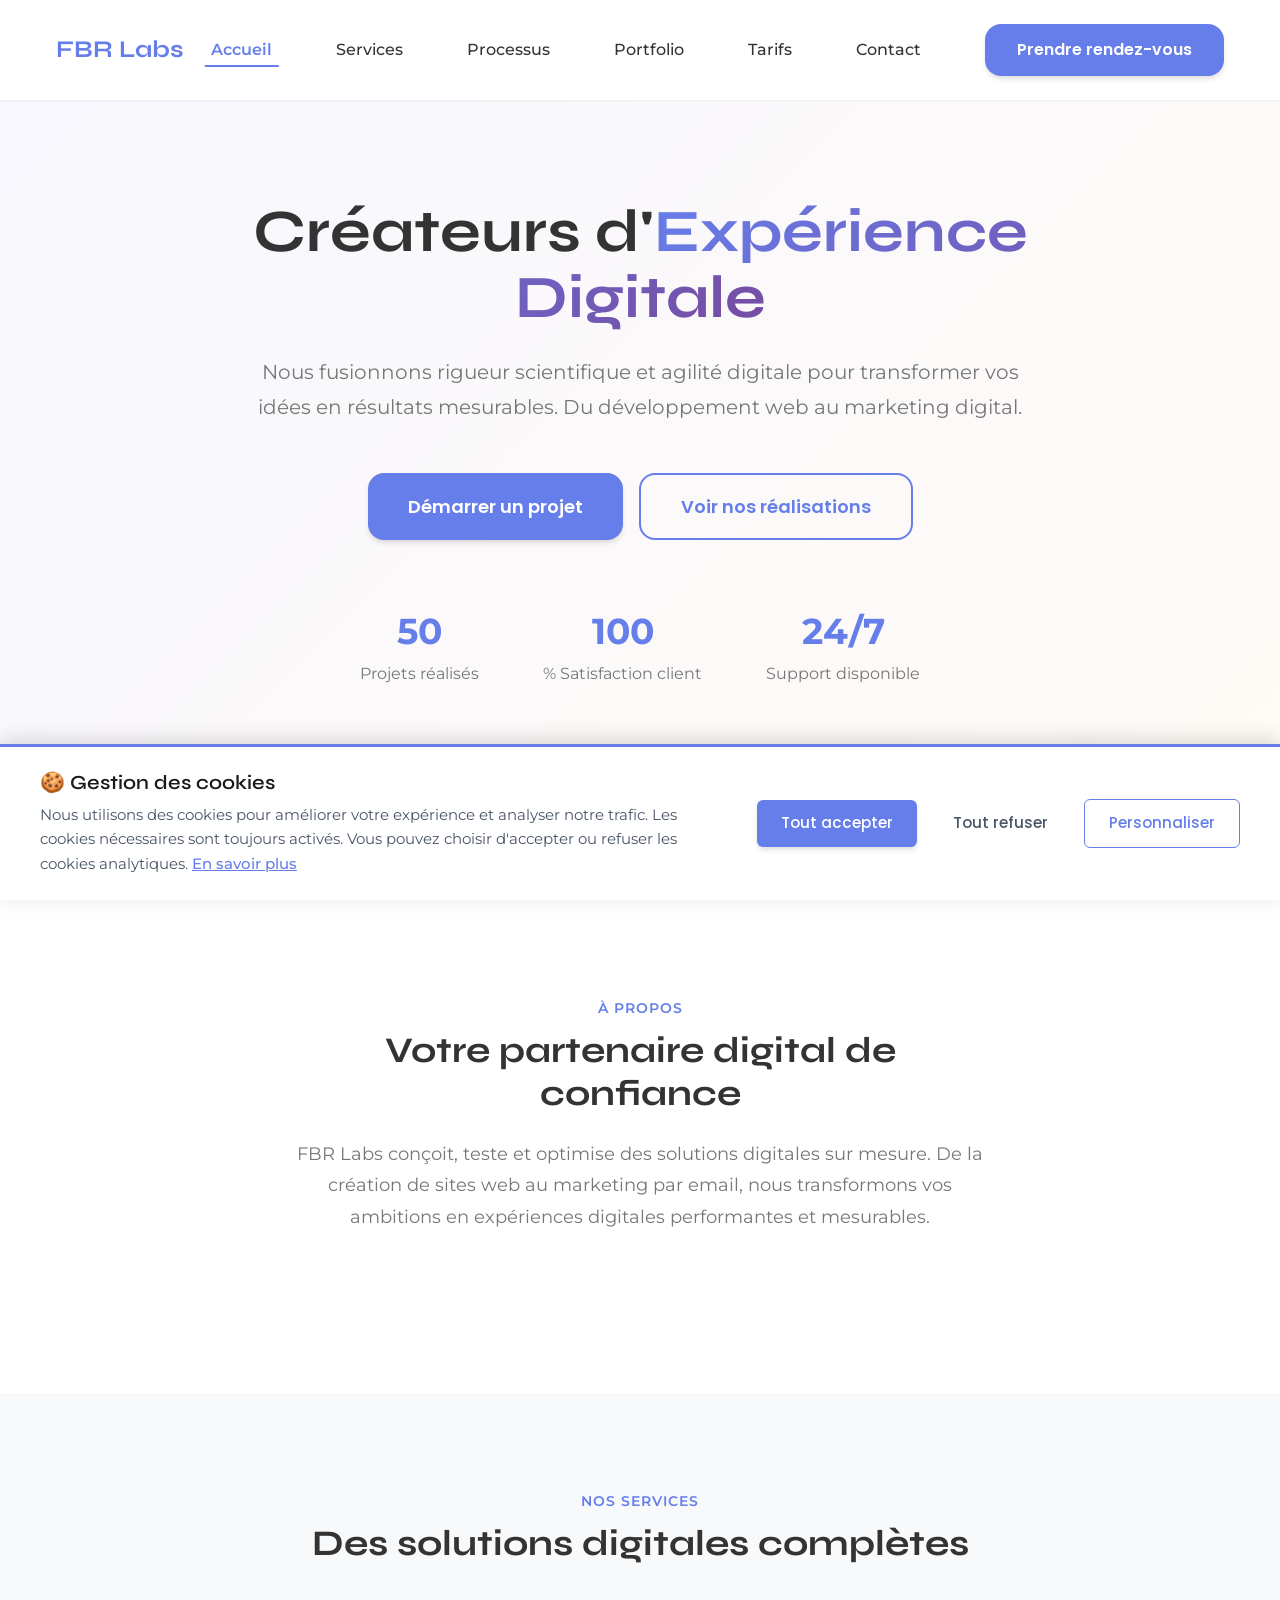
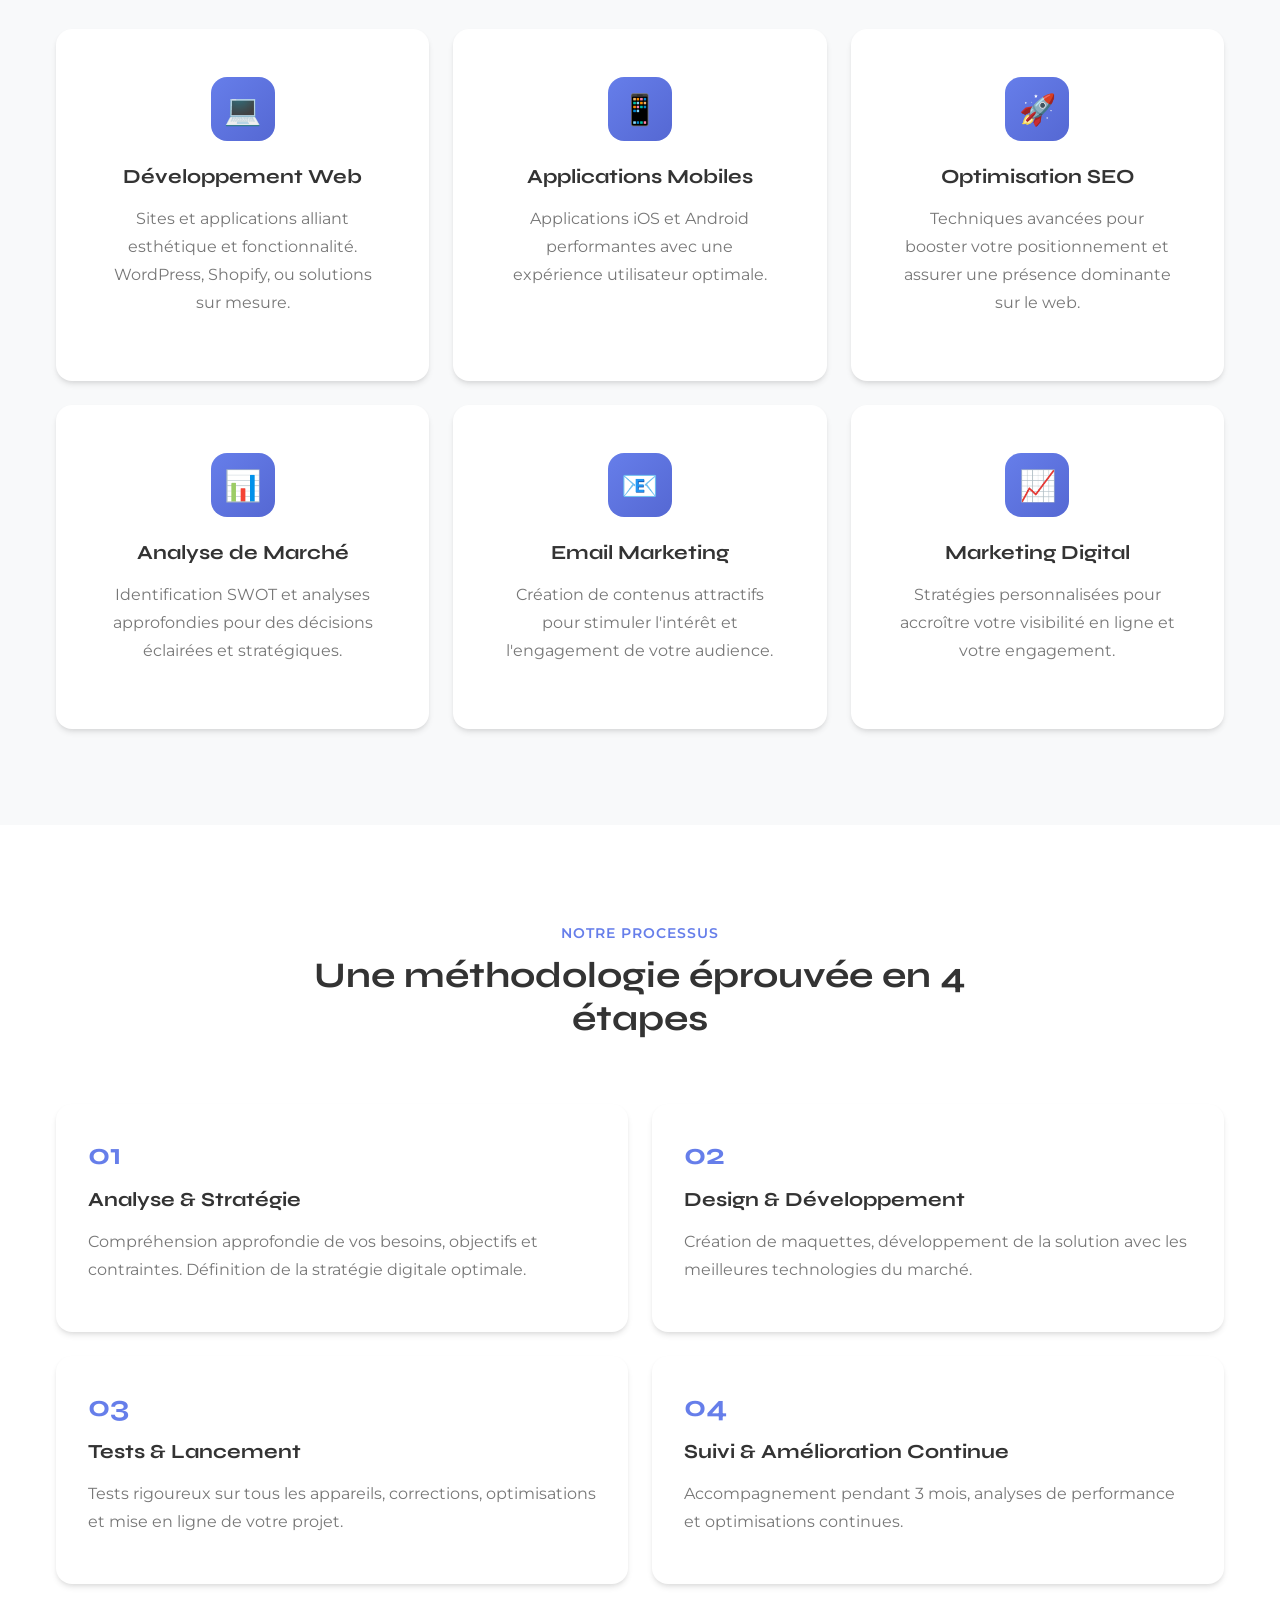
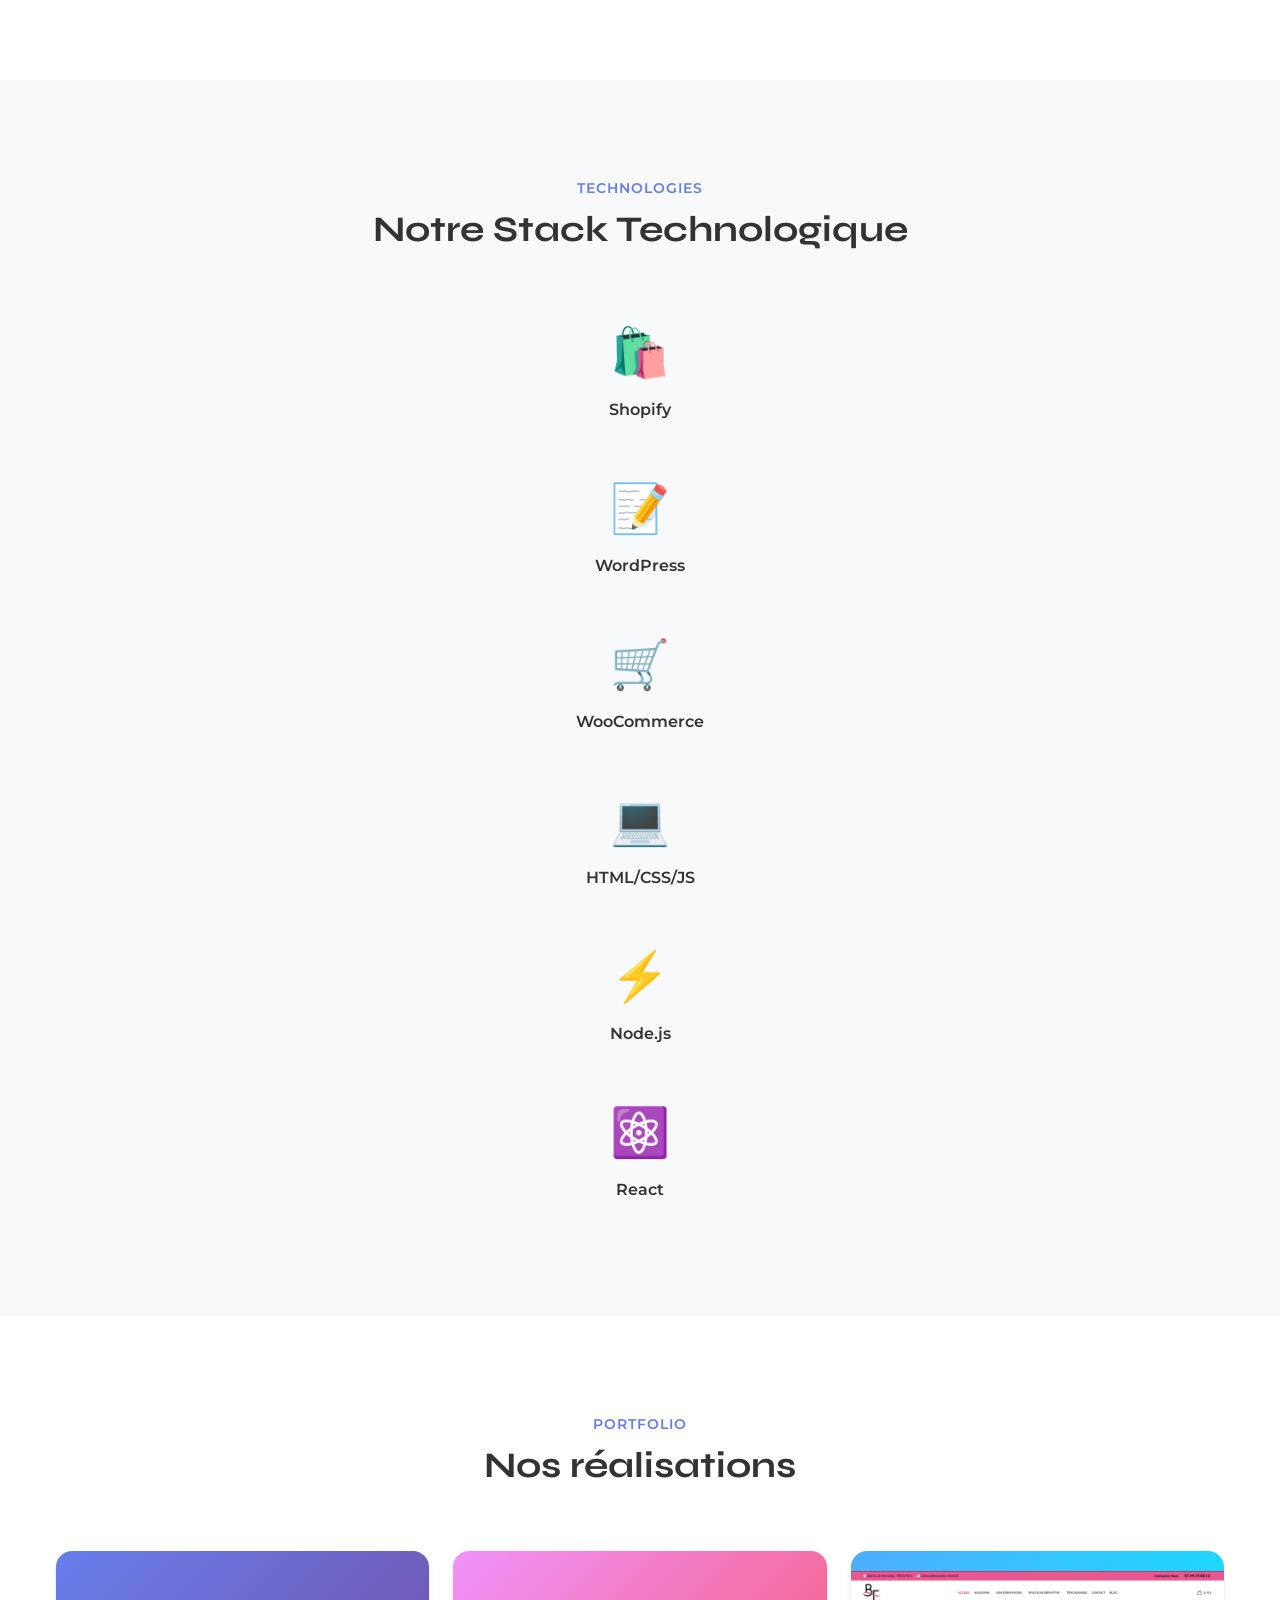
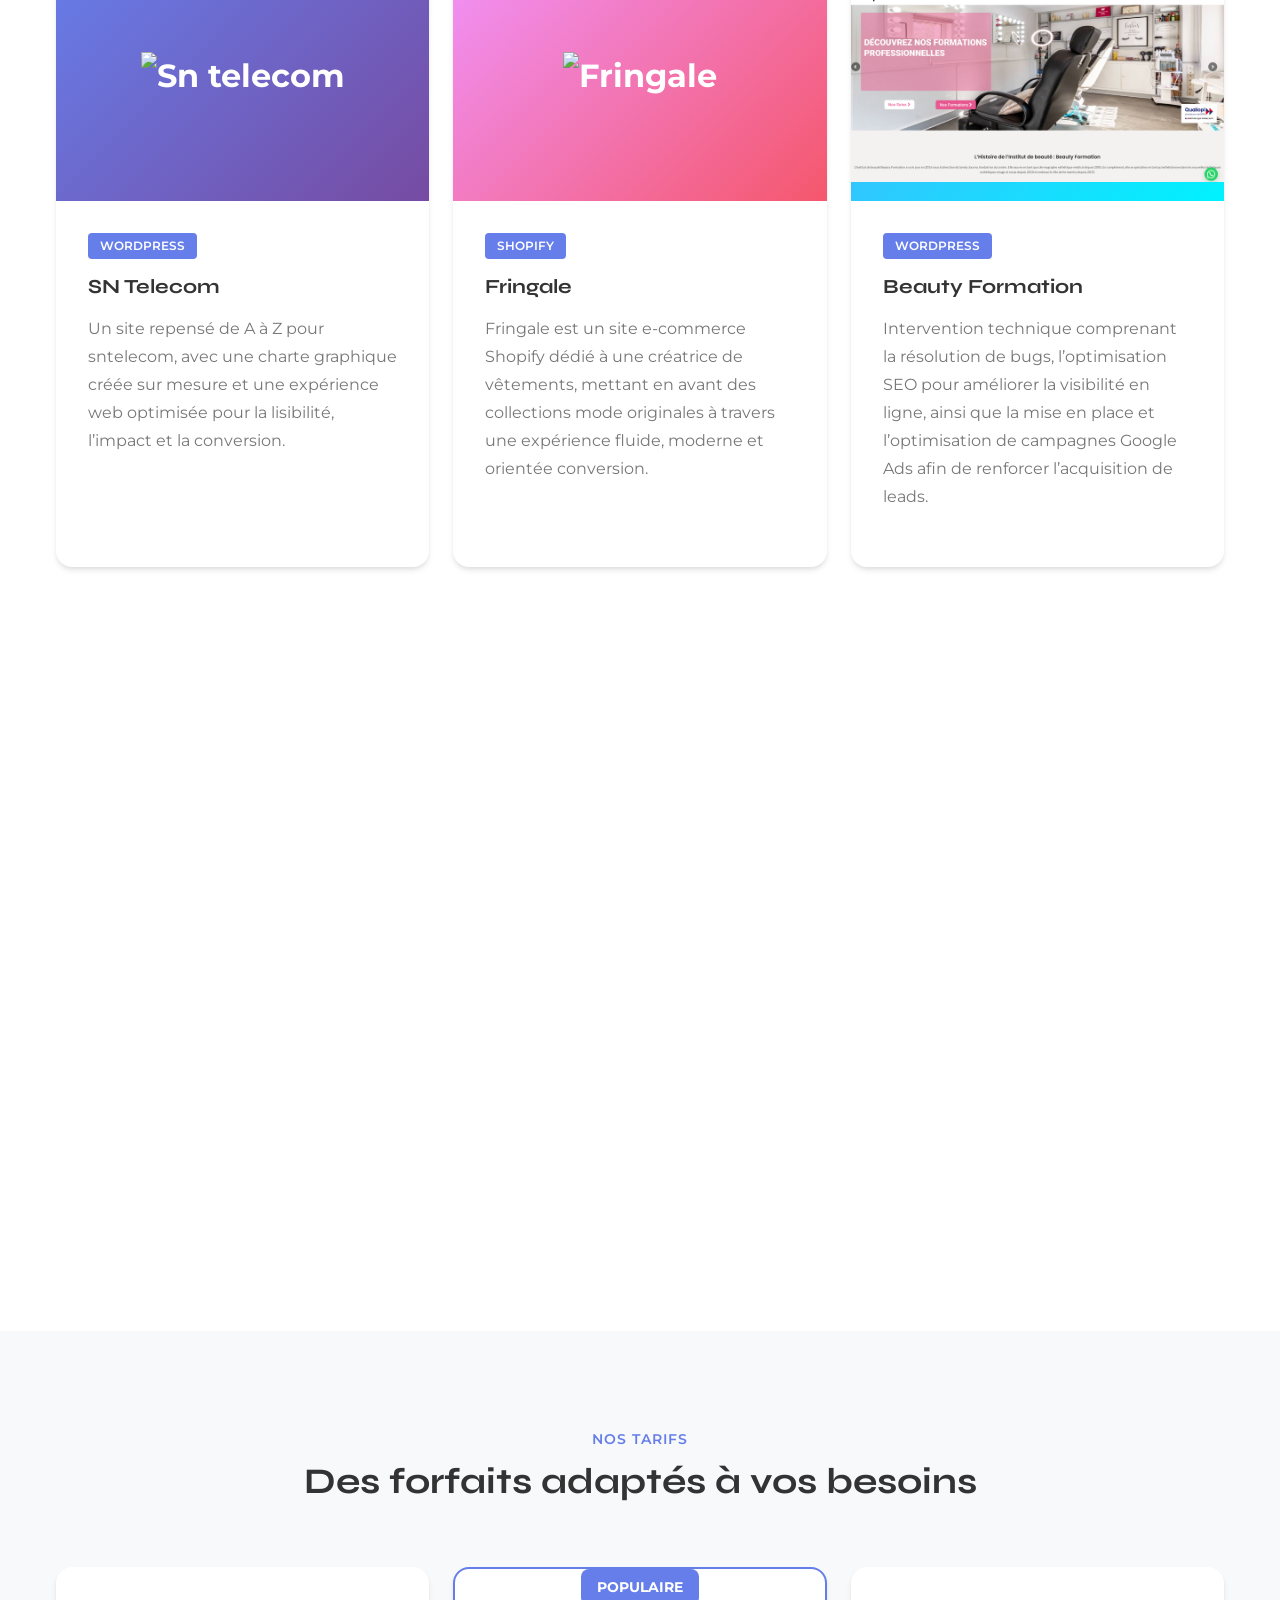
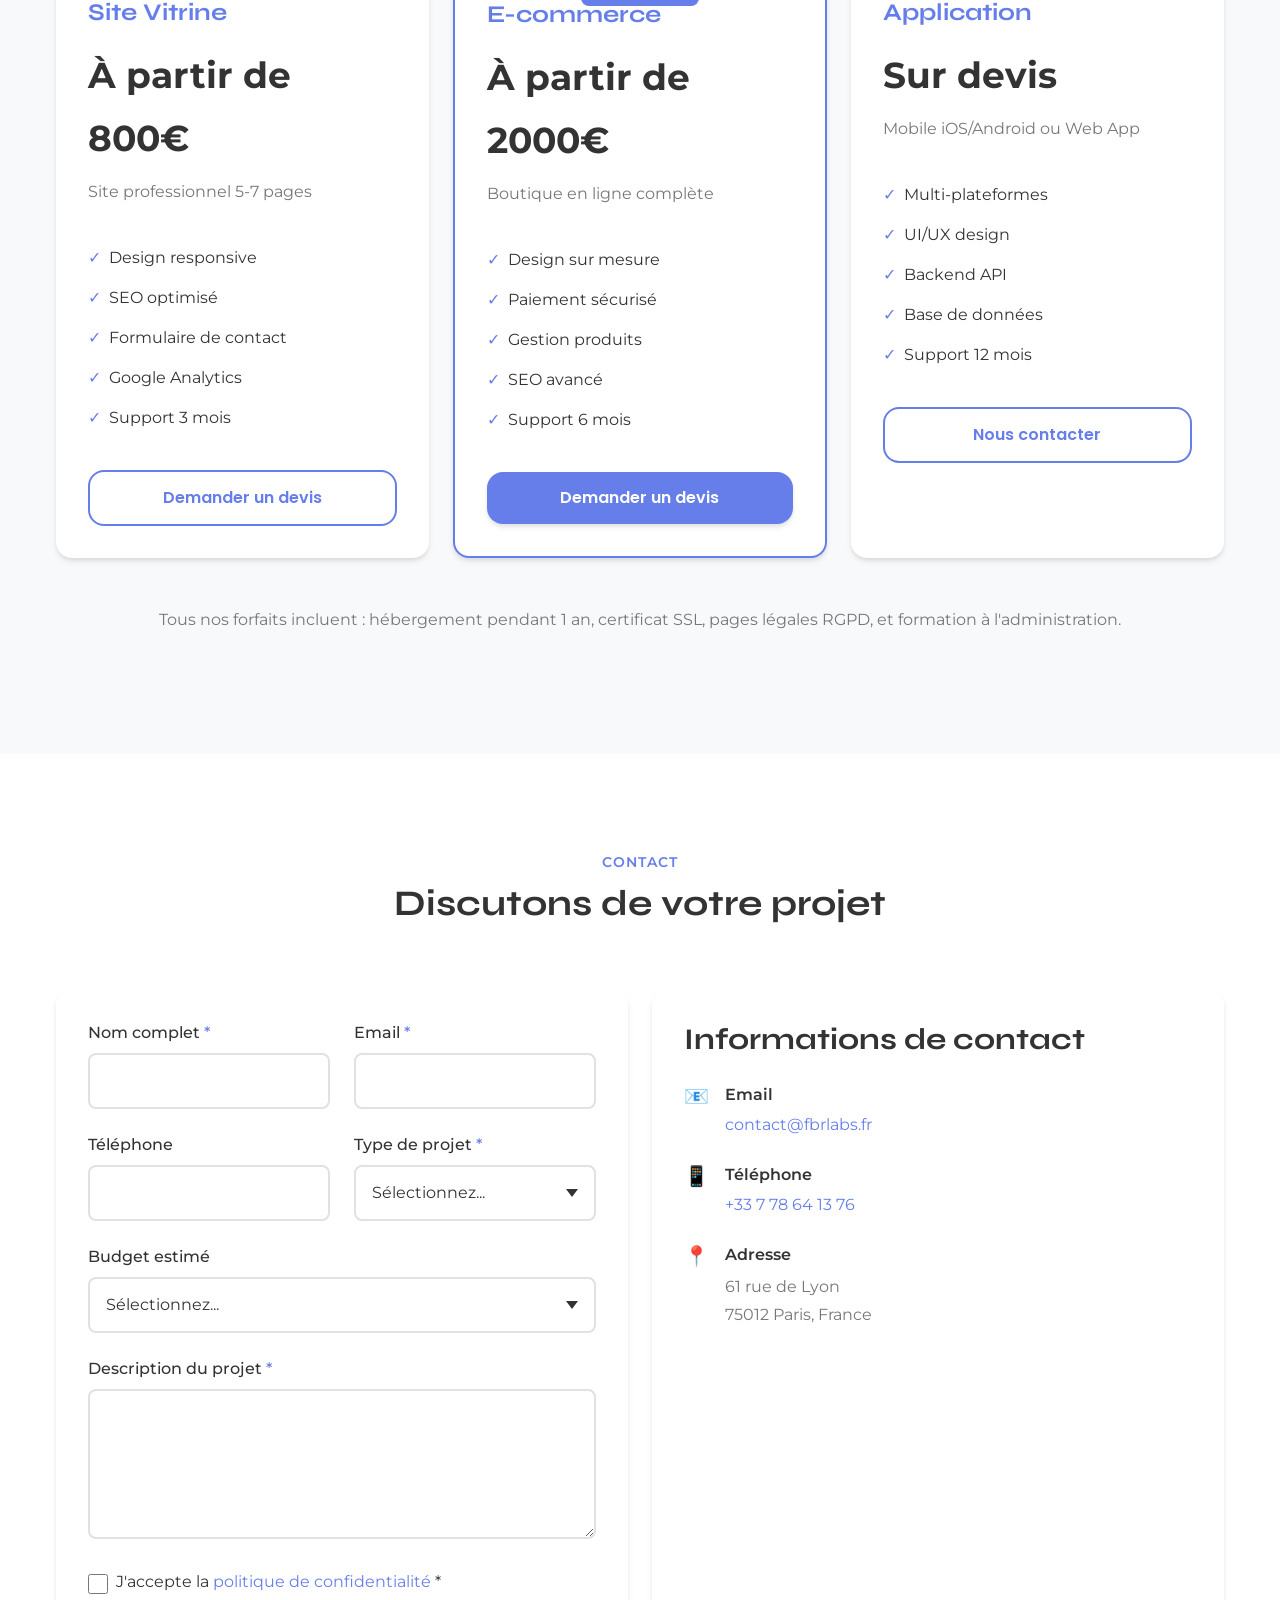
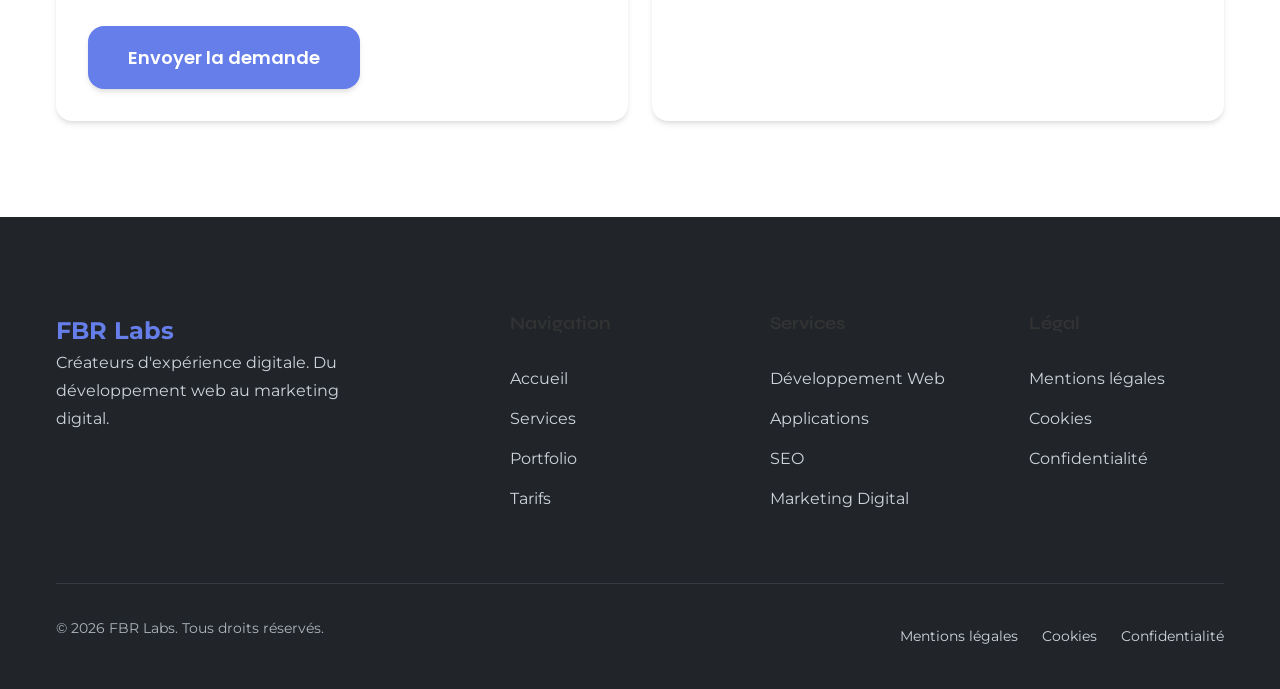
==== FBRLabs/index.html @ b5c2a030 "fbrlabs + fbrshot" ====
<!DOCTYPE html>
<html lang="fr">
<head>
  <meta charset="UTF-8">
  <meta name="viewport" content="width=device-width, initial-scale=1.0">
  <meta http-equiv="X-UA-Compatible" content="ie=edge">

  <!-- SEO Meta Tags -->
  <title>FBR Labs - Créateurs d'Expérience Digitale | Développement Web & Apps</title>
  <meta name="description" content="FBR Labs - Développement web, applications mobiles, SEO, marketing digital. Transformez vos idées en solutions digitales performantes. Devis gratuit.">
  <meta name="keywords" content="développement web, création site internet, application mobile, SEO, référencement, marketing digital, agence web">
  <meta name="author" content="FBR Labs">
  <link rel="canonical" href="https://www.fbrlabs.fr/">

  <!-- Open Graph / Facebook -->
  <meta property="og:type" content="website">
  <meta property="og:url" content="https://www.fbrlabs.fr/">
  <meta property="og:title" content="FBR Labs - Créateurs d'Expérience Digitale">
  <meta property="og:description" content="Développement web, applications, SEO et marketing digital. Transformez vos idées en solutions digitales performantes.">
  <meta property="og:image" content="https://www.fbrlabs.fr/assets/images/og-image.jpg">

  <!-- Twitter Card -->
  <meta name="twitter:card" content="summary_large_image">
  <meta name="twitter:url" content="https://www.fbrlabs.fr/">
  <meta name="twitter:title" content="FBR Labs - Créateurs d'Expérience Digitale">
  <meta name="twitter:description" content="Développement web, applications, SEO et marketing digital.">
  <meta name="twitter:image" content="https://www.fbrlabs.fr/assets/images/og-image.jpg">

  <!-- Favicon -->
  <link rel="icon" type="image/png" sizes="32x32" href="/favicon-32x32.png">
  <link rel="icon" type="image/png" sizes="16x16" href="/favicon-16x16.png">

  <!-- Stylesheet -->
  <link rel="stylesheet" href="assets/css/main.css">
  <link rel="stylesheet" href="assets/css/cookies.css">
  <link rel="stylesheet" href="assets/css/theme-fbrlabs.css">

  <!-- Structured Data - Organization -->
  <script type="application/ld+json">
  {
    "@context": "https://schema.org",
    "@type": "Organization",
    "name": "FBR Labs",
    "description": "Créateurs d'expérience digitale - Développement web et applications",
    "url": "https://www.fbrlabs.fr",
    "telephone": "+33-7-78-64-13-76",
    "email": "contact@fbrlabs.fr",
    "address": {
      "@type": "PostalAddress",
      "streetAddress": "61 rue de Lyon",
      "addressLocality": "Paris",
      "postalCode": "75012",
      "addressCountry": "FR"
    },
    "sameAs": [
      "https://www.linkedin.com/company/fbrlabs"
    ]
  }
  </script>
</head>
<body>

  <!-- Header Navigation -->
  <header class="header" id="header">
    <div class="header-container">
      <a href="#" class="header-logo" aria-label="FBR Labs - Accueil">
        <span style="font-size: 1.5rem; font-weight: 700; color: var(--color-primary);">FBR Labs</span>
      </a>

      <nav class="nav" id="nav">
        <ul class="nav-list">
          <li><a href="#accueil" class="nav-link is-active">Accueil</a></li>
          <li><a href="#services" class="nav-link">Services</a></li>
          <li><a href="#processus" class="nav-link">Processus</a></li>
          <li><a href="#portfolio" class="nav-link">Portfolio</a></li>
          <li><a href="#tarifs" class="nav-link">Tarifs</a></li>
          <li><a href="#contact" class="nav-link">Contact</a></li>
        </ul>
        <a href="#contact" class="btn btn-primary nav-cta">Prendre rendez-vous</a>
      </nav>

      <button class="nav-toggle" id="navToggle" aria-label="Toggle navigation" aria-expanded="false">
        <span class="nav-toggle-bar"></span>
        <span class="nav-toggle-bar"></span>
        <span class="nav-toggle-bar"></span>
      </button>
    </div>
    <div class="nav-overlay" id="navOverlay"></div>
  </header>

  <main>
    <!-- Hero Section -->
    <section class="hero" id="accueil">
      <div class="container">
        <div class="hero-content scroll-reveal">
          <h1 class="hero-title">
            Créateurs d'<span class="hero-title-highlight">Expérience Digitale</span>
          </h1>
          <p class="hero-subtitle">
            Nous fusionnons rigueur scientifique et agilité digitale pour transformer vos idées
            en résultats mesurables. Du développement web au marketing digital.
          </p>
          <div class="hero-cta">
            <a href="#contact" class="btn btn-primary btn-lg">Démarrer un projet</a>
            <a href="#portfolio" class="btn btn-outline btn-lg">Voir nos réalisations</a>
          </div>
          <div class="hero-stats">
            <div class="hero-stat scroll-reveal">
              <span class="hero-stat-number" data-count="50">0</span>
              <span class="hero-stat-label">Projets réalisés</span>
            </div>
            <div class="hero-stat scroll-reveal">
              <span class="hero-stat-number" data-count="100">0</span>
              <span class="hero-stat-label">% Satisfaction client</span>
            </div>
            <div class="hero-stat scroll-reveal">
              <span class="hero-stat-number">24/7</span>
              <span class="hero-stat-label">Support disponible</span>
            </div>
          </div>
        </div>
      </div>
    </section>

    <!-- About Section -->
    <section class="section" id="a-propos">
      <div class="container">
        <div class="section-header scroll-reveal">
          <p class="section-subtitle">À propos</p>
          <h2 class="section-title">Votre partenaire digital de confiance</h2>
          <p class="section-description">
            FBR Labs conçoit, teste et optimise des solutions digitales sur mesure.
            De la création de sites web au marketing par email, nous transformons vos ambitions
            en expériences digitales performantes et mesurables.
          </p>
        </div>
      </div>
    </section>

    <!-- Services Section -->
    <section class="section" id="services" style="background-color: var(--color-gray-100);">
      <div class="container">
        <div class="section-header scroll-reveal">
          <p class="section-subtitle">Nos Services</p>
          <h2 class="section-title">Des solutions digitales complètes</h2>
        </div>

        <div class="grid grid-3">
          <div class="card service-card scroll-reveal">
            <div class="service-card-icon">💻</div>
            <h3 class="service-card-title">Développement Web</h3>
            <p class="service-card-description">
              Sites et applications alliant esthétique et fonctionnalité. WordPress, Shopify, ou solutions sur mesure.
            </p>
          </div>

          <div class="card service-card scroll-reveal">
            <div class="service-card-icon">📱</div>
            <h3 class="service-card-title">Applications Mobiles</h3>
            <p class="service-card-description">
              Applications iOS et Android performantes avec une expérience utilisateur optimale.
            </p>
          </div>

          <div class="card service-card scroll-reveal">
            <div class="service-card-icon">🚀</div>
            <h3 class="service-card-title">Optimisation SEO</h3>
            <p class="service-card-description">
              Techniques avancées pour booster votre positionnement et assurer une présence dominante sur le web.
            </p>
          </div>

          <div class="card service-card scroll-reveal">
            <div class="service-card-icon">📊</div>
            <h3 class="service-card-title">Analyse de Marché</h3>
            <p class="service-card-description">
              Identification SWOT et analyses approfondies pour des décisions éclairées et stratégiques.
            </p>
          </div>

          <div class="card service-card scroll-reveal">
            <div class="service-card-icon">📧</div>
            <h3 class="service-card-title">Email Marketing</h3>
            <p class="service-card-description">
              Création de contenus attractifs pour stimuler l'intérêt et l'engagement de votre audience.
            </p>
          </div>

          <div class="card service-card scroll-reveal">
            <div class="service-card-icon">📈</div>
            <h3 class="service-card-title">Marketing Digital</h3>
            <p class="service-card-description">
              Stratégies personnalisées pour accroître votre visibilité en ligne et votre engagement.
            </p>
          </div>
        </div>
      </div>
    </section>

    <!-- Process Section -->
    <section class="section" id="processus">
      <div class="container">
        <div class="section-header scroll-reveal">
          <p class="section-subtitle">Notre Processus</p>
          <h2 class="section-title">Une méthodologie éprouvée en 4 étapes</h2>
        </div>

        <div class="grid grid-2">
          <div class="card scroll-reveal">
            <div class="card-body">
              <h3 style="color: var(--color-primary); font-size: var(--font-size-3xl); margin-bottom: var(--spacing-md);">01</h3>
              <h4 style="font-size: var(--font-size-xl); margin-bottom: var(--spacing-md);">Analyse & Stratégie</h4>
              <p style="color: var(--color-text-secondary);">Compréhension approfondie de vos besoins, objectifs et contraintes. Définition de la stratégie digitale optimale.</p>
            </div>
          </div>

          <div class="card scroll-reveal">
            <div class="card-body">
              <h3 style="color: var(--color-primary); font-size: var(--font-size-3xl); margin-bottom: var(--spacing-md);">02</h3>
              <h4 style="font-size: var(--font-size-xl); margin-bottom: var(--spacing-md);">Design & Développement</h4>
              <p style="color: var(--color-text-secondary);">Création de maquettes, développement de la solution avec les meilleures technologies du marché.</p>
            </div>
          </div>

          <div class="card scroll-reveal">
            <div class="card-body">
              <h3 style="color: var(--color-primary); font-size: var(--font-size-3xl); margin-bottom: var(--spacing-md);">03</h3>
              <h4 style="font-size: var(--font-size-xl); margin-bottom: var(--spacing-md);">Tests & Lancement</h4>
              <p style="color: var(--color-text-secondary);">Tests rigoureux sur tous les appareils, corrections, optimisations et mise en ligne de votre projet.</p>
            </div>
          </div>

          <div class="card scroll-reveal">
            <div class="card-body">
              <h3 style="color: var(--color-primary); font-size: var(--font-size-3xl); margin-bottom: var(--spacing-md);">04</h3>
              <h4 style="font-size: var(--font-size-xl); margin-bottom: var(--spacing-md);">Suivi & Amélioration Continue</h4>
              <p style="color: var(--color-text-secondary);">Accompagnement pendant 3 mois, analyses de performance et optimisations continues.</p>
            </div>
          </div>
        </div>
      </div>
    </section>

    <!-- Technologies Section -->
    <section class="section" style="background-color: var(--color-gray-100);">
      <div class="container">
        <div class="section-header scroll-reveal">
          <p class="section-subtitle">Technologies</p>
          <h2 class="section-title">Notre Stack Technologique</h2>
        </div>

        <div class="grid grid-6" style="gap: var(--spacing-xl);">
          <div class="scroll-reveal" style="text-align: center;">
            <div style="font-size: 3rem; margin-bottom: var(--spacing-sm);">🛍️</div>
            <p style="font-weight: var(--font-weight-semibold);">Shopify</p>
          </div>
          <div class="scroll-reveal" style="text-align: center;">
            <div style="font-size: 3rem; margin-bottom: var(--spacing-sm);">📝</div>
            <p style="font-weight: var(--font-weight-semibold);">WordPress</p>
          </div>
          <div class="scroll-reveal" style="text-align: center;">
            <div style="font-size: 3rem; margin-bottom: var(--spacing-sm);">🛒</div>
            <p style="font-weight: var(--font-weight-semibold);">WooCommerce</p>
          </div>
          <div class="scroll-reveal" style="text-align: center;">
            <div style="font-size: 3rem; margin-bottom: var(--spacing-sm);">💻</div>
            <p style="font-weight: var(--font-weight-semibold);">HTML/CSS/JS</p>
          </div>
          <div class="scroll-reveal" style="text-align: center;">
            <div style="font-size: 3rem; margin-bottom: var(--spacing-sm);">⚡</div>
            <p style="font-weight: var(--font-weight-semibold);">Node.js</p>
          </div>
          <div class="scroll-reveal" style="text-align: center;">
            <div style="font-size: 3rem; margin-bottom: var(--spacing-sm);">⚛️</div>
            <p style="font-weight: var(--font-weight-semibold);">React</p>
          </div>
        </div>
      </div>
    </section>

    <!-- Portfolio Section -->
    <section class="section" id="portfolio">
      <div class="container">
        <div class="section-header scroll-reveal">
          <p class="section-subtitle">Portfolio</p>
          <h2 class="section-title">Nos réalisations</h2>
        </div>

        <div class="grid grid-3">
          <div class="card blog-card scroll-reveal">
            <div class="card-image-wrapper" style="background: linear-gradient(135deg, #667eea 0%, #764ba2 100%); min-height: 250px; display: flex; align-items: center; justify-content: center; color: white; font-size: 2rem; font-weight: bold;">
              <img src="./assets/images/snscreen.png" alt="Sn telecom">
            </div>
            <div class="card-body">
              <span class="blog-card-category">Wordpress</span>
              <h3 class="blog-card-title">SN Telecom</h3>
              <p class="blog-card-excerpt">Un site repensé de A à Z pour sntelecom, avec une charte graphique créée sur mesure et une expérience web optimisée pour la lisibilité, l’impact et la conversion.</p>
            </div>
          </div>

          <div class="card blog-card scroll-reveal">
            <div class="card-image-wrapper" style="background: linear-gradient(135deg, #f093fb 0%, #f5576c 100%); min-height: 250px; display: flex; align-items: center; justify-content: center; color: white; font-size: 2rem; font-weight: bold;">
              <img src="./assets/images/fringalescreen.png" alt="Fringale">
            </div>
            <div class="card-body">
              <span class="blog-card-category">Shopify</span>
              <h3 class="blog-card-title">Fringale</h3>
              <p class="blog-card-excerpt">Fringale est un site e-commerce Shopify dédié à une créatrice de vêtements, mettant en avant des collections mode originales à travers une expérience fluide, moderne et orientée conversion.</p>
            </div>
          </div>

          <div class="card blog-card scroll-reveal">
            <div class="card-image-wrapper" style="background: linear-gradient(135deg, #4facfe 0%, #00f2fe 100%); min-height: 250px; display: flex; align-items: center; justify-content: center; color: white; font-size: 2rem; font-weight: bold;">
              <img src="./assets/images/beautyscreen.png" alt="Beauty Formation">
            </div>
            <div class="card-body">
              <span class="blog-card-category">Wordpress</span>
              <h3 class="blog-card-title">Beauty Formation</h3>
              <p class="blog-card-excerpt">Intervention technique comprenant la résolution de bugs, l’optimisation SEO pour améliorer la visibilité en ligne, ainsi que la mise en place et l’optimisation de campagnes Google Ads afin de renforcer l’acquisition de leads.</p>
            </div>
          </div>

          <div class="card blog-card scroll-reveal">
            <div class="card-image-wrapper" style="background: linear-gradient(135deg, #fa709a 0%, #fee140 100%); min-height: 250px; display: flex; align-items: center; justify-content: center; color: white; font-size: 2rem; font-weight: bold;">
              <img src="./assets/images/heygoscreen.png" alt="Heygo">
            </div>
            <div class="card-body">
              <span class="blog-card-category">Wordpress + Webapp Nodejs Reactjs</span>
              <h3 class="blog-card-title">Heygo</h3>
              <p class="blog-card-excerpt">Heygo est une plateforme complète de réservation de taxi, comprenant un site de réservation grand public ainsi qu’une web application dédiée aux taxis conventionnés, intégrant un système intelligent d’attribution des courses pour optimiser la gestion, la répartition et le suivi des trajets.</p>
            </div>
          </div>

          <div class="card blog-card scroll-reveal">
            <div class="card-image-wrapper" style="background: linear-gradient(135deg, #FF6B35 0%, #F7931E 100%); min-height: 250px; display: flex; align-items: center; justify-content: center; color: white; font-size: 2rem; font-weight: bold;">
              <img src="./assets/images/fbrshotscreen.png" alt="FBR Shot">
            </div>
            <div class="card-body">
              <span class="blog-card-category">Site vitrine</span>
              <h3 class="blog-card-title">FBR Shot</h3>
              <p class="blog-card-excerpt">FBR Shot est une solution de photobooth clé en main, alliant design moderne, technologie sur mesure et expérience utilisateur fluide, pensée pour animer événements privés et professionnels avec des photos de qualité et une interface intuitive.</p>
            </div>
          </div>

          <div class="card blog-card scroll-reveal" style="background: linear-gradient(135deg, #667eea 0%, #764ba2 100%); color: white; display: flex; align-items: center; justify-content: center; cursor: pointer;" onclick="window.location.href='#contact'">
            <div style="text-align: center; padding: var(--spacing-xl);">
              <p style="font-size: var(--font-size-3xl); margin-bottom: var(--spacing-md);">+</p>
              <p style="font-weight: var(--font-weight-bold); font-size: var(--font-size-lg);">Votre projet</p>
              <p style="font-size: var(--font-size-sm); opacity: 0.9; margin-top: var(--spacing-sm);">Discutons-en ensemble</p>
            </div>
          </div>
        </div>
      </div>
    </section>

    <!-- Pricing Section -->
    <section class="section" id="tarifs" style="background-color: var(--color-gray-100);">
      <div class="container">
        <div class="section-header scroll-reveal">
          <p class="section-subtitle">Nos Tarifs</p>
          <h2 class="section-title">Des forfaits adaptés à vos besoins</h2>
        </div>

        <div class="grid grid-3">
          <div class="card scroll-reveal">
            <div class="card-body">
              <h3 style="font-size: var(--font-size-2xl); margin-bottom: var(--spacing-md); color: var(--color-primary);">Site Vitrine</h3>
              <p style="font-size: var(--font-size-4xl); font-weight: var(--font-weight-bold); margin-bottom: var(--spacing-sm);">À partir de 800€</p>
              <p style="color: var(--color-text-secondary); margin-bottom: var(--spacing-xl);">Site professionnel 5-7 pages</p>
              <ul style="list-style: none; padding: 0; margin-bottom: var(--spacing-xl);">
                <li style="padding: var(--spacing-sm) 0; display: flex; align-items: center; gap: var(--spacing-sm);">
                  <span style="color: var(--color-primary);">✓</span> Design responsive
                </li>
                <li style="padding: var(--spacing-sm) 0; display: flex; align-items: center; gap: var(--spacing-sm);">
                  <span style="color: var(--color-primary);">✓</span> SEO optimisé
                </li>
                <li style="padding: var(--spacing-sm) 0; display: flex; align-items: center; gap: var(--spacing-sm);">
                  <span style="color: var(--color-primary);">✓</span> Formulaire de contact
                </li>
                <li style="padding: var(--spacing-sm) 0; display: flex; align-items: center; gap: var(--spacing-sm);">
                  <span style="color: var(--color-primary);">✓</span> Google Analytics
                </li>
                <li style="padding: var(--spacing-sm) 0; display: flex; align-items: center; gap: var(--spacing-sm);">
                  <span style="color: var(--color-primary);">✓</span> Support 3 mois
                </li>
              </ul>
              <a href="#contact" class="btn btn-outline" style="width: 100%;">Demander un devis</a>
            </div>
          </div>

          <div class="card scroll-reveal" style="border: 2px solid var(--color-primary); position: relative;">
            <div style="position: absolute;  left: 50%; transform: translateX(-50%); background: var(--color-primary); color: white; padding: 0.5rem 1rem; border-radius: var(--radius-md); font-size: var(--font-size-sm); font-weight: var(--font-weight-bold);">POPULAIRE</div>
            <div class="card-body">
              <h3 style="font-size: var(--font-size-2xl); margin-bottom: var(--spacing-md); color: var(--color-primary);">E-commerce</h3>
              <p style="font-size: var(--font-size-4xl); font-weight: var(--font-weight-bold); margin-bottom: var(--spacing-sm);">À partir de 2000€</p>
              <p style="color: var(--color-text-secondary); margin-bottom: var(--spacing-xl);">Boutique en ligne complète</p>
              <ul style="list-style: none; padding: 0; margin-bottom: var(--spacing-xl);">
                <li style="padding: var(--spacing-sm) 0; display: flex; align-items: center; gap: var(--spacing-sm);">
                  <span style="color: var(--color-primary);">✓</span> Design sur mesure
                </li>
                <li style="padding: var(--spacing-sm) 0; display: flex; align-items: center; gap: var(--spacing-sm);">
                  <span style="color: var(--color-primary);">✓</span> Paiement sécurisé
                </li>
                <li style="padding: var(--spacing-sm) 0; display: flex; align-items: center; gap: var(--spacing-sm);">
                  <span style="color: var(--color-primary);">✓</span> Gestion produits
                </li>
                <li style="padding: var(--spacing-sm) 0; display: flex; align-items: center; gap: var(--spacing-sm);">
                  <span style="color: var(--color-primary);">✓</span> SEO avancé
                </li>
                <li style="padding: var(--spacing-sm) 0; display: flex; align-items: center; gap: var(--spacing-sm);">
                  <span style="color: var(--color-primary);">✓</span> Support 6 mois
                </li>
              </ul>
              <a href="#contact" class="btn btn-primary" style="width: 100%;">Demander un devis</a>
            </div>
          </div>

          <div class="card scroll-reveal">
            <div class="card-body">
              <h3 style="font-size: var(--font-size-2xl); margin-bottom: var(--spacing-md); color: var(--color-primary);">Application</h3>
              <p style="font-size: var(--font-size-4xl); font-weight: var(--font-weight-bold); margin-bottom: var(--spacing-sm);">Sur devis</p>
              <p style="color: var(--color-text-secondary); margin-bottom: var(--spacing-xl);">Mobile iOS/Android ou Web App</p>
              <ul style="list-style: none; padding: 0; margin-bottom: var(--spacing-xl);">
                <li style="padding: var(--spacing-sm) 0; display: flex; align-items: center; gap: var(--spacing-sm);">
                  <span style="color: var(--color-primary);">✓</span> Multi-plateformes
                </li>
                <li style="padding: var(--spacing-sm) 0; display: flex; align-items: center; gap: var(--spacing-sm);">
                  <span style="color: var(--color-primary);">✓</span> UI/UX design
                </li>
                <li style="padding: var(--spacing-sm) 0; display: flex; align-items: center; gap: var(--spacing-sm);">
                  <span style="color: var(--color-primary);">✓</span> Backend API
                </li>
                <li style="padding: var(--spacing-sm) 0; display: flex; align-items: center; gap: var(--spacing-sm);">
                  <span style="color: var(--color-primary);">✓</span> Base de données
                </li>
                <li style="padding: var(--spacing-sm) 0; display: flex; align-items: center; gap: var(--spacing-sm);">
                  <span style="color: var(--color-primary);">✓</span> Support 12 mois
                </li>
              </ul>
              <a href="#contact" class="btn btn-outline" style="width: 100%;">Nous contacter</a>
            </div>
          </div>
        </div>

        <div class="text-center mt-2xl scroll-reveal">
          <p style="color: var(--color-text-secondary); margin-bottom: var(--spacing-lg);">
            Tous nos forfaits incluent : hébergement pendant 1 an, certificat SSL, pages légales RGPD, et formation à l'administration.
          </p>
        </div>
      </div>
    </section>

    <!-- Contact Section -->
    <section class="section" id="contact">
      <div class="container">
        <div class="section-header scroll-reveal">
          <p class="section-subtitle">Contact</p>
          <h2 class="section-title">Discutons de votre projet</h2>
        </div>

        <div class="grid grid-2">
          <div class="scroll-reveal">
            <div class="card">
              <div class="card-body">
                <form id="contactForm" action="https://formsubmit.co/contact@fbrlabs.fr" method="POST">

                  <!-- Configuration FormSubmit -->
                  <input type="hidden" name="_subject" value="Nouvelle demande de projet - FBR Labs">
                  <input type="hidden" name="_captcha" value="false">
                  <input type="hidden" name="_template" value="box">
                  <input type="hidden" name="_next" value="https://www.fbrlabs.fr/merci.html">

                  <!-- Honeypot anti-spam -->
                  <input type="text" name="_honey" style="display:none">

                  <div class="form-row">
                    <div class="form-group">
                      <label for="name" class="form-label form-label-required">Nom complet</label>
                      <input type="text" id="name" name="name" class="form-input" required>
                    </div>

                    <div class="form-group">
                      <label for="email" class="form-label form-label-required">Email</label>
                      <input type="email" id="email" name="email" class="form-input" required>
                    </div>
                  </div>

                  <div class="form-row">
                    <div class="form-group">
                      <label for="phone" class="form-label">Téléphone</label>
                      <input type="tel" id="phone" name="phone" class="form-input">
                    </div>

                    <div class="form-group">
                      <label for="projectType" class="form-label form-label-required">Type de projet</label>
                      <select id="projectType" name="projectType" class="form-select" required>
                        <option value="">Sélectionnez...</option>
                        <option value="Site vitrine">Site vitrine</option>
                        <option value="E-commerce">E-commerce</option>
                        <option value="Application mobile">Application mobile</option>
                        <option value="SEO/Marketing">SEO/Marketing</option>
                        <option value="Autre">Autre</option>
                      </select>
                    </div>
                  </div>

                  <div class="form-group">
                    <label for="budget" class="form-label">Budget estimé</label>
                    <select id="budget" name="budget" class="form-select">
                      <option value="">Sélectionnez...</option>
                      <option value="< 1000€">< 1000€</option>
                      <option value="1000€ - 3000€">1000€ - 3000€</option>
                      <option value="3000€ - 5000€">3000€ - 5000€</option>
                      <option value="> 5000€">> 5000€</option>
                    </select>
                  </div>

                  <div class="form-group">
                    <label for="message" class="form-label form-label-required">Description du projet</label>
                    <textarea id="message" name="message" class="form-textarea" required></textarea>
                  </div>

                  <div class="form-group">
                    <div class="form-checkbox">
                      <input type="checkbox" id="rgpd" name="rgpd" value="accepté" required>
                      <label for="rgpd" class="form-checkbox-label">
                        J'accepte la <a href="politique-confidentialite.html" style="color: var(--color-primary);" target="_blank">politique de confidentialité</a> *
                      </label>
                    </div>
                  </div>

                  <div class="form-actions">
                    <button type="submit" class="btn btn-primary btn-lg">Envoyer la demande</button>
                  </div>

                  <div id="formFeedback" style="display: none; margin-top: var(--spacing-lg);"></div>
                </form>
              </div>
            </div>
          </div>

          <div class="scroll-reveal">
            <div class="card mb-lg">
              <div class="card-body">
                <h3 style="margin-bottom: var(--spacing-lg);">Informations de contact</h3>
                <div style="display: flex; flex-direction: column; gap: var(--spacing-lg);">
                  <div style="display: flex; gap: var(--spacing-md); align-items: flex-start;">
                    <span style="font-size: var(--font-size-xl);">📧</span>
                    <div>
                      <p style="font-weight: var(--font-weight-semibold); margin-bottom: var(--spacing-xs);">Email</p>
                      <a href="mailto:contact@fbrlabs.fr" style="color: var(--color-primary);">contact@fbrlabs.fr</a>
                    </div>
                  </div>

                  <div style="display: flex; gap: var(--spacing-md); align-items: flex-start;">
                    <span style="font-size: var(--font-size-xl);">📱</span>
                    <div>
                      <p style="font-weight: var(--font-weight-semibold); margin-bottom: var(--spacing-xs);">Téléphone</p>
                      <a href="tel:+33778641376" style="color: var(--color-primary);">+33 7 78 64 13 76</a>
                    </div>
                  </div>

                  <div style="display: flex; gap: var(--spacing-md); align-items: flex-start;">
                    <span style="font-size: var(--font-size-xl);">📍</span>
                    <div>
                      <p style="font-weight: var(--font-weight-semibold); margin-bottom: var(--spacing-xs);">Adresse</p>
                      <p style="color: var(--color-text-secondary);">61 rue de Lyon<br>75012 Paris, France</p>
                    </div>
                  </div>
                </div>
              </div>
            </div>
            <!--
            <div class="card">
              <div class="card-body">
                <h3 style="margin-bottom: var(--spacing-lg);">Suivez-nous</h3>
                <div style="display: flex; gap: var(--spacing-md);">
                  <a href="#" class="footer-social-link" aria-label="LinkedIn">L</a>
                  <a href="#" class="footer-social-link" aria-label="GitHub">G</a>
                  <a href="#" class="footer-social-link" aria-label="Twitter">T</a>
                </div>
              </div>
            </div>
            -->
          </div>
        </div>
      </div>
    </section>
  </main>

  <!-- Footer -->
  <footer class="footer">
    <div class="container">
      <div class="footer-content">
        <div class="footer-brand">
          <span style="font-size: 1.5rem; font-weight: 700; color: var(--color-primary);">FBR Labs</span>
          <p class="footer-description">
            Créateurs d'expérience digitale. Du développement web au marketing digital.
          </p>
        </div>

        <div>
          <h4 class="footer-title">Navigation</h4>
          <ul class="footer-links">
            <li><a href="#accueil" class="footer-link">Accueil</a></li>
            <li><a href="#services" class="footer-link">Services</a></li>
            <li><a href="#portfolio" class="footer-link">Portfolio</a></li>
            <li><a href="#tarifs" class="footer-link">Tarifs</a></li>
          </ul>
        </div>

        <div>
          <h4 class="footer-title">Services</h4>
          <ul class="footer-links">
            <li><a href="#services" class="footer-link">Développement Web</a></li>
            <li><a href="#services" class="footer-link">Applications</a></li>
            <li><a href="#services" class="footer-link">SEO</a></li>
            <li><a href="#services" class="footer-link">Marketing Digital</a></li>
          </ul>
        </div>

        <div>
          <h4 class="footer-title">Légal</h4>
          <ul class="footer-links">
            <li><a href="mentions-legales.html" class="footer-link">Mentions légales</a></li>
            <li><a href="politique-cookies.html" class="footer-link">Cookies</a></li>
            <li><a href="politique-confidentialite.html" class="footer-link">Confidentialité</a></li>
          </ul>
        </div>
      </div>

      <div class="footer-bottom">
        <p>&copy; 2026 FBR Labs. Tous droits réservés.</p>
        <div class="footer-bottom-links">
          <a href="mentions-legales.html" class="footer-link">Mentions légales</a>
          <a href="politique-cookies.html" class="footer-link">Cookies</a>
          <a href="politique-confidentialite.html" class="footer-link">Confidentialité</a>
        </div>
      </div>
    </div>
  </footer>

  <!-- Back to Top Button -->
  <button class="back-to-top" id="backToTop" aria-label="Retour en haut">↑</button>

  <!-- JavaScript -->
  <script src="assets/js/cookies.js" type="module"></script>
  <script src="assets/js/main.js" type="module"></script>
</body>
</html>
---- FBRLabs/assets/css/main.css ----
/* ========================================
   Main Stylesheet - FBR Shot
   Site Vitrine Photobooth
   ======================================== */

/* Google Fonts */
@import url('https://fonts.googleapis.com/css2?family=Syne:wght@400;600;700;800&family=Montserrat:wght@300;400;500;600;700&family=Poppins:wght@400;500;600;700&display=swap');

/* Core Styles */
@import 'variables.css';
@import 'base.css';
@import 'layout.css';

/* Components */
@import 'components/buttons.css';
@import 'components/cards.css';
@import 'components/forms.css';
@import 'components/header.css';

/* Animations */
@import 'animations.css';

/* ========================================
   Custom Sections
   ======================================== */

/* Hero Section */
.hero {
  min-height: 100vh;
  display: flex;
  align-items: center;
  justify-content: center;
  background: linear-gradient(135deg, rgba(96, 91, 229, 0.05) 0%, rgba(255, 171, 65, 0.05) 100%);
  padding-top: 80px;
  position: relative;
  overflow: hidden;
}

.hero::before {
  content: '';
  position: absolute;
  top: 0;
  right: 0;
  width: 100%;
  height: 100%;
  background: url('../images/hero/photobooth-hero.jpg') center/cover no-repeat;
  opacity: 0.15;
  z-index: 0;
}

.hero-content {
  position: relative;
  z-index: 1;
  text-align: center;
  max-width: 800px;
  margin: 0 auto;
}

.hero-title {
  font-size: var(--font-size-6xl);
  margin-bottom: var(--spacing-lg);
  line-height: 1.1;
}

.hero-title-highlight {
  background: linear-gradient(135deg, var(--color-primary) 0%, var(--color-secondary) 100%);
  -webkit-background-clip: text;
  -webkit-text-fill-color: transparent;
  background-clip: text;
}

.hero-subtitle {
  font-size: var(--font-size-xl);
  color: var(--color-text-secondary);
  margin-bottom: var(--spacing-2xl);
  line-height: var(--line-height-relaxed);
}

.hero-cta {
  display: flex;
  gap: var(--spacing-md);
  justify-content: center;
  flex-wrap: wrap;
  margin-bottom: var(--spacing-3xl);
}

.hero-stats {
  display: flex;
  justify-content: center;
  gap: var(--spacing-3xl);
  flex-wrap: wrap;
  margin-top: var(--spacing-3xl);
}

.hero-stat {
  text-align: center;
}

.hero-stat-number {
  font-size: var(--font-size-4xl);
  font-weight: var(--font-weight-bold);
  color: var(--color-primary);
  display: block;
  margin-bottom: var(--spacing-xs);
}

.hero-stat-label {
  font-size: var(--font-size-base);
  color: var(--color-text-secondary);
}

/* Section Headers */
.section-header {
  text-align: center;
  max-width: 700px;
  margin: 0 auto var(--spacing-3xl);
}

.section-subtitle {
  color: var(--color-primary);
  font-weight: var(--font-weight-semibold);
  text-transform: uppercase;
  font-size: var(--font-size-sm);
  letter-spacing: 1px;
  margin-bottom: var(--spacing-sm);
}

.section-title {
  font-size: var(--font-size-4xl);
  margin-bottom: var(--spacing-lg);
}

.section-description {
  font-size: var(--font-size-lg);
  color: var(--color-text-secondary);
  line-height: var(--line-height-relaxed);
}

/* Footer */
.footer {
  background: var(--color-gray-900);
  color: var(--color-white);
  padding: var(--spacing-4xl) 0 var(--spacing-xl);
}

.footer-content {
  display: grid;
  grid-template-columns: 2fr 1fr 1fr 1fr;
  gap: var(--spacing-3xl);
  margin-bottom: var(--spacing-3xl);
}

.footer-brand {
  max-width: 300px;
}

.footer-logo {
  font-family: var(--font-heading);
  font-size: var(--font-size-2xl);
  font-weight: var(--font-weight-bold);
  color: var(--color-primary);
  margin-bottom: var(--spacing-md);
  display: block;
}

.footer-description {
  color: var(--color-gray-400);
  line-height: var(--line-height-relaxed);
  margin-bottom: var(--spacing-lg);
}

.footer-title {
  font-size: var(--font-size-lg);
  font-weight: var(--font-weight-semibold);
  margin-bottom: var(--spacing-lg);
}

.footer-links {
  list-style: none;
}

.footer-link {
  color: var(--color-gray-400);
  text-decoration: none;
  display: block;
  padding: var(--spacing-sm) 0;
  transition: color var(--transition-fast);
}

.footer-link:hover {
  color: var(--color-primary);
}

.footer-social {
  display: flex;
  gap: var(--spacing-md);
  margin-top: var(--spacing-lg);
}

.footer-social-link {
  width: 2.5rem;
  height: 2.5rem;
  border-radius: var(--radius-full);
  background: var(--color-gray-800);
  display: flex;
  align-items: center;
  justify-content: center;
  color: var(--color-white);
  transition: all var(--transition-fast);
}

.footer-social-link:hover {
  background: var(--color-primary);
  transform: translateY(-3px);
}

.footer-bottom {
  padding-top: var(--spacing-xl);
  border-top: 1px solid var(--color-gray-800);
  display: flex;
  justify-content: space-between;
  align-items: center;
  color: var(--color-gray-500);
  font-size: var(--font-size-sm);
}

.footer-bottom-links {
  display: flex;
  gap: var(--spacing-lg);
}

/* Back to Top Button */
.back-to-top {
  position: fixed;
  bottom: 2rem;
  right: 2rem;
  width: 3rem;
  height: 3rem;
  border-radius: var(--radius-full);
  background: var(--color-primary);
  color: var(--color-white);
  display: flex;
  align-items: center;
  justify-content: center;
  font-size: var(--font-size-xl);
  box-shadow: var(--shadow-lg);
  opacity: 0;
  visibility: hidden;
  transition: all var(--transition-normal);
  z-index: var(--z-fixed);
  cursor: pointer;
}

.back-to-top.is-visible {
  opacity: 1;
  visibility: visible;
}

.back-to-top:hover {
  transform: translateY(-3px);
  box-shadow: var(--shadow-xl);
}

/* Responsive */
@media (max-width: 1024px) {
  .footer-content {
    grid-template-columns: repeat(2, 1fr);
  }
}

@media (max-width: 768px) {
  .hero {
    min-height: 80vh;
    padding-top: 100px;
  }

  .hero-title {
    font-size: var(--font-size-4xl);
  }

  .hero-cta {
    flex-direction: column;
    align-items: center;
  }

  .hero-cta .btn {
    width: 100%;
    max-width: 300px;
  }

  .hero-stats {
    gap: var(--spacing-xl);
  }

  .footer-content {
    grid-template-columns: 1fr;
  }

  .footer-bottom {
    flex-direction: column;
    gap: var(--spacing-md);
    text-align: center;
  }
}
---- FBRLabs/assets/css/cookies.css ----
/**
 * Cookie Consent Banner Styles
 * RGPD/GDPR Compliant
 */

.cookie-banner {
  position: fixed;
  bottom: 0;
  left: 0;
  right: 0;
  background: #ffffff;
  box-shadow: 0 -4px 20px rgba(0, 0, 0, 0.15);
  z-index: 10000;
  transform: translateY(100%);
  transition: transform 0.3s ease-in-out;
  padding: 1.5rem;
  border-top: 3px solid var(--color-primary, #FF6B35);
}

.cookie-banner-visible {
  transform: translateY(0);
}

.cookie-banner-content {
  max-width: 1200px;
  margin: 0 auto;
  display: flex;
  align-items: center;
  justify-content: space-between;
  gap: 2rem;
  flex-wrap: wrap;
}

.cookie-banner-text {
  flex: 1;
  min-width: 300px;
}

.cookie-banner-title {
  font-size: 1.25rem;
  font-weight: 600;
  margin: 0 0 0.5rem 0;
  color: #1a1a1a;
}

.cookie-banner-description {
  font-size: 0.95rem;
  color: #4a5568;
  margin: 0;
  line-height: 1.6;
}

.cookie-banner-link {
  color: var(--color-primary, #FF6B35);
  text-decoration: underline;
  font-weight: 500;
}

.cookie-banner-link:hover {
  color: var(--color-primary-dark, #e55a2a);
}

.cookie-banner-actions {
  display: flex;
  gap: 0.75rem;
  flex-wrap: wrap;
  align-items: center;
}

.cookie-banner-actions .btn {
  white-space: nowrap;
  padding: 0.75rem 1.5rem;
  font-size: 0.95rem;
  border-radius: 6px;
  cursor: pointer;
  font-weight: 500;
  transition: all 0.2s ease;
  border: none;
}

.cookie-banner-actions .btn-primary {
  background: var(--color-primary, #FF6B35);
  color: white;
}

.cookie-banner-actions .btn-primary:hover {
  background: var(--color-primary-dark, #e55a2a);
  transform: translateY(-1px);
}

.cookie-banner-actions .btn-ghost {
  background: transparent;
  color: #4a5568;
}

.cookie-banner-actions .btn-ghost:hover {
  background: #f7fafc;
  color: #2d3748;
}

.cookie-banner-actions .btn-outline {
  background: transparent;
  color: var(--color-primary, #FF6B35);
  border: 1px solid var(--color-primary, #FF6B35);
}

.cookie-banner-actions .btn-outline:hover {
  background: var(--color-primary, #FF6B35);
  color: white;
}

/* Customization Panel */
.cookie-custom-panel {
  margin-top: 1.5rem;
  padding-top: 1.5rem;
  border-top: 1px solid #e2e8f0;
}

.cookie-custom-content {
  max-width: 1200px;
  margin: 0 auto;
}

.cookie-custom-title {
  font-size: 1.125rem;
  font-weight: 600;
  margin: 0 0 1.5rem 0;
  color: #1a1a1a;
}

.cookie-category {
  margin-bottom: 1.5rem;
  padding: 1rem;
  background: #f7fafc;
  border-radius: 8px;
  border: 1px solid #e2e8f0;
}

.cookie-category-header {
  display: flex;
  align-items: flex-start;
  gap: 1rem;
}

.cookie-category-name {
  font-size: 1rem;
  font-weight: 600;
  margin: 0 0 0.25rem 0;
  color: #1a1a1a;
}

.cookie-category-desc {
  font-size: 0.875rem;
  color: #4a5568;
  margin: 0;
  line-height: 1.5;
}

/* Toggle Switch */
.cookie-switch {
  position: relative;
  display: inline-block;
  width: 50px;
  height: 28px;
  flex-shrink: 0;
}

.cookie-switch input {
  opacity: 0;
  width: 0;
  height: 0;
}

.cookie-slider {
  position: absolute;
  cursor: pointer;
  top: 0;
  left: 0;
  right: 0;
  bottom: 0;
  background-color: #cbd5e0;
  transition: 0.3s;
  border-radius: 28px;
}

.cookie-slider:before {
  position: absolute;
  content: "";
  height: 20px;
  width: 20px;
  left: 4px;
  bottom: 4px;
  background-color: white;
  transition: 0.3s;
  border-radius: 50%;
}

.cookie-switch input:checked + .cookie-slider {
  background-color: var(--color-primary, #FF6B35);
}

.cookie-switch input:checked + .cookie-slider:before {
  transform: translateX(22px);
}

.cookie-switch input:disabled + .cookie-slider {
  opacity: 0.6;
  cursor: not-allowed;
}

.cookie-custom-actions {
  display: flex;
  gap: 0.75rem;
  margin-top: 1.5rem;
  flex-wrap: wrap;
}

.cookie-custom-actions .btn {
  white-space: nowrap;
  padding: 0.75rem 1.5rem;
  font-size: 0.95rem;
  border-radius: 6px;
  cursor: pointer;
  font-weight: 500;
  transition: all 0.2s ease;
  border: none;
}

/* Responsive */
@media (max-width: 768px) {
  .cookie-banner {
    padding: 1rem;
  }

  .cookie-banner-content {
    flex-direction: column;
    align-items: stretch;
    gap: 1rem;
  }

  .cookie-banner-text {
    min-width: 0;
  }

  .cookie-banner-title {
    font-size: 1.125rem;
  }

  .cookie-banner-description {
    font-size: 0.875rem;
  }

  .cookie-banner-actions {
    flex-direction: column;
    width: 100%;
  }

  .cookie-banner-actions .btn {
    width: 100%;
    text-align: center;
  }

  .cookie-category-header {
    flex-direction: column;
  }

  .cookie-custom-actions {
    flex-direction: column;
  }

  .cookie-custom-actions .btn {
    width: 100%;
  }
}

/* Print */
@media print {
  .cookie-banner {
    display: none !important;
  }
}
---- FBRLabs/assets/css/theme-fbrlabs.css ----
/**
 * Theme FBR Labs - Bleu
 * Surcharge les variables de couleur pour utiliser un thème bleu
 */

:root {
  /* Couleurs principales - BLEU au lieu d'orange */
  --color-primary: #667eea;
  --color-primary-dark: #5568d3;
  --color-primary-light: #7c8ff0;

  /* Dégradés avec bleu */
  --gradient-primary: linear-gradient(135deg, #667eea 0%, #764ba2 100%);
  --gradient-hero: linear-gradient(135deg, rgba(102, 126, 234, 0.1) 0%, rgba(118, 75, 162, 0.1) 100%);

  /* Couleurs d'accent */
  --color-accent: #764ba2;
  --color-accent-light: #8b5cb8;
}

/* Hero title highlight - gradient bleu */
.hero-title-highlight {
  background: linear-gradient(135deg, #667eea 0%, #764ba2 100%);
  -webkit-background-clip: text;
  -webkit-text-fill-color: transparent;
  background-clip: text;
}

/* Boutons primaires - bleu */
.btn-primary {
  background: var(--color-primary);
}

.btn-primary:hover {
  background: var(--color-primary-dark);
}

/* Liens - bleu */
a:hover {
  color: var(--color-primary);
}

/* Badges et tags */
.blog-card-category {
  background: var(--color-primary);
}

/* Stats hero */
.hero-stat-number {
  color: var(--color-primary);
}

/* Service cards icons */
.service-card:hover {
  border-color: var(--color-primary);
}

/* Pricing cards */
.card[style*="border: 2px solid"] {
  border-color: var(--color-primary) !important;
}

/* Footer social links */
.footer-social-link:hover {
  background: var(--color-primary);
}

/* Form focus states */
.form-input:focus,
.form-select:focus,
.form-textarea:focus {
  border-color: var(--color-primary);
}

/* Checkbox active */
.form-checkbox input:checked + .form-checkbox-label:before {
  background: var(--color-primary);
  border-color: var(--color-primary);
}

/* Cookie slider */
.cookie-switch input:checked + .cookie-slider {
  background-color: var(--color-primary);
}

/* Back to top button */
.back-to-top {
  background: var(--color-primary);
}

.back-to-top:hover {
  background: var(--color-primary-dark);
}

/* Section subtitles avec accent bleu */
.section-subtitle {
  color: var(--color-primary);
}

/* Cards avec bordure au hover */
.card:hover {
  border-color: rgba(102, 126, 234, 0.2);
}

/* Gradient overlays pour les images portfolio */
.card-image-wrapper {
  position: relative;
}

.card-image-wrapper:after {
  content: '';
  position: absolute;
  top: 0;
  left: 0;
  right: 0;
  bottom: 0;
  background: linear-gradient(135deg, rgba(102, 126, 234, 0.1) 0%, rgba(118, 75, 162, 0.1) 100%);
  opacity: 0;
  transition: opacity 0.3s ease;
}

.card:hover .card-image-wrapper:after {
  opacity: 1;
}

/* Navigation active */
.nav-link.is-active {
  color: var(--color-primary);
}

.nav-link:hover {
  color: var(--color-primary);
}

/* Scrollbar personnalisée (navigateurs webkit) */
::-webkit-scrollbar-thumb {
  background: var(--color-primary);
}

::-webkit-scrollbar-thumb:hover {
  background: var(--color-primary-dark);
}

/* Selection de texte */
::selection {
  background: var(--color-primary);
  color: white;
}

::-moz-selection {
  background: var(--color-primary);
  color: white;
}

/* Logo FBR Labs avec couleur bleu */
.header-logo span,
.footer-brand span {
  color: var(--color-primary) !important;
}

/* Animations et transitions */
@keyframes pulse-blue {
  0%, 100% {
    box-shadow: 0 0 0 0 rgba(102, 126, 234, 0.7);
  }
  50% {
    box-shadow: 0 0 0 10px rgba(102, 126, 234, 0);
  }
}

.btn-primary:focus {
  animation: pulse-blue 1.5s infinite;
}

/* Gradient pour les cartes spéciales */
.card.featured {
  background: linear-gradient(135deg, #667eea 0%, #764ba2 100%);
  color: white;
}

/* Pricing - badge populaire */
[style*="background: var(--color-primary)"] {
  background: var(--color-primary) !important;
}

/* Thank you page (merci.html) - gradient bleu */
.thank-you-section {
  background: linear-gradient(135deg, #667eea 0%, #764ba2 100%) !important;
}

.thank-you-title {
  color: #667eea;
}

.thank-you-info-list li:before {
  color: #667eea;
}

/* Cookie banner */
.cookie-banner {
  border-top-color: var(--color-primary);
}

.cookie-banner-link {
  color: var(--color-primary);
}

.cookie-banner-link:hover {
  color: var(--color-primary-dark);
}

/* Boutons de la bannière cookie */
.cookie-banner-actions .btn-primary {
  background: var(--color-primary);
}

.cookie-banner-actions .btn-primary:hover {
  background: var(--color-primary-dark);
}

.cookie-banner-actions .btn-outline {
  color: var(--color-primary);
  border-color: var(--color-primary);
}

.cookie-banner-actions .btn-outline:hover {
  background: var(--color-primary);
}

/* Mobile menu toggle */
@media (max-width: 768px) {
  .nav-toggle-bar {
    background: var(--color-primary);
  }
}

/* Responsive - couleurs conservées */
@media (max-width: 1024px) {
  .hero-title-highlight {
    background: linear-gradient(135deg, #667eea 0%, #764ba2 100%);
    -webkit-background-clip: text;
    -webkit-text-fill-color: transparent;
    background-clip: text;
  }
}
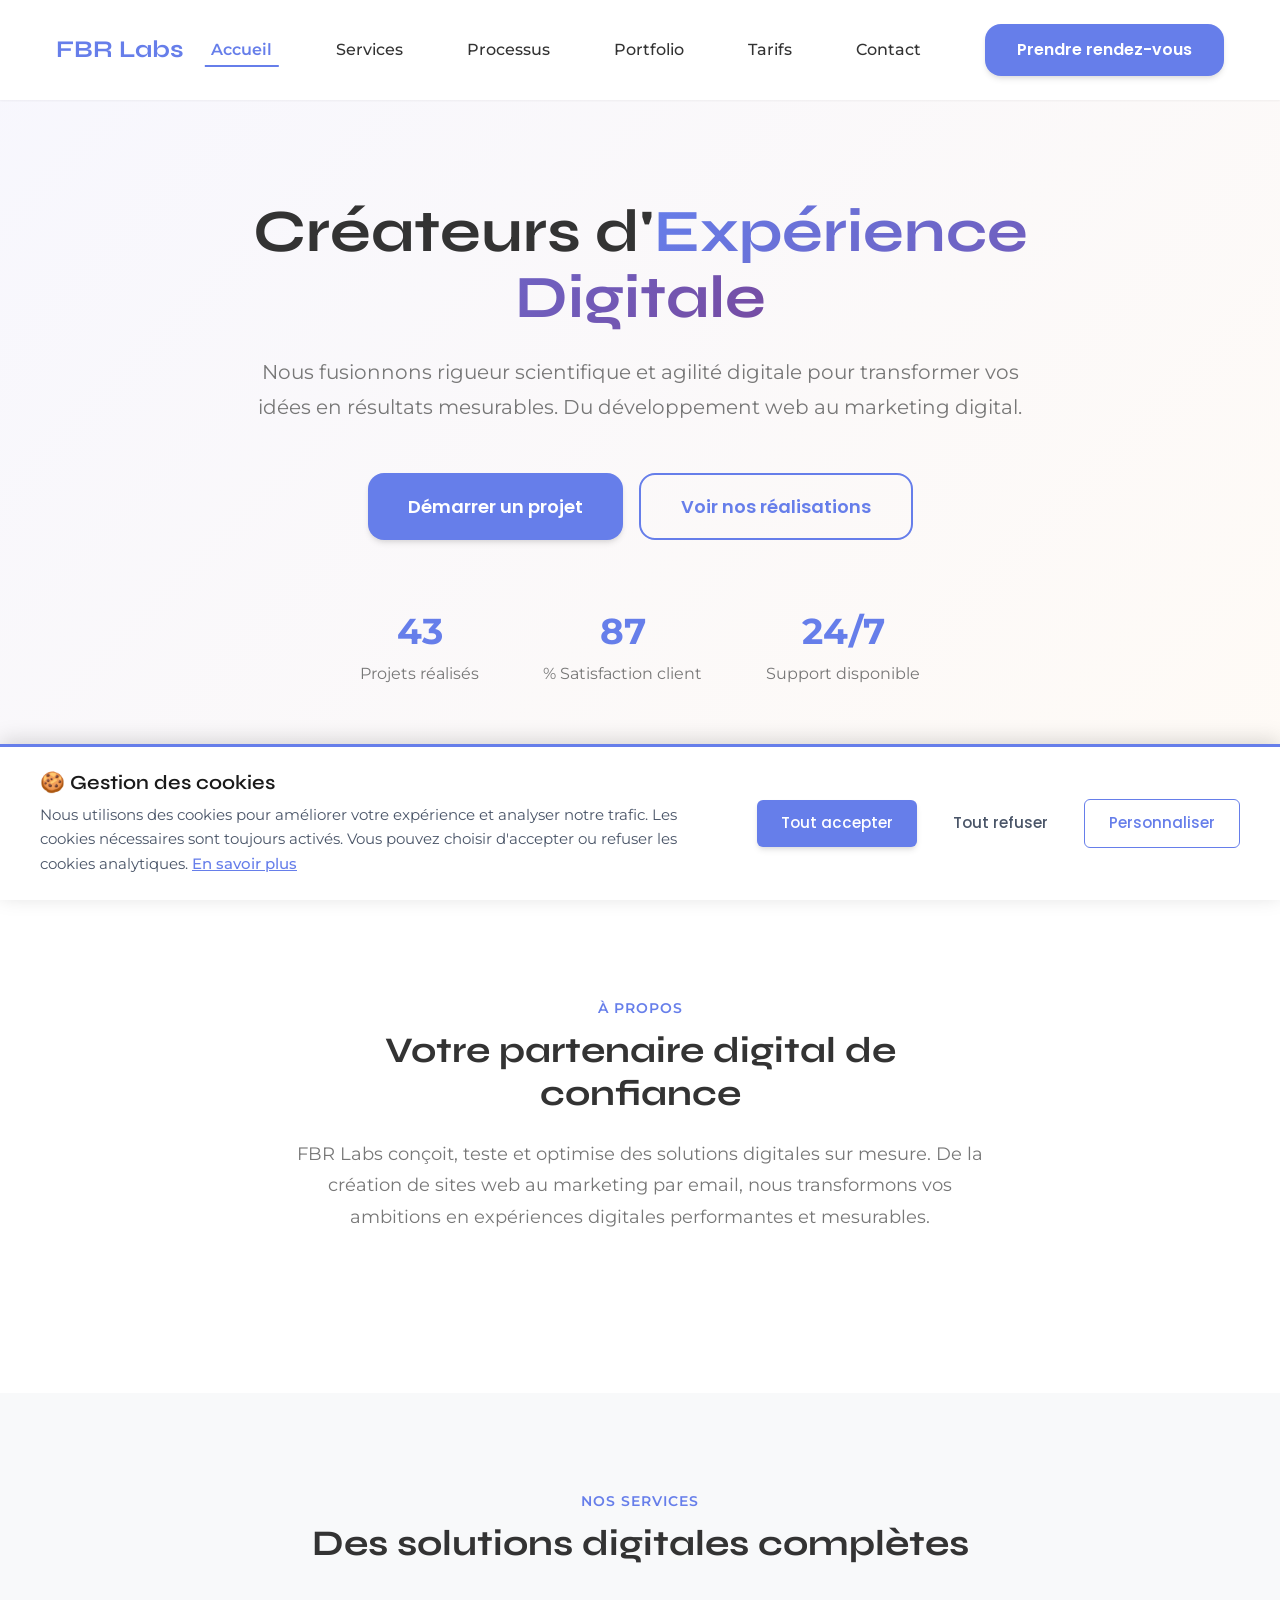
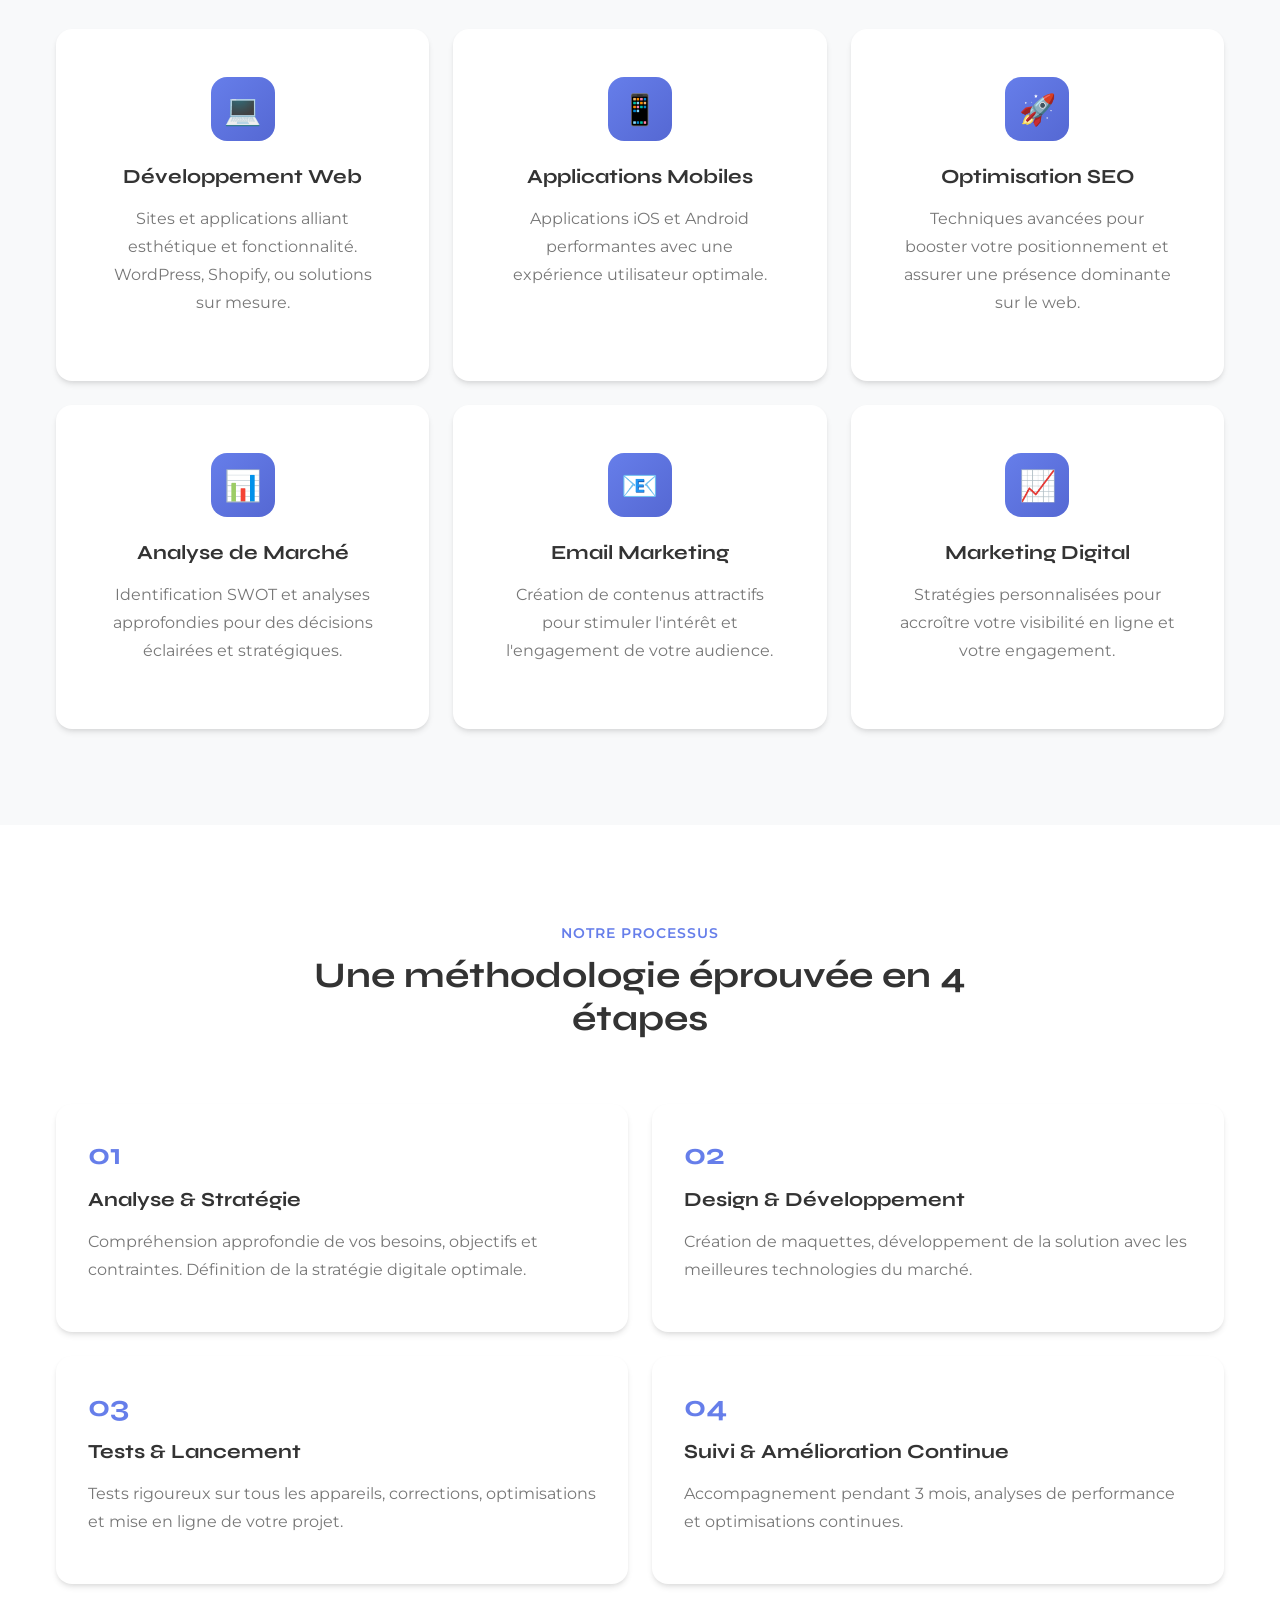
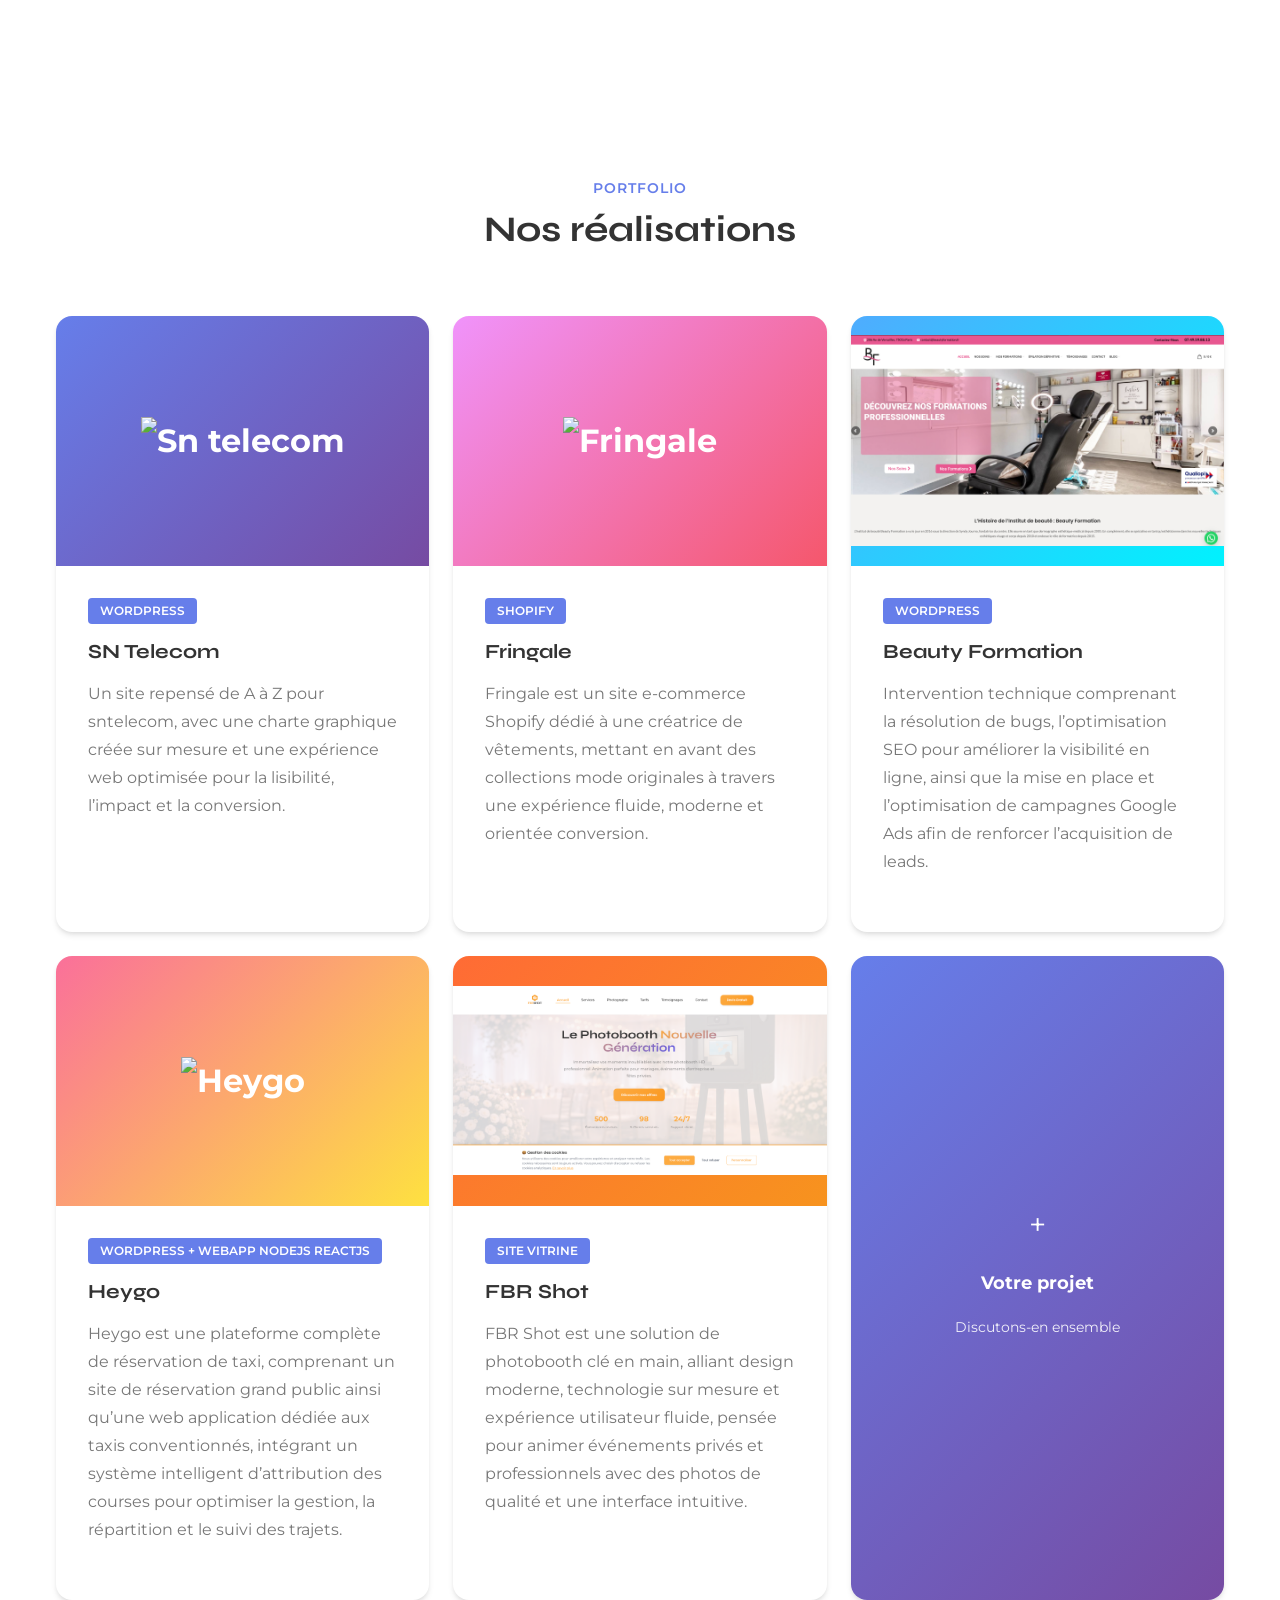
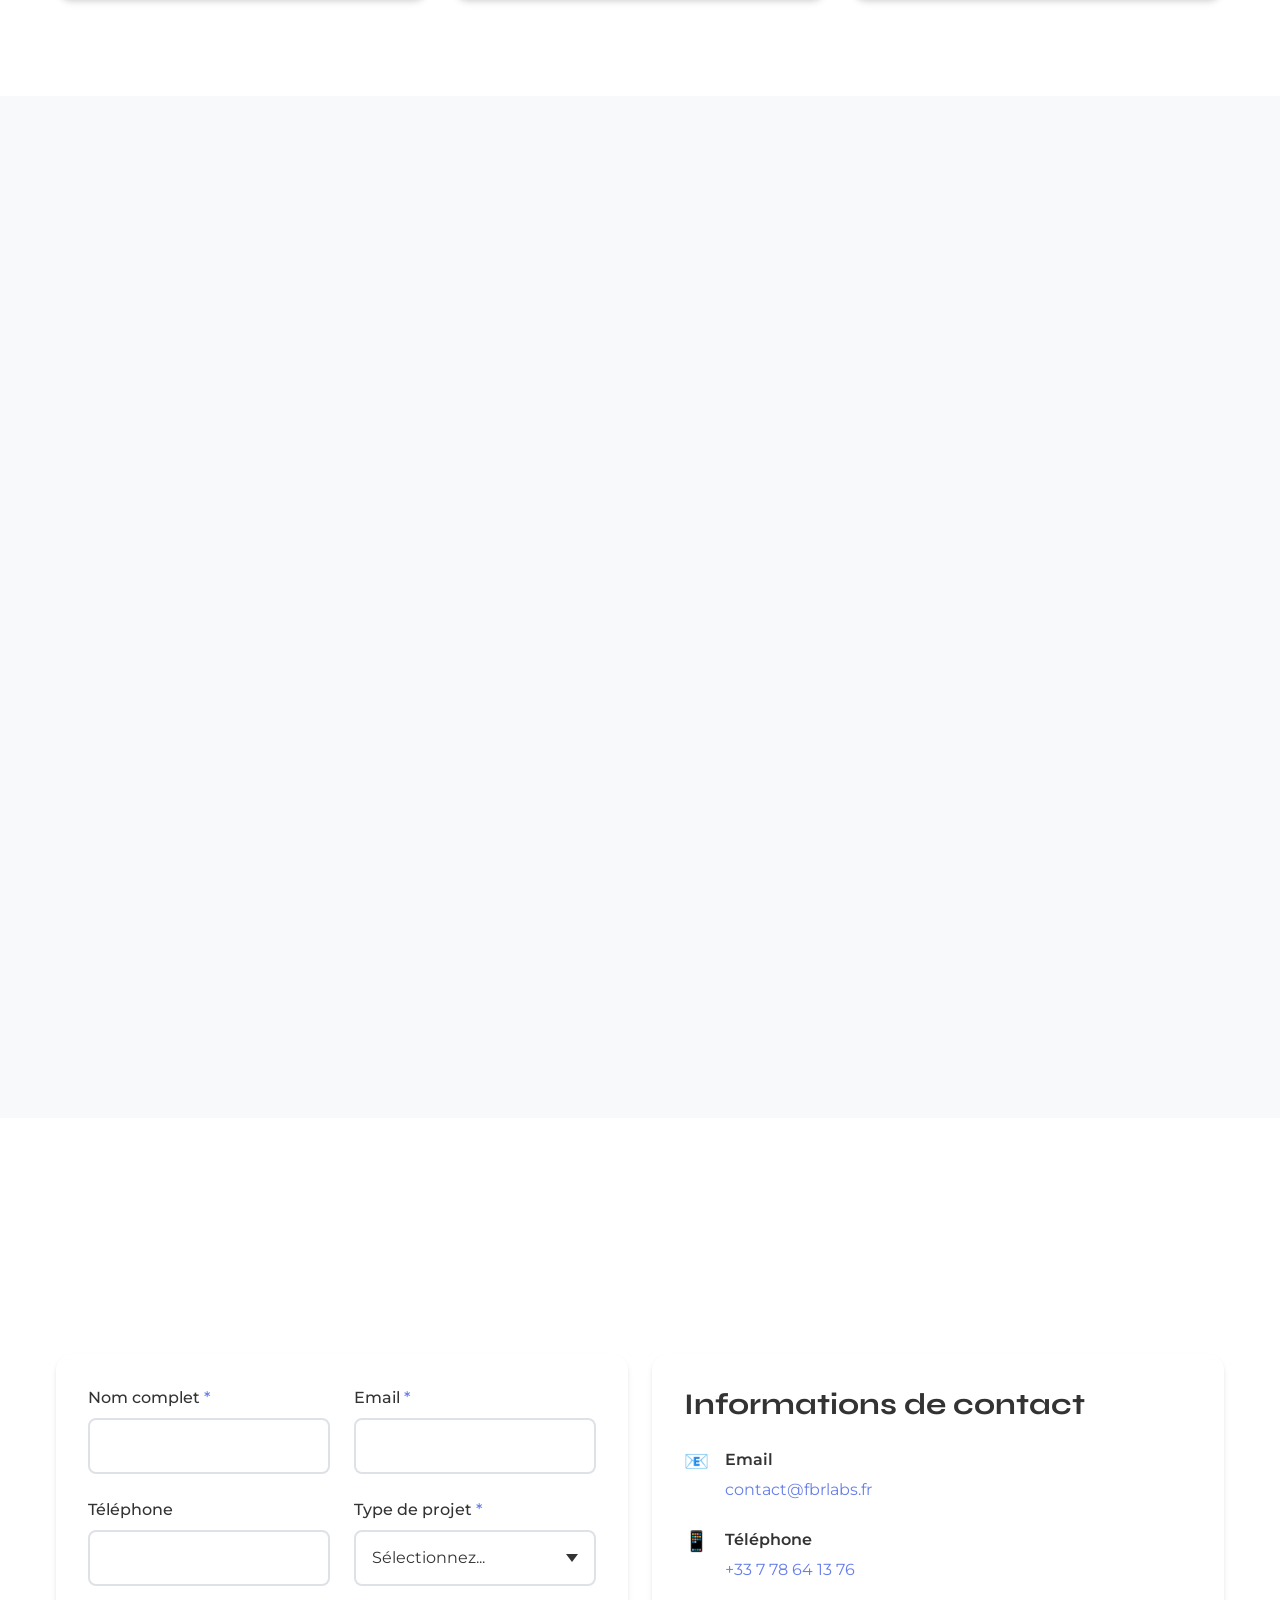
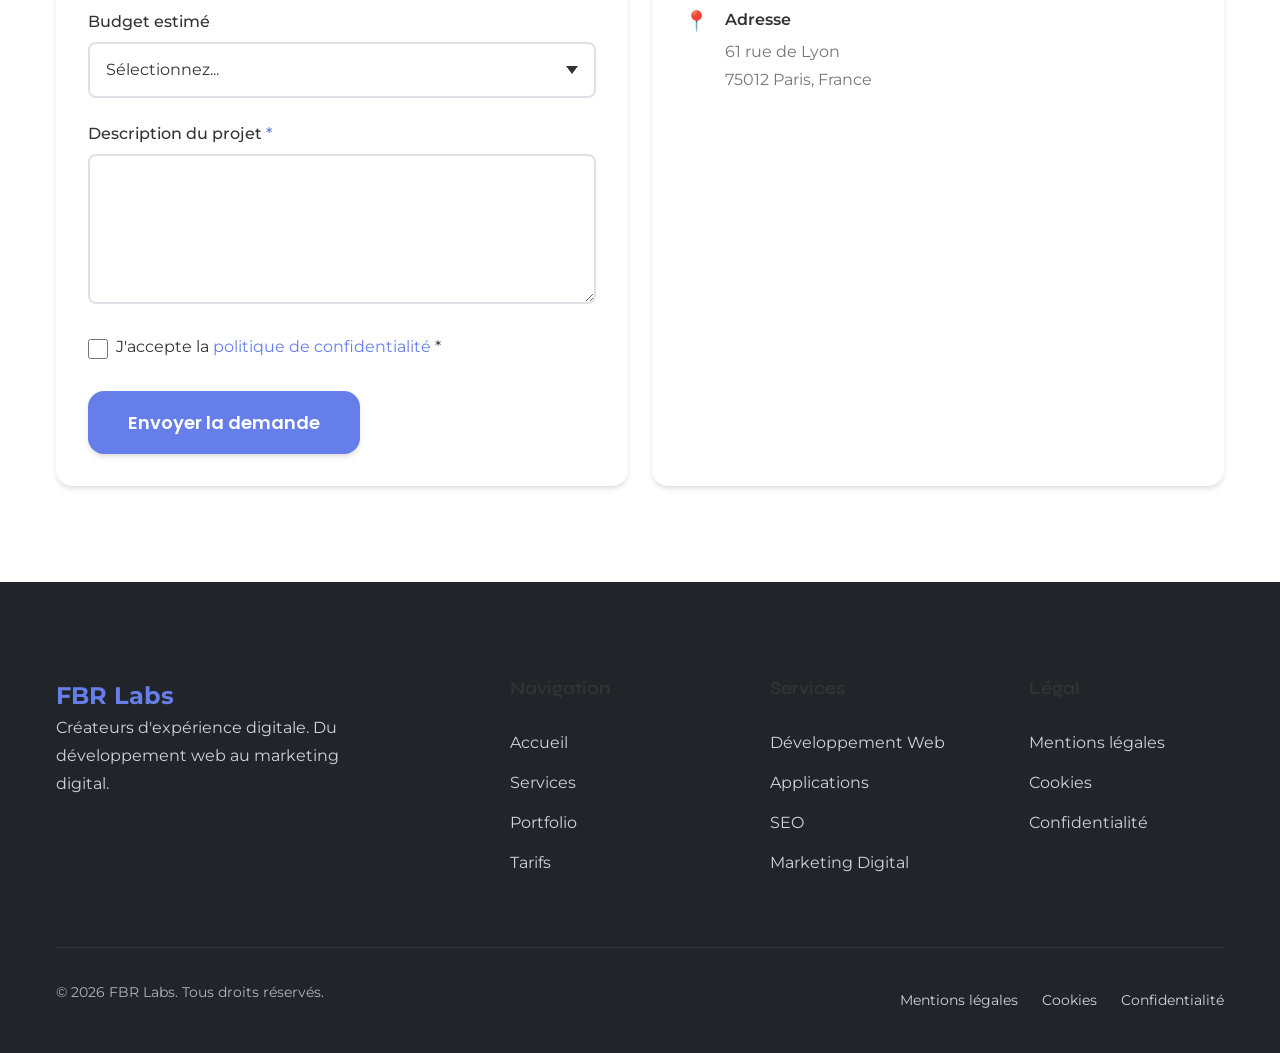
==== commit 36fdf189: "no stack technologique" ====
--- a/FBRLabs/index.html
+++ b/FBRLabs/index.html
@@ -242,6 +242,7 @@
     </section>
 
     <!-- Technologies Section -->
+     <!--
     <section class="section" style="background-color: var(--color-gray-100);">
       <div class="container">
         <div class="section-header scroll-reveal">
@@ -277,7 +278,7 @@
         </div>
       </div>
     </section>
-
+    -->
     <!-- Portfolio Section -->
     <section class="section" id="portfolio">
       <div class="container">
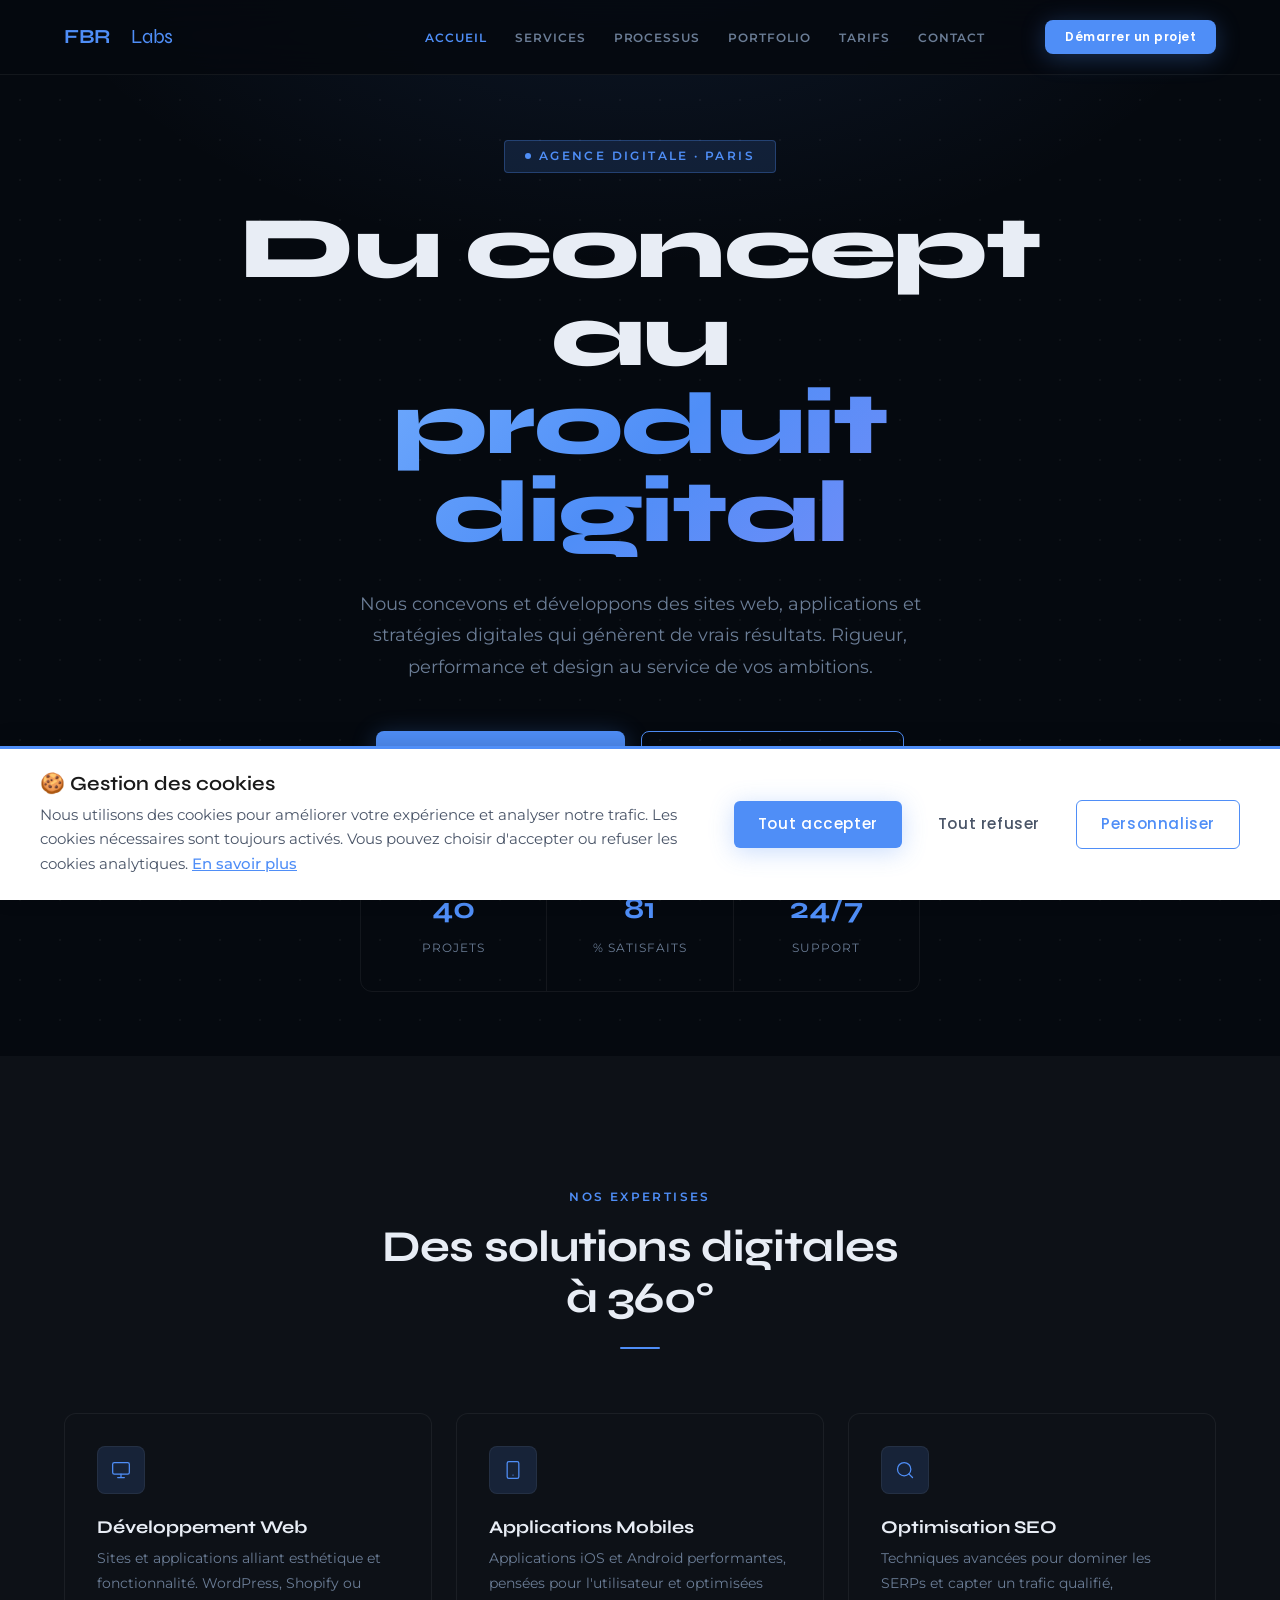
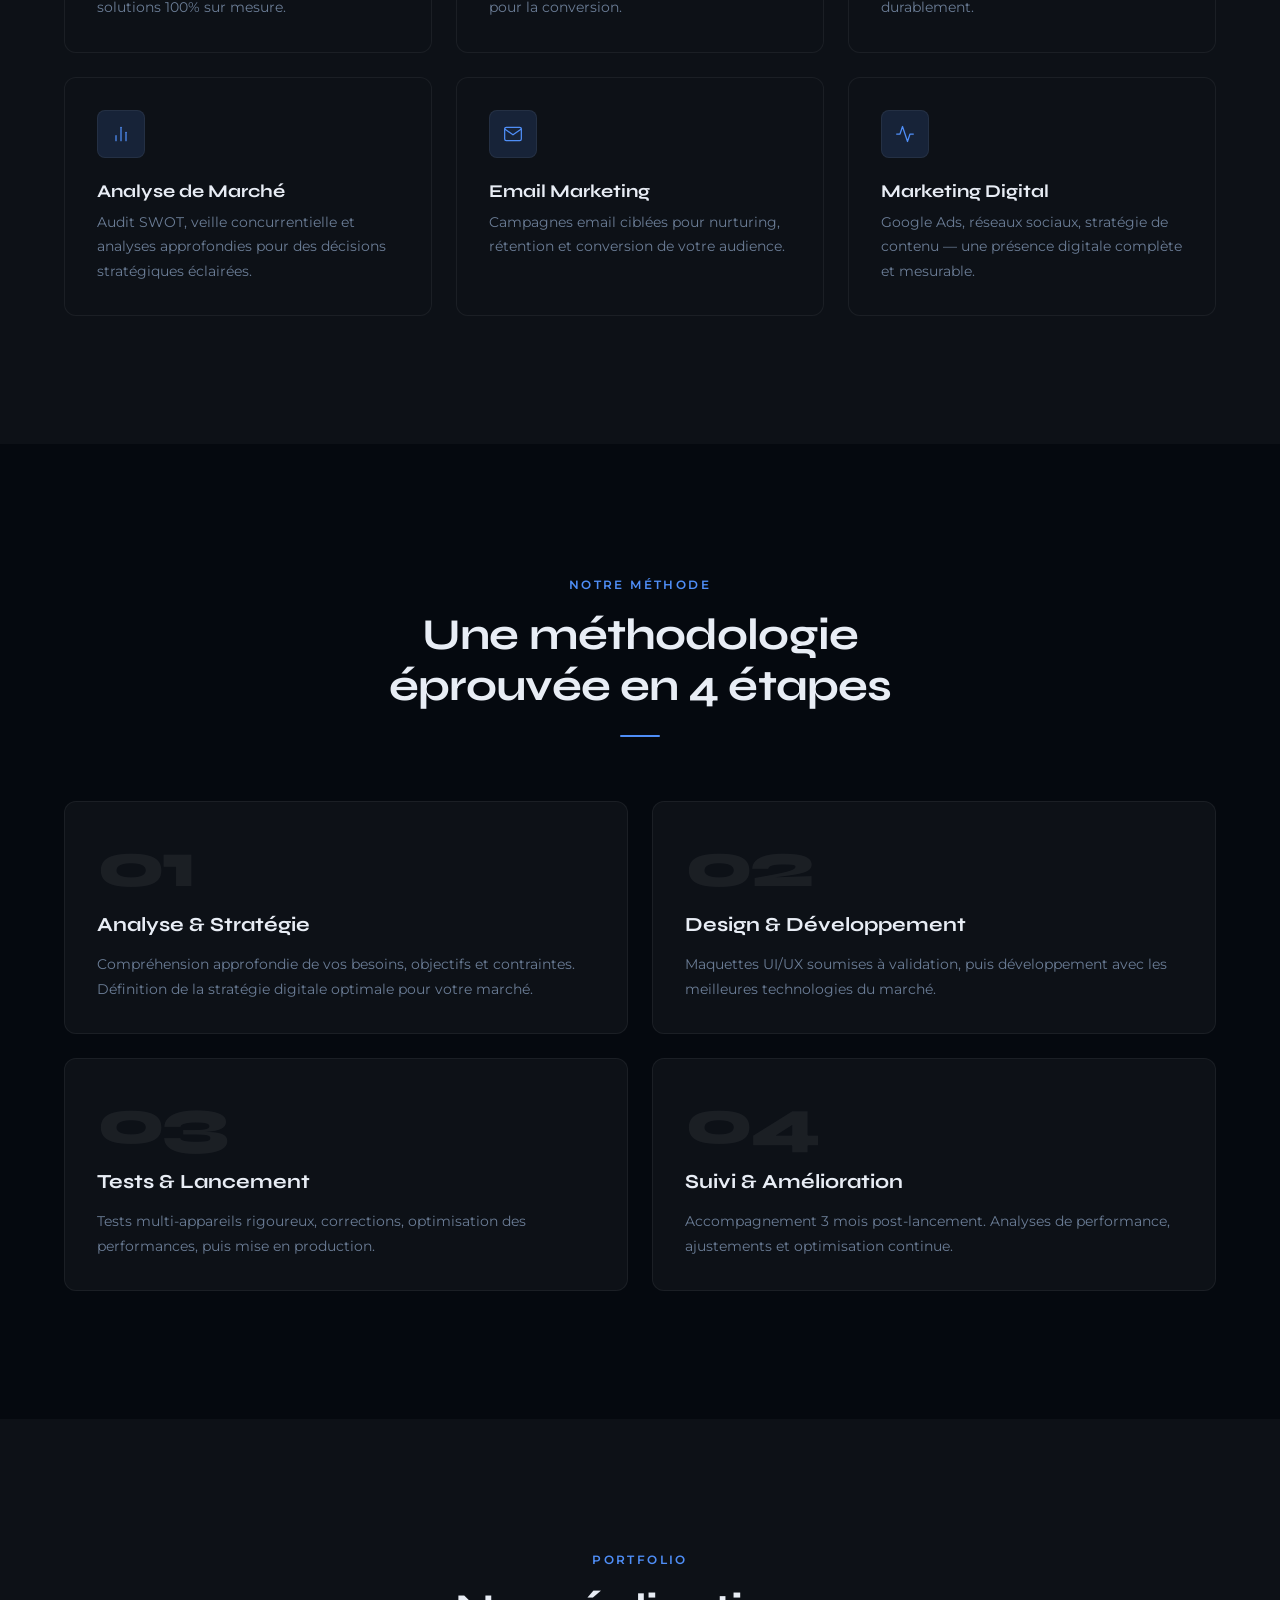
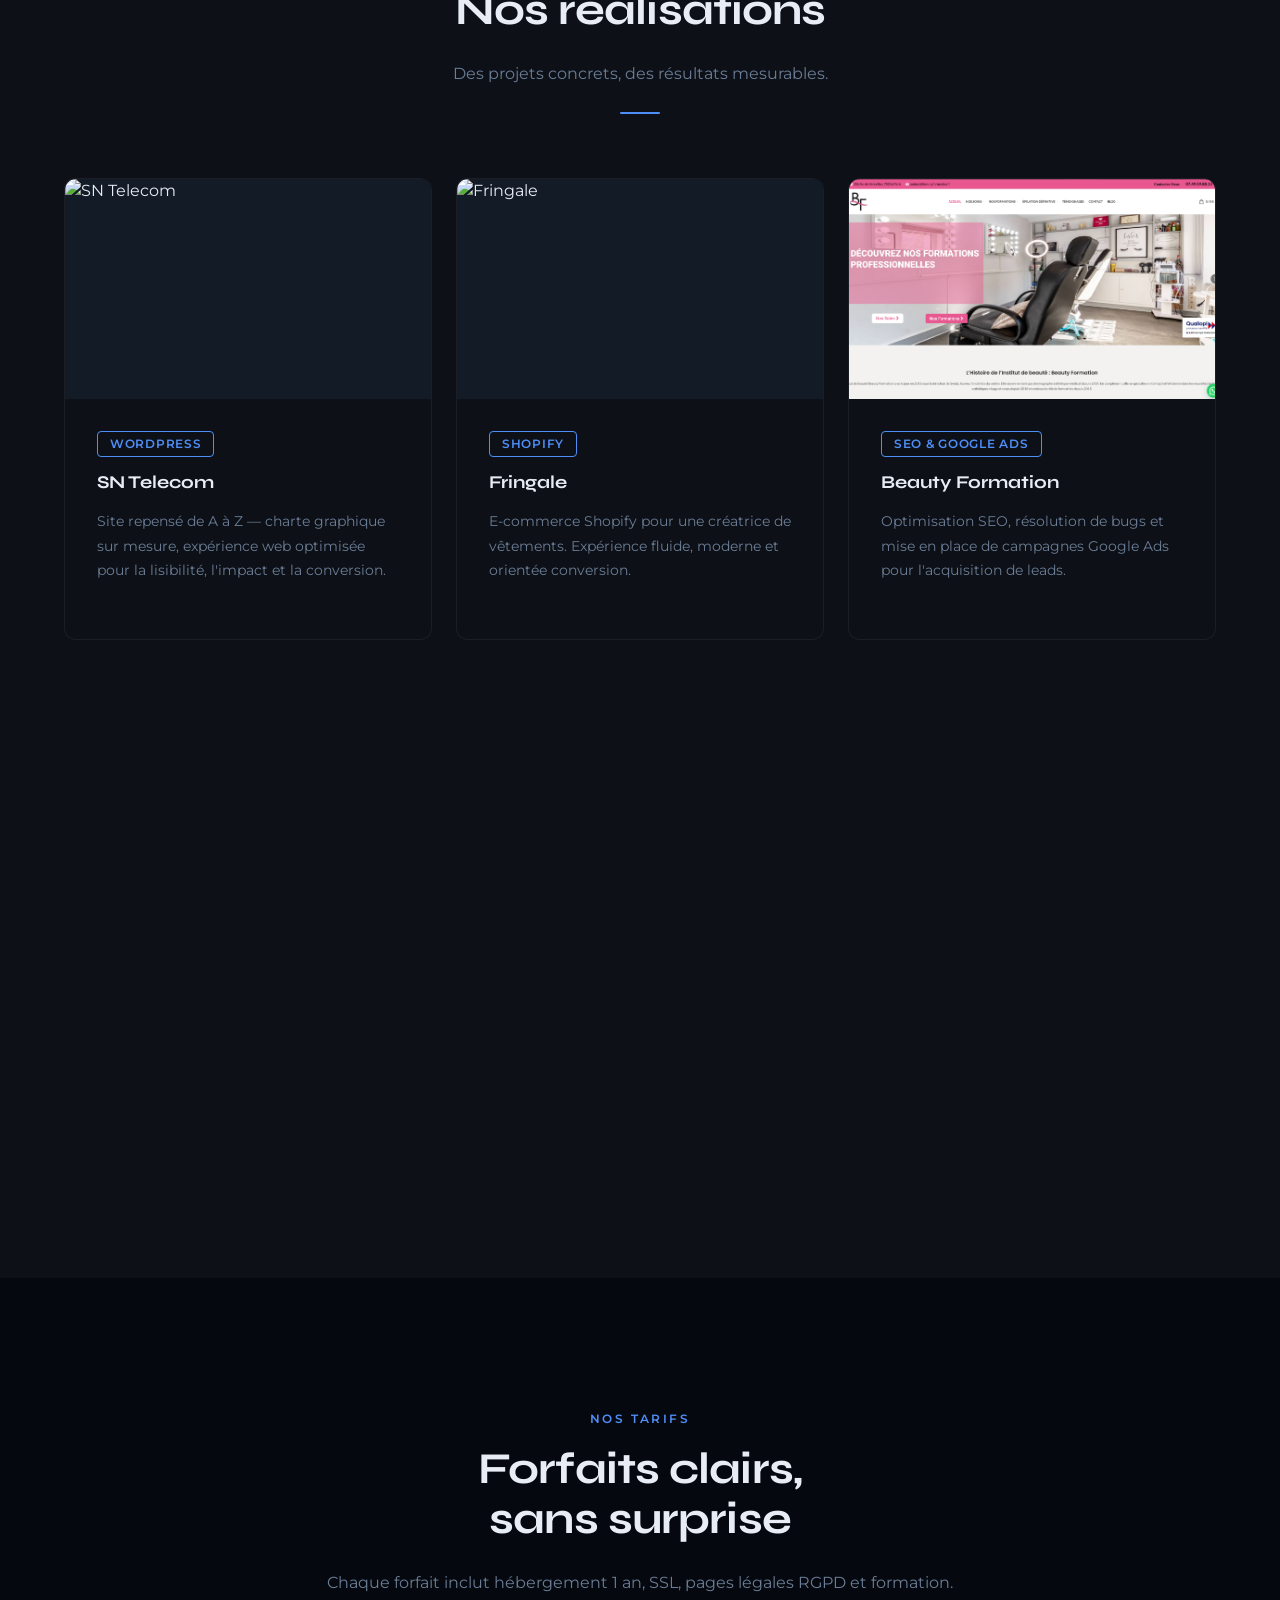
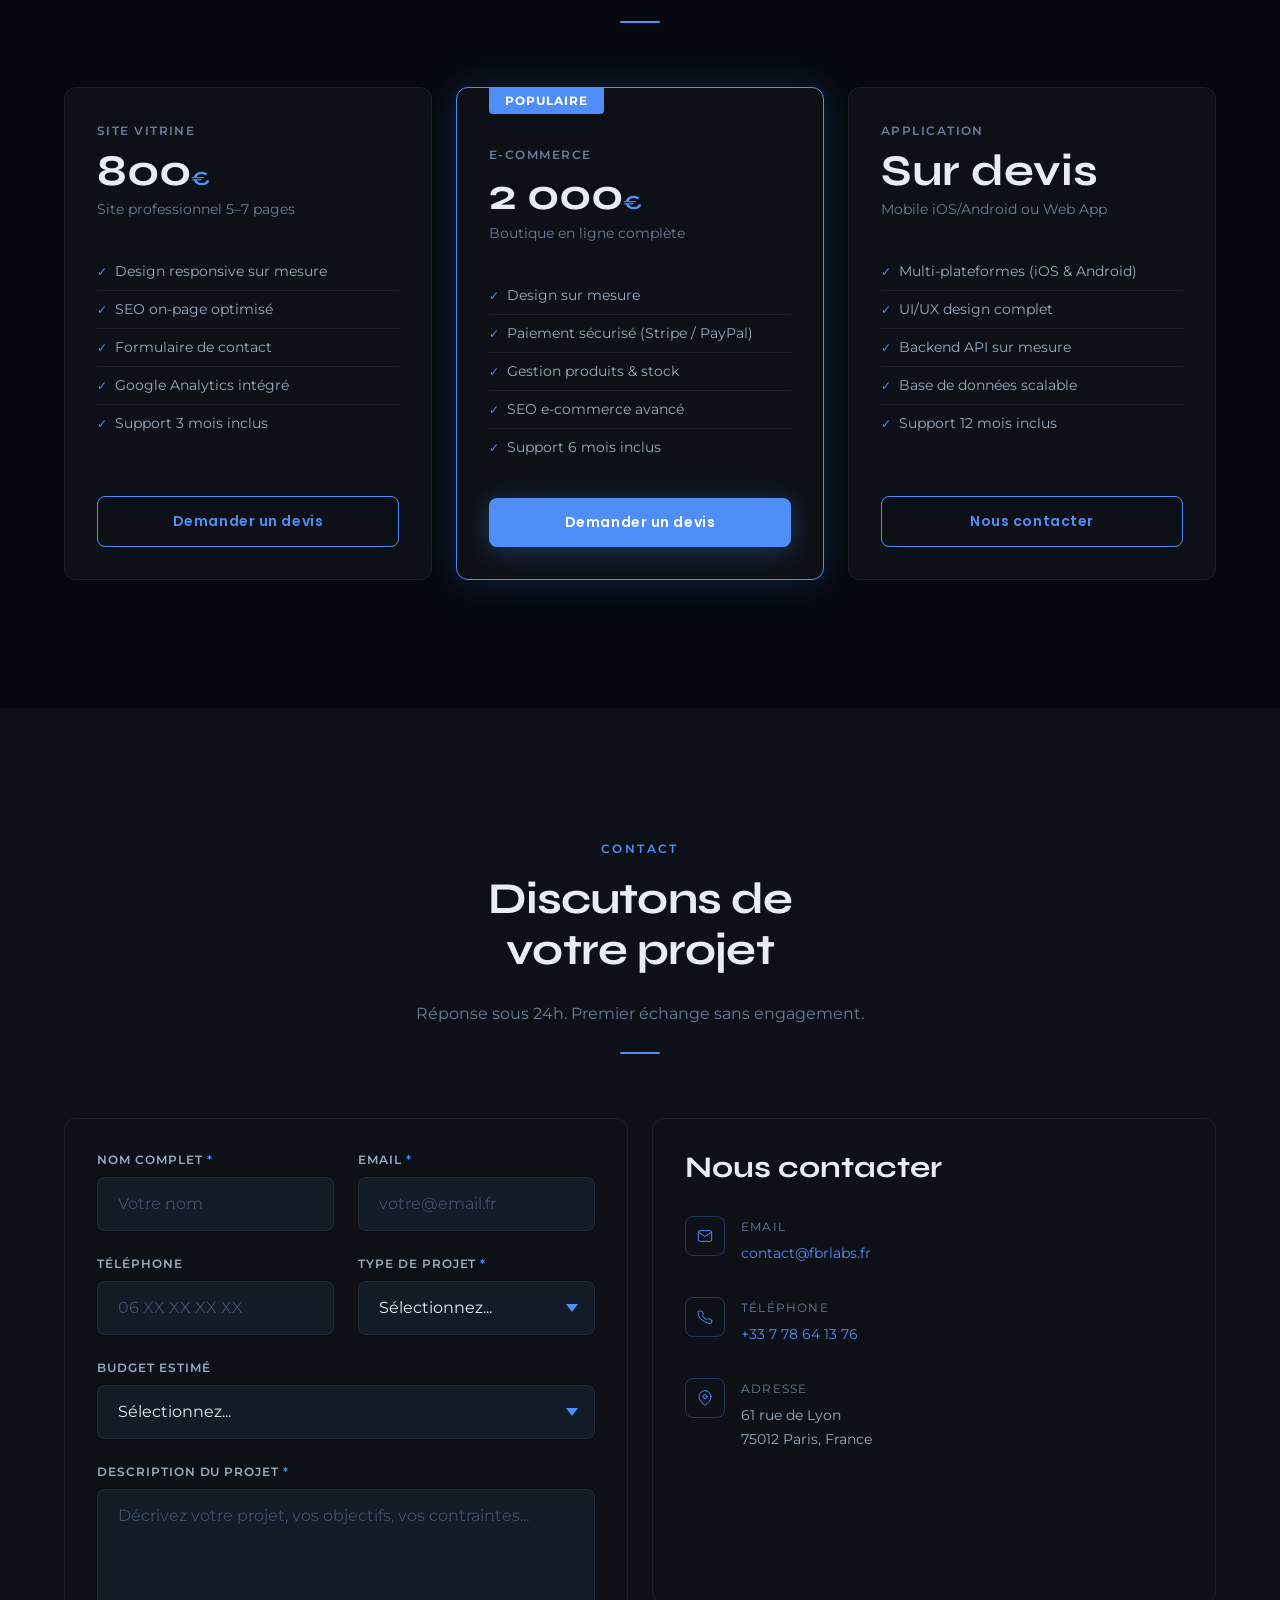
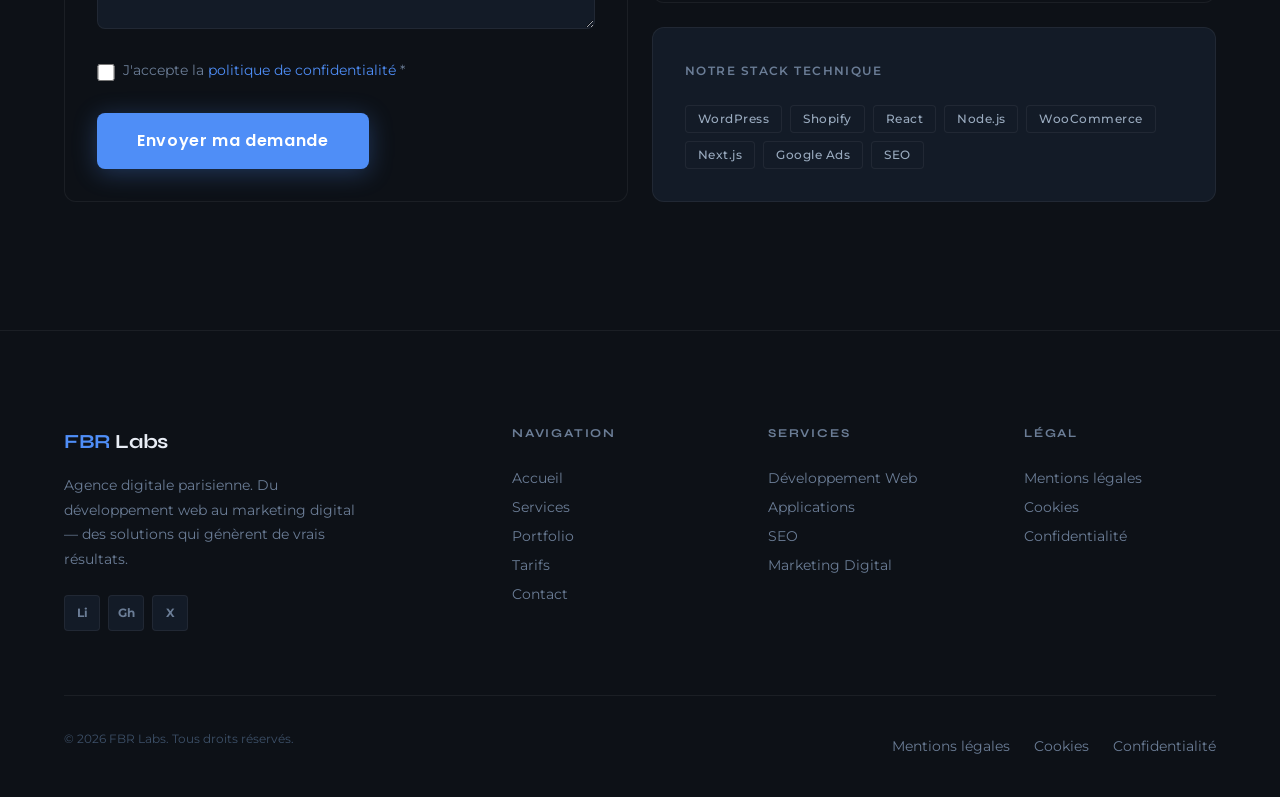
==== commit 3d2e97bd: "new design" ====
--- a/FBRLabs/index.html
+++ b/FBRLabs/index.html
@@ -5,81 +5,68 @@
   <meta name="viewport" content="width=device-width, initial-scale=1.0">
   <meta http-equiv="X-UA-Compatible" content="ie=edge">
 
-  <!-- SEO Meta Tags -->
-  <title>FBR Labs - Créateurs d'Expérience Digitale | Développement Web & Apps</title>
-  <meta name="description" content="FBR Labs - Développement web, applications mobiles, SEO, marketing digital. Transformez vos idées en solutions digitales performantes. Devis gratuit.">
+  <title>FBR Labs — Agence Digitale | Développement Web & Applications</title>
+  <meta name="description" content="FBR Labs — Développement web, applications mobiles, SEO, marketing digital. Transformez vos idées en solutions digitales performantes. Devis gratuit.">
   <meta name="keywords" content="développement web, création site internet, application mobile, SEO, référencement, marketing digital, agence web">
   <meta name="author" content="FBR Labs">
   <link rel="canonical" href="https://www.fbrlabs.fr/">
 
-  <!-- Open Graph / Facebook -->
   <meta property="og:type" content="website">
   <meta property="og:url" content="https://www.fbrlabs.fr/">
-  <meta property="og:title" content="FBR Labs - Créateurs d'Expérience Digitale">
-  <meta property="og:description" content="Développement web, applications, SEO et marketing digital. Transformez vos idées en solutions digitales performantes.">
+  <meta property="og:title" content="FBR Labs — Agence Digitale">
+  <meta property="og:description" content="Développement web, applications, SEO et marketing digital. Du concept au lancement.">
   <meta property="og:image" content="https://www.fbrlabs.fr/assets/images/og-image.jpg">
 
-  <!-- Twitter Card -->
   <meta name="twitter:card" content="summary_large_image">
   <meta name="twitter:url" content="https://www.fbrlabs.fr/">
-  <meta name="twitter:title" content="FBR Labs - Créateurs d'Expérience Digitale">
+  <meta name="twitter:title" content="FBR Labs — Agence Digitale">
   <meta name="twitter:description" content="Développement web, applications, SEO et marketing digital.">
   <meta name="twitter:image" content="https://www.fbrlabs.fr/assets/images/og-image.jpg">
 
-  <!-- Favicon -->
   <link rel="icon" type="image/png" sizes="32x32" href="/favicon-32x32.png">
   <link rel="icon" type="image/png" sizes="16x16" href="/favicon-16x16.png">
 
-  <!-- Stylesheet -->
+  <link rel="preload" href="https://fonts.googleapis.com/css2?family=Syne:wght@700;800&display=swap" as="style">
+
   <link rel="stylesheet" href="assets/css/main.css">
   <link rel="stylesheet" href="assets/css/cookies.css">
   <link rel="stylesheet" href="assets/css/theme-fbrlabs.css">
 
-  <!-- Structured Data - Organization -->
   <script type="application/ld+json">
   {
     "@context": "https://schema.org",
     "@type": "Organization",
     "name": "FBR Labs",
-    "description": "Créateurs d'expérience digitale - Développement web et applications",
+    "description": "Agence de développement web et digital",
     "url": "https://www.fbrlabs.fr",
-    "telephone": "+33-7-78-64-13-76",
+    "telephone": "+33778641376",
     "email": "contact@fbrlabs.fr",
-    "address": {
-      "@type": "PostalAddress",
-      "streetAddress": "61 rue de Lyon",
-      "addressLocality": "Paris",
-      "postalCode": "75012",
-      "addressCountry": "FR"
-    },
-    "sameAs": [
-      "https://www.linkedin.com/company/fbrlabs"
-    ]
+    "address": { "@type": "PostalAddress", "streetAddress": "61 rue de Lyon", "addressLocality": "Paris", "postalCode": "75012", "addressCountry": "FR" }
   }
   </script>
 </head>
 <body>
 
-  <!-- Header Navigation -->
+  <!-- Header -->
   <header class="header" id="header">
     <div class="header-container">
-      <a href="#" class="header-logo" aria-label="FBR Labs - Accueil">
-        <span style="font-size: 1.5rem; font-weight: 700; color: var(--color-primary);">FBR Labs</span>
+      <a href="#" class="header-logo" aria-label="FBR Labs — Accueil">
+        <span>FBR</span>&nbsp;<span style="color: var(--color-white); font-weight: 400;">Labs</span>
       </a>
 
       <nav class="nav" id="nav">
         <ul class="nav-list">
-          <li><a href="#accueil" class="nav-link is-active">Accueil</a></li>
-          <li><a href="#services" class="nav-link">Services</a></li>
+          <li><a href="#accueil"   class="nav-link is-active">Accueil</a></li>
+          <li><a href="#services"  class="nav-link">Services</a></li>
           <li><a href="#processus" class="nav-link">Processus</a></li>
           <li><a href="#portfolio" class="nav-link">Portfolio</a></li>
-          <li><a href="#tarifs" class="nav-link">Tarifs</a></li>
-          <li><a href="#contact" class="nav-link">Contact</a></li>
+          <li><a href="#tarifs"    class="nav-link">Tarifs</a></li>
+          <li><a href="#contact"   class="nav-link">Contact</a></li>
         </ul>
-        <a href="#contact" class="btn btn-primary nav-cta">Prendre rendez-vous</a>
+        <a href="#contact" class="btn btn-primary btn-sm nav-cta">Démarrer un projet</a>
       </nav>
 
-      <button class="nav-toggle" id="navToggle" aria-label="Toggle navigation" aria-expanded="false">
+      <button class="nav-toggle" id="navToggle" aria-label="Menu" aria-expanded="false">
         <span class="nav-toggle-bar"></span>
         <span class="nav-toggle-bar"></span>
         <span class="nav-toggle-bar"></span>
@@ -89,409 +76,369 @@
   </header>
 
   <main>
-    <!-- Hero Section -->
+
+    <!-- ═══ HERO ═══ -->
     <section class="hero" id="accueil">
-      <div class="container">
-        <div class="hero-content scroll-reveal">
-          <h1 class="hero-title">
-            Créateurs d'<span class="hero-title-highlight">Expérience Digitale</span>
-          </h1>
-          <p class="hero-subtitle">
-            Nous fusionnons rigueur scientifique et agilité digitale pour transformer vos idées
-            en résultats mesurables. Du développement web au marketing digital.
-          </p>
-          <div class="hero-cta">
-            <a href="#contact" class="btn btn-primary btn-lg">Démarrer un projet</a>
-            <a href="#portfolio" class="btn btn-outline btn-lg">Voir nos réalisations</a>
-          </div>
-          <div class="hero-stats">
-            <div class="hero-stat scroll-reveal">
-              <span class="hero-stat-number" data-count="50">0</span>
-              <span class="hero-stat-label">Projets réalisés</span>
-            </div>
-            <div class="hero-stat scroll-reveal">
-              <span class="hero-stat-number" data-count="100">0</span>
-              <span class="hero-stat-label">% Satisfaction client</span>
-            </div>
-            <div class="hero-stat scroll-reveal">
-              <span class="hero-stat-number">24/7</span>
-              <span class="hero-stat-label">Support disponible</span>
-            </div>
+      <div class="hero-content scroll-reveal">
+        <div class="hero-eyebrow">
+          <span class="hero-eyebrow-dot"></span>
+          Agence digitale · Paris
+        </div>
+
+        <h1 class="hero-title">
+          Du concept au<br>
+          <span class="hero-title-highlight">produit digital</span>
+        </h1>
+
+        <p class="hero-subtitle">
+          Nous concevons et développons des sites web, applications et stratégies digitales qui
+          génèrent de vrais résultats. Rigueur, performance et design au service de vos ambitions.
+        </p>
+
+        <div class="hero-cta">
+          <a href="#contact"   class="btn btn-primary btn-lg">Démarrer un projet</a>
+          <a href="#portfolio" class="btn btn-outline btn-lg">Voir nos réalisations</a>
+        </div>
+
+        <div class="hero-stats scroll-reveal">
+          <div class="hero-stat">
+            <span class="hero-stat-number" data-count="50">0</span>
+            <span class="hero-stat-label">Projets</span>
+          </div>
+          <div class="hero-stat">
+            <span class="hero-stat-number" data-count="100">0</span>
+            <span class="hero-stat-label">% Satisfaits</span>
+          </div>
+          <div class="hero-stat">
+            <span class="hero-stat-number">24/7</span>
+            <span class="hero-stat-label">Support</span>
           </div>
         </div>
       </div>
     </section>
 
-    <!-- About Section -->
-    <section class="section" id="a-propos">
+    <!-- ═══ SERVICES ═══ -->
+    <section class="section section-alt" id="services">
       <div class="container">
         <div class="section-header scroll-reveal">
-          <p class="section-subtitle">À propos</p>
-          <h2 class="section-title">Votre partenaire digital de confiance</h2>
-          <p class="section-description">
-            FBR Labs conçoit, teste et optimise des solutions digitales sur mesure.
-            De la création de sites web au marketing par email, nous transformons vos ambitions
-            en expériences digitales performantes et mesurables.
-          </p>
+          <span class="section-subtitle">Nos expertises</span>
+          <h2 class="section-title">Des solutions digitales<br>à 360°</h2>
+          <div class="section-divider"></div>
+        </div>
+
+        <div class="grid grid-3">
+
+          <div class="card service-card scroll-reveal">
+            <div class="service-card-icon">
+              <svg width="20" height="20" viewBox="0 0 24 24" fill="none" stroke="currentColor" stroke-width="1.5" stroke-linecap="round" stroke-linejoin="round"><rect x="2" y="3" width="20" height="14" rx="2"/><path d="M8 21h8M12 17v4"/></svg>
+            </div>
+            <h3 class="service-card-title">Développement Web</h3>
+            <p class="service-card-description">Sites et applications alliant esthétique et fonctionnalité. WordPress, Shopify ou solutions 100% sur mesure.</p>
+          </div>
+
+          <div class="card service-card scroll-reveal">
+            <div class="service-card-icon">
+              <svg width="20" height="20" viewBox="0 0 24 24" fill="none" stroke="currentColor" stroke-width="1.5" stroke-linecap="round" stroke-linejoin="round"><rect x="5" y="2" width="14" height="20" rx="2"/><line x1="12" y1="18" x2="12" y2="18"/></svg>
+            </div>
+            <h3 class="service-card-title">Applications Mobiles</h3>
+            <p class="service-card-description">Applications iOS et Android performantes, pensées pour l'utilisateur et optimisées pour la conversion.</p>
+          </div>
+
+          <div class="card service-card scroll-reveal">
+            <div class="service-card-icon">
+              <svg width="20" height="20" viewBox="0 0 24 24" fill="none" stroke="currentColor" stroke-width="1.5" stroke-linecap="round" stroke-linejoin="round"><circle cx="11" cy="11" r="8"/><line x1="21" y1="21" x2="16.65" y2="16.65"/></svg>
+            </div>
+            <h3 class="service-card-title">Optimisation SEO</h3>
+            <p class="service-card-description">Techniques avancées pour dominer les SERPs et capter un trafic qualifié, durablement.</p>
+          </div>
+
+          <div class="card service-card scroll-reveal">
+            <div class="service-card-icon">
+              <svg width="20" height="20" viewBox="0 0 24 24" fill="none" stroke="currentColor" stroke-width="1.5" stroke-linecap="round" stroke-linejoin="round"><line x1="18" y1="20" x2="18" y2="10"/><line x1="12" y1="20" x2="12" y2="4"/><line x1="6" y1="20" x2="6" y2="14"/></svg>
+            </div>
+            <h3 class="service-card-title">Analyse de Marché</h3>
+            <p class="service-card-description">Audit SWOT, veille concurrentielle et analyses approfondies pour des décisions stratégiques éclairées.</p>
+          </div>
+
+          <div class="card service-card scroll-reveal">
+            <div class="service-card-icon">
+              <svg width="20" height="20" viewBox="0 0 24 24" fill="none" stroke="currentColor" stroke-width="1.5" stroke-linecap="round" stroke-linejoin="round"><path d="M4 4h16c1.1 0 2 .9 2 2v12c0 1.1-.9 2-2 2H4c-1.1 0-2-.9-2-2V6c0-1.1.9-2 2-2z"/><polyline points="22,6 12,13 2,6"/></svg>
+            </div>
+            <h3 class="service-card-title">Email Marketing</h3>
+            <p class="service-card-description">Campagnes email ciblées pour nurturing, rétention et conversion de votre audience.</p>
+          </div>
+
+          <div class="card service-card scroll-reveal">
+            <div class="service-card-icon">
+              <svg width="20" height="20" viewBox="0 0 24 24" fill="none" stroke="currentColor" stroke-width="1.5" stroke-linecap="round" stroke-linejoin="round"><path d="M22 12h-4l-3 9L9 3l-3 9H2"/></svg>
+            </div>
+            <h3 class="service-card-title">Marketing Digital</h3>
+            <p class="service-card-description">Google Ads, réseaux sociaux, stratégie de contenu — une présence digitale complète et mesurable.</p>
+          </div>
+
         </div>
       </div>
     </section>
 
-    <!-- Services Section -->
-    <section class="section" id="services" style="background-color: var(--color-gray-100);">
-      <div class="container">
-        <div class="section-header scroll-reveal">
-          <p class="section-subtitle">Nos Services</p>
-          <h2 class="section-title">Des solutions digitales complètes</h2>
-        </div>
-
-        <div class="grid grid-3">
-          <div class="card service-card scroll-reveal">
-            <div class="service-card-icon">💻</div>
-            <h3 class="service-card-title">Développement Web</h3>
-            <p class="service-card-description">
-              Sites et applications alliant esthétique et fonctionnalité. WordPress, Shopify, ou solutions sur mesure.
-            </p>
-          </div>
-
-          <div class="card service-card scroll-reveal">
-            <div class="service-card-icon">📱</div>
-            <h3 class="service-card-title">Applications Mobiles</h3>
-            <p class="service-card-description">
-              Applications iOS et Android performantes avec une expérience utilisateur optimale.
-            </p>
-          </div>
-
-          <div class="card service-card scroll-reveal">
-            <div class="service-card-icon">🚀</div>
-            <h3 class="service-card-title">Optimisation SEO</h3>
-            <p class="service-card-description">
-              Techniques avancées pour booster votre positionnement et assurer une présence dominante sur le web.
-            </p>
-          </div>
-
-          <div class="card service-card scroll-reveal">
-            <div class="service-card-icon">📊</div>
-            <h3 class="service-card-title">Analyse de Marché</h3>
-            <p class="service-card-description">
-              Identification SWOT et analyses approfondies pour des décisions éclairées et stratégiques.
-            </p>
-          </div>
-
-          <div class="card service-card scroll-reveal">
-            <div class="service-card-icon">📧</div>
-            <h3 class="service-card-title">Email Marketing</h3>
-            <p class="service-card-description">
-              Création de contenus attractifs pour stimuler l'intérêt et l'engagement de votre audience.
-            </p>
-          </div>
-
-          <div class="card service-card scroll-reveal">
-            <div class="service-card-icon">📈</div>
-            <h3 class="service-card-title">Marketing Digital</h3>
-            <p class="service-card-description">
-              Stratégies personnalisées pour accroître votre visibilité en ligne et votre engagement.
-            </p>
-          </div>
-        </div>
-      </div>
-    </section>
-
-    <!-- Process Section -->
+    <!-- ═══ PROCESSUS ═══ -->
     <section class="section" id="processus">
       <div class="container">
         <div class="section-header scroll-reveal">
-          <p class="section-subtitle">Notre Processus</p>
-          <h2 class="section-title">Une méthodologie éprouvée en 4 étapes</h2>
+          <span class="section-subtitle">Notre méthode</span>
+          <h2 class="section-title">Une méthodologie<br>éprouvée en 4 étapes</h2>
+          <div class="section-divider"></div>
         </div>
 
         <div class="grid grid-2">
+
           <div class="card scroll-reveal">
             <div class="card-body">
-              <h3 style="color: var(--color-primary); font-size: var(--font-size-3xl); margin-bottom: var(--spacing-md);">01</h3>
-              <h4 style="font-size: var(--font-size-xl); margin-bottom: var(--spacing-md);">Analyse & Stratégie</h4>
-              <p style="color: var(--color-text-secondary);">Compréhension approfondie de vos besoins, objectifs et contraintes. Définition de la stratégie digitale optimale.</p>
+              <p class="step-number">01</p>
+              <h4 style="font-size: var(--font-size-xl); margin-bottom: var(--spacing-md); color: var(--color-white);">Analyse & Stratégie</h4>
+              <p style="color: var(--color-text-secondary); font-size: var(--font-size-sm); margin-bottom: 0;">Compréhension approfondie de vos besoins, objectifs et contraintes. Définition de la stratégie digitale optimale pour votre marché.</p>
             </div>
           </div>
 
           <div class="card scroll-reveal">
             <div class="card-body">
-              <h3 style="color: var(--color-primary); font-size: var(--font-size-3xl); margin-bottom: var(--spacing-md);">02</h3>
-              <h4 style="font-size: var(--font-size-xl); margin-bottom: var(--spacing-md);">Design & Développement</h4>
-              <p style="color: var(--color-text-secondary);">Création de maquettes, développement de la solution avec les meilleures technologies du marché.</p>
+              <p class="step-number">02</p>
+              <h4 style="font-size: var(--font-size-xl); margin-bottom: var(--spacing-md); color: var(--color-white);">Design & Développement</h4>
+              <p style="color: var(--color-text-secondary); font-size: var(--font-size-sm); margin-bottom: 0;">Maquettes UI/UX soumises à validation, puis développement avec les meilleures technologies du marché.</p>
             </div>
           </div>
 
           <div class="card scroll-reveal">
             <div class="card-body">
-              <h3 style="color: var(--color-primary); font-size: var(--font-size-3xl); margin-bottom: var(--spacing-md);">03</h3>
-              <h4 style="font-size: var(--font-size-xl); margin-bottom: var(--spacing-md);">Tests & Lancement</h4>
-              <p style="color: var(--color-text-secondary);">Tests rigoureux sur tous les appareils, corrections, optimisations et mise en ligne de votre projet.</p>
+              <p class="step-number">03</p>
+              <h4 style="font-size: var(--font-size-xl); margin-bottom: var(--spacing-md); color: var(--color-white);">Tests & Lancement</h4>
+              <p style="color: var(--color-text-secondary); font-size: var(--font-size-sm); margin-bottom: 0;">Tests multi-appareils rigoureux, corrections, optimisation des performances, puis mise en production.</p>
             </div>
           </div>
 
           <div class="card scroll-reveal">
             <div class="card-body">
-              <h3 style="color: var(--color-primary); font-size: var(--font-size-3xl); margin-bottom: var(--spacing-md);">04</h3>
-              <h4 style="font-size: var(--font-size-xl); margin-bottom: var(--spacing-md);">Suivi & Amélioration Continue</h4>
-              <p style="color: var(--color-text-secondary);">Accompagnement pendant 3 mois, analyses de performance et optimisations continues.</p>
-            </div>
-          </div>
+              <p class="step-number">04</p>
+              <h4 style="font-size: var(--font-size-xl); margin-bottom: var(--spacing-md); color: var(--color-white);">Suivi & Amélioration</h4>
+              <p style="color: var(--color-text-secondary); font-size: var(--font-size-sm); margin-bottom: 0;">Accompagnement 3 mois post-lancement. Analyses de performance, ajustements et optimisation continue.</p>
+            </div>
+          </div>
+
         </div>
       </div>
     </section>
 
-    <!-- Technologies Section -->
-     <!--
-    <section class="section" style="background-color: var(--color-gray-100);">
+    <!-- ═══ PORTFOLIO ═══ -->
+    <section class="section section-alt" id="portfolio">
       <div class="container">
         <div class="section-header scroll-reveal">
-          <p class="section-subtitle">Technologies</p>
-          <h2 class="section-title">Notre Stack Technologique</h2>
-        </div>
-
-        <div class="grid grid-6" style="gap: var(--spacing-xl);">
-          <div class="scroll-reveal" style="text-align: center;">
-            <div style="font-size: 3rem; margin-bottom: var(--spacing-sm);">🛍️</div>
-            <p style="font-weight: var(--font-weight-semibold);">Shopify</p>
-          </div>
-          <div class="scroll-reveal" style="text-align: center;">
-            <div style="font-size: 3rem; margin-bottom: var(--spacing-sm);">📝</div>
-            <p style="font-weight: var(--font-weight-semibold);">WordPress</p>
-          </div>
-          <div class="scroll-reveal" style="text-align: center;">
-            <div style="font-size: 3rem; margin-bottom: var(--spacing-sm);">🛒</div>
-            <p style="font-weight: var(--font-weight-semibold);">WooCommerce</p>
-          </div>
-          <div class="scroll-reveal" style="text-align: center;">
-            <div style="font-size: 3rem; margin-bottom: var(--spacing-sm);">💻</div>
-            <p style="font-weight: var(--font-weight-semibold);">HTML/CSS/JS</p>
-          </div>
-          <div class="scroll-reveal" style="text-align: center;">
-            <div style="font-size: 3rem; margin-bottom: var(--spacing-sm);">⚡</div>
-            <p style="font-weight: var(--font-weight-semibold);">Node.js</p>
-          </div>
-          <div class="scroll-reveal" style="text-align: center;">
-            <div style="font-size: 3rem; margin-bottom: var(--spacing-sm);">⚛️</div>
-            <p style="font-weight: var(--font-weight-semibold);">React</p>
-          </div>
+          <span class="section-subtitle">Portfolio</span>
+          <h2 class="section-title">Nos réalisations</h2>
+          <p class="section-description">Des projets concrets, des résultats mesurables.</p>
+          <div class="section-divider"></div>
+        </div>
+
+        <div class="grid grid-3">
+
+          <div class="card blog-card scroll-reveal">
+            <div class="card-image-wrapper">
+              <img src="./assets/images/snscreen.png" alt="SN Telecom" class="card-image">
+            </div>
+            <div class="card-body">
+              <span class="blog-card-category">WordPress</span>
+              <h3 class="blog-card-title">SN Telecom</h3>
+              <p class="blog-card-excerpt">Site repensé de A à Z — charte graphique sur mesure, expérience web optimisée pour la lisibilité, l'impact et la conversion.</p>
+            </div>
+          </div>
+
+          <div class="card blog-card scroll-reveal">
+            <div class="card-image-wrapper">
+              <img src="./assets/images/fringalescreen.png" alt="Fringale" class="card-image">
+            </div>
+            <div class="card-body">
+              <span class="blog-card-category">Shopify</span>
+              <h3 class="blog-card-title">Fringale</h3>
+              <p class="blog-card-excerpt">E-commerce Shopify pour une créatrice de vêtements. Expérience fluide, moderne et orientée conversion.</p>
+            </div>
+          </div>
+
+          <div class="card blog-card scroll-reveal">
+            <div class="card-image-wrapper">
+              <img src="./assets/images/beautyscreen.png" alt="Beauty Formation" class="card-image">
+            </div>
+            <div class="card-body">
+              <span class="blog-card-category">SEO & Google Ads</span>
+              <h3 class="blog-card-title">Beauty Formation</h3>
+              <p class="blog-card-excerpt">Optimisation SEO, résolution de bugs et mise en place de campagnes Google Ads pour l'acquisition de leads.</p>
+            </div>
+          </div>
+
+          <div class="card blog-card scroll-reveal">
+            <div class="card-image-wrapper">
+              <img src="./assets/images/heygoscreen.png" alt="Heygo" class="card-image">
+            </div>
+            <div class="card-body">
+              <span class="blog-card-category">WordPress + Node.js + React</span>
+              <h3 class="blog-card-title">Heygo</h3>
+              <p class="blog-card-excerpt">Plateforme complète de réservation taxi — site grand public + web app opérateurs avec attribution intelligente des courses.</p>
+            </div>
+          </div>
+
+          <div class="card blog-card scroll-reveal">
+            <div class="card-image-wrapper">
+              <img src="./assets/images/fbrshotscreen.png" alt="FBR Shot" class="card-image">
+            </div>
+            <div class="card-body">
+              <span class="blog-card-category">Site vitrine</span>
+              <h3 class="blog-card-title">FBR Shot</h3>
+              <p class="blog-card-excerpt">Solution photobooth clé en main — design moderne, technologie sur mesure et interface intuitive pour événements privés et pro.</p>
+            </div>
+          </div>
+
+          <div class="card scroll-reveal" style="cursor: pointer; display: flex; align-items: center; justify-content: center; min-height: 280px; background: var(--color-surface-2); border-style: dashed;" onclick="window.location.href='#contact'">
+            <div style="text-align: center; padding: var(--spacing-xl);">
+              <div style="width: 3rem; height: 3rem; border: 1px solid var(--color-border-hover); border-radius: var(--radius-md); display: flex; align-items: center; justify-content: center; margin: 0 auto var(--spacing-md); color: var(--color-primary); font-size: 1.5rem; font-weight: 300;">+</div>
+              <p style="font-weight: var(--font-weight-semibold); font-size: var(--font-size-base); color: var(--color-white); margin-bottom: var(--spacing-xs);">Votre projet</p>
+              <p style="font-size: var(--font-size-xs); color: var(--color-text-secondary); margin-bottom: 0;">Discutons-en ensemble</p>
+            </div>
+          </div>
+
         </div>
       </div>
     </section>
-    -->
-    <!-- Portfolio Section -->
-    <section class="section" id="portfolio">
+
+    <!-- ═══ TARIFS ═══ -->
+    <section class="section" id="tarifs">
       <div class="container">
         <div class="section-header scroll-reveal">
-          <p class="section-subtitle">Portfolio</p>
-          <h2 class="section-title">Nos réalisations</h2>
+          <span class="section-subtitle">Nos tarifs</span>
+          <h2 class="section-title">Forfaits clairs,<br>sans surprise</h2>
+          <p class="section-description">Chaque forfait inclut hébergement 1 an, SSL, pages légales RGPD et formation.</p>
+          <div class="section-divider"></div>
         </div>
 
         <div class="grid grid-3">
-          <div class="card blog-card scroll-reveal">
-            <div class="card-image-wrapper" style="background: linear-gradient(135deg, #667eea 0%, #764ba2 100%); min-height: 250px; display: flex; align-items: center; justify-content: center; color: white; font-size: 2rem; font-weight: bold;">
-              <img src="./assets/images/snscreen.png" alt="Sn telecom">
-            </div>
-            <div class="card-body">
-              <span class="blog-card-category">Wordpress</span>
-              <h3 class="blog-card-title">SN Telecom</h3>
-              <p class="blog-card-excerpt">Un site repensé de A à Z pour sntelecom, avec une charte graphique créée sur mesure et une expérience web optimisée pour la lisibilité, l’impact et la conversion.</p>
-            </div>
-          </div>
-
-          <div class="card blog-card scroll-reveal">
-            <div class="card-image-wrapper" style="background: linear-gradient(135deg, #f093fb 0%, #f5576c 100%); min-height: 250px; display: flex; align-items: center; justify-content: center; color: white; font-size: 2rem; font-weight: bold;">
-              <img src="./assets/images/fringalescreen.png" alt="Fringale">
-            </div>
-            <div class="card-body">
-              <span class="blog-card-category">Shopify</span>
-              <h3 class="blog-card-title">Fringale</h3>
-              <p class="blog-card-excerpt">Fringale est un site e-commerce Shopify dédié à une créatrice de vêtements, mettant en avant des collections mode originales à travers une expérience fluide, moderne et orientée conversion.</p>
-            </div>
-          </div>
-
-          <div class="card blog-card scroll-reveal">
-            <div class="card-image-wrapper" style="background: linear-gradient(135deg, #4facfe 0%, #00f2fe 100%); min-height: 250px; display: flex; align-items: center; justify-content: center; color: white; font-size: 2rem; font-weight: bold;">
-              <img src="./assets/images/beautyscreen.png" alt="Beauty Formation">
-            </div>
-            <div class="card-body">
-              <span class="blog-card-category">Wordpress</span>
-              <h3 class="blog-card-title">Beauty Formation</h3>
-              <p class="blog-card-excerpt">Intervention technique comprenant la résolution de bugs, l’optimisation SEO pour améliorer la visibilité en ligne, ainsi que la mise en place et l’optimisation de campagnes Google Ads afin de renforcer l’acquisition de leads.</p>
-            </div>
-          </div>
-
-          <div class="card blog-card scroll-reveal">
-            <div class="card-image-wrapper" style="background: linear-gradient(135deg, #fa709a 0%, #fee140 100%); min-height: 250px; display: flex; align-items: center; justify-content: center; color: white; font-size: 2rem; font-weight: bold;">
-              <img src="./assets/images/heygoscreen.png" alt="Heygo">
-            </div>
-            <div class="card-body">
-              <span class="blog-card-category">Wordpress + Webapp Nodejs Reactjs</span>
-              <h3 class="blog-card-title">Heygo</h3>
-              <p class="blog-card-excerpt">Heygo est une plateforme complète de réservation de taxi, comprenant un site de réservation grand public ainsi qu’une web application dédiée aux taxis conventionnés, intégrant un système intelligent d’attribution des courses pour optimiser la gestion, la répartition et le suivi des trajets.</p>
-            </div>
-          </div>
-
-          <div class="card blog-card scroll-reveal">
-            <div class="card-image-wrapper" style="background: linear-gradient(135deg, #FF6B35 0%, #F7931E 100%); min-height: 250px; display: flex; align-items: center; justify-content: center; color: white; font-size: 2rem; font-weight: bold;">
-              <img src="./assets/images/fbrshotscreen.png" alt="FBR Shot">
-            </div>
-            <div class="card-body">
-              <span class="blog-card-category">Site vitrine</span>
-              <h3 class="blog-card-title">FBR Shot</h3>
-              <p class="blog-card-excerpt">FBR Shot est une solution de photobooth clé en main, alliant design moderne, technologie sur mesure et expérience utilisateur fluide, pensée pour animer événements privés et professionnels avec des photos de qualité et une interface intuitive.</p>
-            </div>
-          </div>
-
-          <div class="card blog-card scroll-reveal" style="background: linear-gradient(135deg, #667eea 0%, #764ba2 100%); color: white; display: flex; align-items: center; justify-content: center; cursor: pointer;" onclick="window.location.href='#contact'">
-            <div style="text-align: center; padding: var(--spacing-xl);">
-              <p style="font-size: var(--font-size-3xl); margin-bottom: var(--spacing-md);">+</p>
-              <p style="font-weight: var(--font-weight-bold); font-size: var(--font-size-lg);">Votre projet</p>
-              <p style="font-size: var(--font-size-sm); opacity: 0.9; margin-top: var(--spacing-sm);">Discutons-en ensemble</p>
-            </div>
-          </div>
+
+          <div class="card scroll-reveal" style="padding: 0;">
+            <div class="card-body" style="display: flex; flex-direction: column;">
+              <p style="font-size: var(--font-size-xs); text-transform: uppercase; letter-spacing: 0.12em; color: var(--color-text-secondary); margin-bottom: var(--spacing-sm); font-weight: var(--font-weight-semibold);">Site Vitrine</p>
+              <p style="font-size: clamp(2rem, 4vw, 2.75rem); font-weight: var(--font-weight-bold); color: var(--color-white); font-family: var(--font-heading); line-height: 1; margin-bottom: var(--spacing-xs);">800<span style="font-size: var(--font-size-xl); color: var(--color-primary);">€</span></p>
+              <p style="color: var(--color-text-secondary); font-size: var(--font-size-sm); margin-bottom: var(--spacing-xl);">Site professionnel 5–7 pages</p>
+              <ul style="list-style: none; padding: 0; margin-bottom: var(--spacing-xl); flex: 1; display: flex; flex-direction: column; gap: 0;">
+                <li style="padding: var(--spacing-sm) 0; display: flex; align-items: center; gap: var(--spacing-sm); border-bottom: 1px solid var(--color-border); font-size: var(--font-size-sm); color: var(--color-gray-600);">
+                  <span style="color: var(--color-primary); font-size: var(--font-size-xs);">✓</span> Design responsive sur mesure
+                </li>
+                <li style="padding: var(--spacing-sm) 0; display: flex; align-items: center; gap: var(--spacing-sm); border-bottom: 1px solid var(--color-border); font-size: var(--font-size-sm); color: var(--color-gray-600);">
+                  <span style="color: var(--color-primary); font-size: var(--font-size-xs);">✓</span> SEO on-page optimisé
+                </li>
+                <li style="padding: var(--spacing-sm) 0; display: flex; align-items: center; gap: var(--spacing-sm); border-bottom: 1px solid var(--color-border); font-size: var(--font-size-sm); color: var(--color-gray-600);">
+                  <span style="color: var(--color-primary); font-size: var(--font-size-xs);">✓</span> Formulaire de contact
+                </li>
+                <li style="padding: var(--spacing-sm) 0; display: flex; align-items: center; gap: var(--spacing-sm); border-bottom: 1px solid var(--color-border); font-size: var(--font-size-sm); color: var(--color-gray-600);">
+                  <span style="color: var(--color-primary); font-size: var(--font-size-xs);">✓</span> Google Analytics intégré
+                </li>
+                <li style="padding: var(--spacing-sm) 0; display: flex; align-items: center; gap: var(--spacing-sm); font-size: var(--font-size-sm); color: var(--color-gray-600);">
+                  <span style="color: var(--color-primary); font-size: var(--font-size-xs);">✓</span> Support 3 mois inclus
+                </li>
+              </ul>
+              <a href="#contact" class="btn btn-outline" style="width: 100%;">Demander un devis</a>
+            </div>
+          </div>
+
+          <div class="card scroll-reveal" style="padding: 0; border-color: var(--color-primary); box-shadow: var(--shadow-blue); position: relative;">
+            <div style="position: absolute; top: -1px; left: var(--spacing-xl); background: var(--color-primary); color: #fff; padding: 0.3rem 1rem; border-radius: 0 0 var(--radius-sm) var(--radius-sm); font-size: var(--font-size-xs); font-weight: var(--font-weight-bold); letter-spacing: 0.08em; text-transform: uppercase;">Populaire</div>
+            <div class="card-body" style="display: flex; flex-direction: column; padding-top: calc(var(--spacing-xl) + 1.5rem);">
+              <p style="font-size: var(--font-size-xs); text-transform: uppercase; letter-spacing: 0.12em; color: var(--color-text-secondary); margin-bottom: var(--spacing-sm); font-weight: var(--font-weight-semibold);">E-commerce</p>
+              <p style="font-size: clamp(2rem, 4vw, 2.75rem); font-weight: var(--font-weight-bold); color: var(--color-white); font-family: var(--font-heading); line-height: 1; margin-bottom: var(--spacing-xs);">2 000<span style="font-size: var(--font-size-xl); color: var(--color-primary);">€</span></p>
+              <p style="color: var(--color-text-secondary); font-size: var(--font-size-sm); margin-bottom: var(--spacing-xl);">Boutique en ligne complète</p>
+              <ul style="list-style: none; padding: 0; margin-bottom: var(--spacing-xl); flex: 1; display: flex; flex-direction: column; gap: 0;">
+                <li style="padding: var(--spacing-sm) 0; display: flex; align-items: center; gap: var(--spacing-sm); border-bottom: 1px solid var(--color-border); font-size: var(--font-size-sm); color: var(--color-gray-600);">
+                  <span style="color: var(--color-primary); font-size: var(--font-size-xs);">✓</span> Design sur mesure
+                </li>
+                <li style="padding: var(--spacing-sm) 0; display: flex; align-items: center; gap: var(--spacing-sm); border-bottom: 1px solid var(--color-border); font-size: var(--font-size-sm); color: var(--color-gray-600);">
+                  <span style="color: var(--color-primary); font-size: var(--font-size-xs);">✓</span> Paiement sécurisé (Stripe / PayPal)
+                </li>
+                <li style="padding: var(--spacing-sm) 0; display: flex; align-items: center; gap: var(--spacing-sm); border-bottom: 1px solid var(--color-border); font-size: var(--font-size-sm); color: var(--color-gray-600);">
+                  <span style="color: var(--color-primary); font-size: var(--font-size-xs);">✓</span> Gestion produits & stock
+                </li>
+                <li style="padding: var(--spacing-sm) 0; display: flex; align-items: center; gap: var(--spacing-sm); border-bottom: 1px solid var(--color-border); font-size: var(--font-size-sm); color: var(--color-gray-600);">
+                  <span style="color: var(--color-primary); font-size: var(--font-size-xs);">✓</span> SEO e-commerce avancé
+                </li>
+                <li style="padding: var(--spacing-sm) 0; display: flex; align-items: center; gap: var(--spacing-sm); font-size: var(--font-size-sm); color: var(--color-gray-600);">
+                  <span style="color: var(--color-primary); font-size: var(--font-size-xs);">✓</span> Support 6 mois inclus
+                </li>
+              </ul>
+              <a href="#contact" class="btn btn-primary" style="width: 100%;">Demander un devis</a>
+            </div>
+          </div>
+
+          <div class="card scroll-reveal" style="padding: 0;">
+            <div class="card-body" style="display: flex; flex-direction: column;">
+              <p style="font-size: var(--font-size-xs); text-transform: uppercase; letter-spacing: 0.12em; color: var(--color-text-secondary); margin-bottom: var(--spacing-sm); font-weight: var(--font-weight-semibold);">Application</p>
+              <p style="font-size: clamp(2rem, 4vw, 2.75rem); font-weight: var(--font-weight-bold); color: var(--color-white); font-family: var(--font-heading); line-height: 1; margin-bottom: var(--spacing-xs);">Sur devis</p>
+              <p style="color: var(--color-text-secondary); font-size: var(--font-size-sm); margin-bottom: var(--spacing-xl);">Mobile iOS/Android ou Web App</p>
+              <ul style="list-style: none; padding: 0; margin-bottom: var(--spacing-xl); flex: 1; display: flex; flex-direction: column; gap: 0;">
+                <li style="padding: var(--spacing-sm) 0; display: flex; align-items: center; gap: var(--spacing-sm); border-bottom: 1px solid var(--color-border); font-size: var(--font-size-sm); color: var(--color-gray-600);">
+                  <span style="color: var(--color-primary); font-size: var(--font-size-xs);">✓</span> Multi-plateformes (iOS & Android)
+                </li>
+                <li style="padding: var(--spacing-sm) 0; display: flex; align-items: center; gap: var(--spacing-sm); border-bottom: 1px solid var(--color-border); font-size: var(--font-size-sm); color: var(--color-gray-600);">
+                  <span style="color: var(--color-primary); font-size: var(--font-size-xs);">✓</span> UI/UX design complet
+                </li>
+                <li style="padding: var(--spacing-sm) 0; display: flex; align-items: center; gap: var(--spacing-sm); border-bottom: 1px solid var(--color-border); font-size: var(--font-size-sm); color: var(--color-gray-600);">
+                  <span style="color: var(--color-primary); font-size: var(--font-size-xs);">✓</span> Backend API sur mesure
+                </li>
+                <li style="padding: var(--spacing-sm) 0; display: flex; align-items: center; gap: var(--spacing-sm); border-bottom: 1px solid var(--color-border); font-size: var(--font-size-sm); color: var(--color-gray-600);">
+                  <span style="color: var(--color-primary); font-size: var(--font-size-xs);">✓</span> Base de données scalable
+                </li>
+                <li style="padding: var(--spacing-sm) 0; display: flex; align-items: center; gap: var(--spacing-sm); font-size: var(--font-size-sm); color: var(--color-gray-600);">
+                  <span style="color: var(--color-primary); font-size: var(--font-size-xs);">✓</span> Support 12 mois inclus
+                </li>
+              </ul>
+              <a href="#contact" class="btn btn-outline" style="width: 100%;">Nous contacter</a>
+            </div>
+          </div>
+
         </div>
       </div>
     </section>
 
-    <!-- Pricing Section -->
-    <section class="section" id="tarifs" style="background-color: var(--color-gray-100);">
+    <!-- ═══ CONTACT ═══ -->
+    <section class="section section-alt" id="contact">
       <div class="container">
         <div class="section-header scroll-reveal">
-          <p class="section-subtitle">Nos Tarifs</p>
-          <h2 class="section-title">Des forfaits adaptés à vos besoins</h2>
-        </div>
-
-        <div class="grid grid-3">
-          <div class="card scroll-reveal">
-            <div class="card-body">
-              <h3 style="font-size: var(--font-size-2xl); margin-bottom: var(--spacing-md); color: var(--color-primary);">Site Vitrine</h3>
-              <p style="font-size: var(--font-size-4xl); font-weight: var(--font-weight-bold); margin-bottom: var(--spacing-sm);">À partir de 800€</p>
-              <p style="color: var(--color-text-secondary); margin-bottom: var(--spacing-xl);">Site professionnel 5-7 pages</p>
-              <ul style="list-style: none; padding: 0; margin-bottom: var(--spacing-xl);">
-                <li style="padding: var(--spacing-sm) 0; display: flex; align-items: center; gap: var(--spacing-sm);">
-                  <span style="color: var(--color-primary);">✓</span> Design responsive
-                </li>
-                <li style="padding: var(--spacing-sm) 0; display: flex; align-items: center; gap: var(--spacing-sm);">
-                  <span style="color: var(--color-primary);">✓</span> SEO optimisé
-                </li>
-                <li style="padding: var(--spacing-sm) 0; display: flex; align-items: center; gap: var(--spacing-sm);">
-                  <span style="color: var(--color-primary);">✓</span> Formulaire de contact
-                </li>
-                <li style="padding: var(--spacing-sm) 0; display: flex; align-items: center; gap: var(--spacing-sm);">
-                  <span style="color: var(--color-primary);">✓</span> Google Analytics
-                </li>
-                <li style="padding: var(--spacing-sm) 0; display: flex; align-items: center; gap: var(--spacing-sm);">
-                  <span style="color: var(--color-primary);">✓</span> Support 3 mois
-                </li>
-              </ul>
-              <a href="#contact" class="btn btn-outline" style="width: 100%;">Demander un devis</a>
-            </div>
-          </div>
-
-          <div class="card scroll-reveal" style="border: 2px solid var(--color-primary); position: relative;">
-            <div style="position: absolute;  left: 50%; transform: translateX(-50%); background: var(--color-primary); color: white; padding: 0.5rem 1rem; border-radius: var(--radius-md); font-size: var(--font-size-sm); font-weight: var(--font-weight-bold);">POPULAIRE</div>
-            <div class="card-body">
-              <h3 style="font-size: var(--font-size-2xl); margin-bottom: var(--spacing-md); color: var(--color-primary);">E-commerce</h3>
-              <p style="font-size: var(--font-size-4xl); font-weight: var(--font-weight-bold); margin-bottom: var(--spacing-sm);">À partir de 2000€</p>
-              <p style="color: var(--color-text-secondary); margin-bottom: var(--spacing-xl);">Boutique en ligne complète</p>
-              <ul style="list-style: none; padding: 0; margin-bottom: var(--spacing-xl);">
-                <li style="padding: var(--spacing-sm) 0; display: flex; align-items: center; gap: var(--spacing-sm);">
-                  <span style="color: var(--color-primary);">✓</span> Design sur mesure
-                </li>
-                <li style="padding: var(--spacing-sm) 0; display: flex; align-items: center; gap: var(--spacing-sm);">
-                  <span style="color: var(--color-primary);">✓</span> Paiement sécurisé
-                </li>
-                <li style="padding: var(--spacing-sm) 0; display: flex; align-items: center; gap: var(--spacing-sm);">
-                  <span style="color: var(--color-primary);">✓</span> Gestion produits
-                </li>
-                <li style="padding: var(--spacing-sm) 0; display: flex; align-items: center; gap: var(--spacing-sm);">
-                  <span style="color: var(--color-primary);">✓</span> SEO avancé
-                </li>
-                <li style="padding: var(--spacing-sm) 0; display: flex; align-items: center; gap: var(--spacing-sm);">
-                  <span style="color: var(--color-primary);">✓</span> Support 6 mois
-                </li>
-              </ul>
-              <a href="#contact" class="btn btn-primary" style="width: 100%;">Demander un devis</a>
-            </div>
-          </div>
-
-          <div class="card scroll-reveal">
-            <div class="card-body">
-              <h3 style="font-size: var(--font-size-2xl); margin-bottom: var(--spacing-md); color: var(--color-primary);">Application</h3>
-              <p style="font-size: var(--font-size-4xl); font-weight: var(--font-weight-bold); margin-bottom: var(--spacing-sm);">Sur devis</p>
-              <p style="color: var(--color-text-secondary); margin-bottom: var(--spacing-xl);">Mobile iOS/Android ou Web App</p>
-              <ul style="list-style: none; padding: 0; margin-bottom: var(--spacing-xl);">
-                <li style="padding: var(--spacing-sm) 0; display: flex; align-items: center; gap: var(--spacing-sm);">
-                  <span style="color: var(--color-primary);">✓</span> Multi-plateformes
-                </li>
-                <li style="padding: var(--spacing-sm) 0; display: flex; align-items: center; gap: var(--spacing-sm);">
-                  <span style="color: var(--color-primary);">✓</span> UI/UX design
-                </li>
-                <li style="padding: var(--spacing-sm) 0; display: flex; align-items: center; gap: var(--spacing-sm);">
-                  <span style="color: var(--color-primary);">✓</span> Backend API
-                </li>
-                <li style="padding: var(--spacing-sm) 0; display: flex; align-items: center; gap: var(--spacing-sm);">
-                  <span style="color: var(--color-primary);">✓</span> Base de données
-                </li>
-                <li style="padding: var(--spacing-sm) 0; display: flex; align-items: center; gap: var(--spacing-sm);">
-                  <span style="color: var(--color-primary);">✓</span> Support 12 mois
-                </li>
-              </ul>
-              <a href="#contact" class="btn btn-outline" style="width: 100%;">Nous contacter</a>
-            </div>
-          </div>
-        </div>
-
-        <div class="text-center mt-2xl scroll-reveal">
-          <p style="color: var(--color-text-secondary); margin-bottom: var(--spacing-lg);">
-            Tous nos forfaits incluent : hébergement pendant 1 an, certificat SSL, pages légales RGPD, et formation à l'administration.
-          </p>
-        </div>
-      </div>
-    </section>
-
-    <!-- Contact Section -->
-    <section class="section" id="contact">
-      <div class="container">
-        <div class="section-header scroll-reveal">
-          <p class="section-subtitle">Contact</p>
-          <h2 class="section-title">Discutons de votre projet</h2>
+          <span class="section-subtitle">Contact</span>
+          <h2 class="section-title">Discutons de<br>votre projet</h2>
+          <p class="section-description">Réponse sous 24h. Premier échange sans engagement.</p>
+          <div class="section-divider"></div>
         </div>
 
         <div class="grid grid-2">
+
           <div class="scroll-reveal">
             <div class="card">
               <div class="card-body">
                 <form id="contactForm" action="https://formsubmit.co/contact@fbrlabs.fr" method="POST">
-
-                  <!-- Configuration FormSubmit -->
-                  <input type="hidden" name="_subject" value="Nouvelle demande de projet - FBR Labs">
+                  <input type="hidden" name="_subject" value="Nouvelle demande de projet — FBR Labs">
                   <input type="hidden" name="_captcha" value="false">
                   <input type="hidden" name="_template" value="box">
                   <input type="hidden" name="_next" value="https://www.fbrlabs.fr/merci.html">
-
-                  <!-- Honeypot anti-spam -->
                   <input type="text" name="_honey" style="display:none">
 
                   <div class="form-row">
                     <div class="form-group">
                       <label for="name" class="form-label form-label-required">Nom complet</label>
-                      <input type="text" id="name" name="name" class="form-input" required>
-                    </div>
-
+                      <input type="text" id="name" name="name" class="form-input" placeholder="Votre nom" required>
+                    </div>
                     <div class="form-group">
                       <label for="email" class="form-label form-label-required">Email</label>
-                      <input type="email" id="email" name="email" class="form-input" required>
+                      <input type="email" id="email" name="email" class="form-input" placeholder="votre@email.fr" required>
                     </div>
                   </div>
 
                   <div class="form-row">
                     <div class="form-group">
                       <label for="phone" class="form-label">Téléphone</label>
-                      <input type="tel" id="phone" name="phone" class="form-input">
-                    </div>
-
+                      <input type="tel" id="phone" name="phone" class="form-input" placeholder="06 XX XX XX XX">
+                    </div>
                     <div class="form-group">
                       <label for="projectType" class="form-label form-label-required">Type de projet</label>
                       <select id="projectType" name="projectType" class="form-select" required>
@@ -499,7 +446,7 @@
                         <option value="Site vitrine">Site vitrine</option>
                         <option value="E-commerce">E-commerce</option>
                         <option value="Application mobile">Application mobile</option>
-                        <option value="SEO/Marketing">SEO/Marketing</option>
+                        <option value="SEO/Marketing">SEO / Marketing</option>
                         <option value="Autre">Autre</option>
                       </select>
                     </div>
@@ -509,16 +456,16 @@
                     <label for="budget" class="form-label">Budget estimé</label>
                     <select id="budget" name="budget" class="form-select">
                       <option value="">Sélectionnez...</option>
-                      <option value="< 1000€">< 1000€</option>
-                      <option value="1000€ - 3000€">1000€ - 3000€</option>
-                      <option value="3000€ - 5000€">3000€ - 5000€</option>
-                      <option value="> 5000€">> 5000€</option>
+                      <option value="< 1000€">Moins de 1 000€</option>
+                      <option value="1000-3000€">1 000€ – 3 000€</option>
+                      <option value="3000-5000€">3 000€ – 5 000€</option>
+                      <option value="> 5000€">Plus de 5 000€</option>
                     </select>
                   </div>
 
                   <div class="form-group">
                     <label for="message" class="form-label form-label-required">Description du projet</label>
-                    <textarea id="message" name="message" class="form-textarea" required></textarea>
+                    <textarea id="message" name="message" class="form-textarea" placeholder="Décrivez votre projet, vos objectifs, vos contraintes..." required></textarea>
                   </div>
 
                   <div class="form-group">
@@ -531,62 +478,72 @@
                   </div>
 
                   <div class="form-actions">
-                    <button type="submit" class="btn btn-primary btn-lg">Envoyer la demande</button>
-                  </div>
-
-                  <div id="formFeedback" style="display: none; margin-top: var(--spacing-lg);"></div>
+                    <button type="submit" class="btn btn-primary btn-lg">Envoyer ma demande</button>
+                  </div>
+
+                  <div id="formFeedback" style="display:none; margin-top: var(--spacing-lg);"></div>
                 </form>
               </div>
             </div>
           </div>
 
-          <div class="scroll-reveal">
-            <div class="card mb-lg">
+          <div class="scroll-reveal" style="display: flex; flex-direction: column; gap: var(--spacing-lg);">
+
+            <div class="card">
               <div class="card-body">
-                <h3 style="margin-bottom: var(--spacing-lg);">Informations de contact</h3>
-                <div style="display: flex; flex-direction: column; gap: var(--spacing-lg);">
+                <h3 style="font-family: var(--font-heading); margin-bottom: var(--spacing-xl); color: var(--color-white);">Nous contacter</h3>
+                <div style="display: flex; flex-direction: column; gap: var(--spacing-xl);">
                   <div style="display: flex; gap: var(--spacing-md); align-items: flex-start;">
-                    <span style="font-size: var(--font-size-xl);">📧</span>
+                    <div style="width: 2.5rem; height: 2.5rem; border: 1px solid var(--color-border-hover); border-radius: var(--radius-md); display: flex; align-items: center; justify-content: center; flex-shrink: 0; color: var(--color-primary);">
+                      <svg width="16" height="16" viewBox="0 0 24 24" fill="none" stroke="currentColor" stroke-width="1.5" stroke-linecap="round" stroke-linejoin="round"><path d="M4 4h16c1.1 0 2 .9 2 2v12c0 1.1-.9 2-2 2H4c-1.1 0-2-.9-2-2V6c0-1.1.9-2 2-2z"/><polyline points="22,6 12,13 2,6"/></svg>
+                    </div>
                     <div>
-                      <p style="font-weight: var(--font-weight-semibold); margin-bottom: var(--spacing-xs);">Email</p>
-                      <a href="mailto:contact@fbrlabs.fr" style="color: var(--color-primary);">contact@fbrlabs.fr</a>
-                    </div>
-                  </div>
-
+                      <p style="font-size: var(--font-size-xs); text-transform: uppercase; letter-spacing: 0.1em; color: var(--color-text-secondary); margin-bottom: var(--spacing-xs);">Email</p>
+                      <a href="mailto:contact@fbrlabs.fr" style="color: var(--color-primary); font-size: var(--font-size-sm);">contact@fbrlabs.fr</a>
+                    </div>
+                  </div>
                   <div style="display: flex; gap: var(--spacing-md); align-items: flex-start;">
-                    <span style="font-size: var(--font-size-xl);">📱</span>
+                    <div style="width: 2.5rem; height: 2.5rem; border: 1px solid var(--color-border-hover); border-radius: var(--radius-md); display: flex; align-items: center; justify-content: center; flex-shrink: 0; color: var(--color-primary);">
+                      <svg width="16" height="16" viewBox="0 0 24 24" fill="none" stroke="currentColor" stroke-width="1.5" stroke-linecap="round" stroke-linejoin="round"><path d="M22 16.92v3a2 2 0 0 1-2.18 2 19.79 19.79 0 0 1-8.63-3.07A19.5 19.5 0 0 1 4.69 14a19.79 19.79 0 0 1-3.07-8.67A2 2 0 0 1 3.6 3.18h3a2 2 0 0 1 2 1.72c.127.96.361 1.903.7 2.81a2 2 0 0 1-.45 2.11L8.09 9.91a16 16 0 0 0 6 6l.77-.77a2 2 0 0 1 2.11-.45c.907.339 1.85.573 2.81.7A2 2 0 0 1 22 16.92z"/></svg>
+                    </div>
                     <div>
-                      <p style="font-weight: var(--font-weight-semibold); margin-bottom: var(--spacing-xs);">Téléphone</p>
-                      <a href="tel:+33778641376" style="color: var(--color-primary);">+33 7 78 64 13 76</a>
-                    </div>
-                  </div>
-
+                      <p style="font-size: var(--font-size-xs); text-transform: uppercase; letter-spacing: 0.1em; color: var(--color-text-secondary); margin-bottom: var(--spacing-xs);">Téléphone</p>
+                      <a href="tel:+33778641376" style="color: var(--color-primary); font-size: var(--font-size-sm);">+33 7 78 64 13 76</a>
+                    </div>
+                  </div>
                   <div style="display: flex; gap: var(--spacing-md); align-items: flex-start;">
-                    <span style="font-size: var(--font-size-xl);">📍</span>
+                    <div style="width: 2.5rem; height: 2.5rem; border: 1px solid var(--color-border-hover); border-radius: var(--radius-md); display: flex; align-items: center; justify-content: center; flex-shrink: 0; color: var(--color-primary);">
+                      <svg width="16" height="16" viewBox="0 0 24 24" fill="none" stroke="currentColor" stroke-width="1.5" stroke-linecap="round" stroke-linejoin="round"><path d="M21 10c0 7-9 13-9 13s-9-6-9-13a9 9 0 0 1 18 0z"/><circle cx="12" cy="10" r="3"/></svg>
+                    </div>
                     <div>
-                      <p style="font-weight: var(--font-weight-semibold); margin-bottom: var(--spacing-xs);">Adresse</p>
-                      <p style="color: var(--color-text-secondary);">61 rue de Lyon<br>75012 Paris, France</p>
+                      <p style="font-size: var(--font-size-xs); text-transform: uppercase; letter-spacing: 0.1em; color: var(--color-text-secondary); margin-bottom: var(--spacing-xs);">Adresse</p>
+                      <p style="color: var(--color-gray-600); font-size: var(--font-size-sm); margin-bottom: 0;">61 rue de Lyon<br>75012 Paris, France</p>
                     </div>
                   </div>
                 </div>
               </div>
             </div>
-            <!--
-            <div class="card">
-              <div class="card-body">
-                <h3 style="margin-bottom: var(--spacing-lg);">Suivez-nous</h3>
-                <div style="display: flex; gap: var(--spacing-md);">
-                  <a href="#" class="footer-social-link" aria-label="LinkedIn">L</a>
-                  <a href="#" class="footer-social-link" aria-label="GitHub">G</a>
-                  <a href="#" class="footer-social-link" aria-label="Twitter">T</a>
-                </div>
+
+            <!-- Stack tech -->
+            <div style="padding: var(--spacing-xl); background: var(--color-surface-2); border: 1px solid var(--color-border); border-radius: var(--radius-lg);">
+              <p style="font-size: var(--font-size-xs); text-transform: uppercase; letter-spacing: 0.12em; color: var(--color-text-secondary); margin-bottom: var(--spacing-lg); font-weight: var(--font-weight-semibold);">Notre stack technique</p>
+              <div style="display: flex; flex-wrap: wrap; gap: var(--spacing-sm);">
+                <span class="tech-tag">WordPress</span>
+                <span class="tech-tag">Shopify</span>
+                <span class="tech-tag">React</span>
+                <span class="tech-tag">Node.js</span>
+                <span class="tech-tag">WooCommerce</span>
+                <span class="tech-tag">Next.js</span>
+                <span class="tech-tag">Google Ads</span>
+                <span class="tech-tag">SEO</span>
               </div>
             </div>
-            -->
+
           </div>
         </div>
       </div>
     </section>
+
   </main>
 
   <!-- Footer -->
@@ -594,19 +551,25 @@
     <div class="container">
       <div class="footer-content">
         <div class="footer-brand">
-          <span style="font-size: 1.5rem; font-weight: 700; color: var(--color-primary);">FBR Labs</span>
-          <p class="footer-description">
-            Créateurs d'expérience digitale. Du développement web au marketing digital.
-          </p>
+          <div style="font-family: var(--font-heading); font-size: var(--font-size-xl); font-weight: var(--font-weight-bold); margin-bottom: var(--spacing-md); color: var(--color-white); letter-spacing: -0.02em;">
+            <span style="color: var(--color-primary);">FBR</span> Labs
+          </div>
+          <p class="footer-description">Agence digitale parisienne. Du développement web au marketing digital — des solutions qui génèrent de vrais résultats.</p>
+          <div class="footer-social">
+            <a href="https://www.linkedin.com/company/fbrlabs" class="footer-social-link" aria-label="LinkedIn">Li</a>
+            <a href="#" class="footer-social-link" aria-label="GitHub">Gh</a>
+            <a href="#" class="footer-social-link" aria-label="Twitter / X">X</a>
+          </div>
         </div>
 
         <div>
           <h4 class="footer-title">Navigation</h4>
           <ul class="footer-links">
-            <li><a href="#accueil" class="footer-link">Accueil</a></li>
-            <li><a href="#services" class="footer-link">Services</a></li>
+            <li><a href="#accueil"   class="footer-link">Accueil</a></li>
+            <li><a href="#services"  class="footer-link">Services</a></li>
             <li><a href="#portfolio" class="footer-link">Portfolio</a></li>
-            <li><a href="#tarifs" class="footer-link">Tarifs</a></li>
+            <li><a href="#tarifs"    class="footer-link">Tarifs</a></li>
+            <li><a href="#contact"   class="footer-link">Contact</a></li>
           </ul>
         </div>
 
@@ -623,8 +586,8 @@
         <div>
           <h4 class="footer-title">Légal</h4>
           <ul class="footer-links">
-            <li><a href="mentions-legales.html" class="footer-link">Mentions légales</a></li>
-            <li><a href="politique-cookies.html" class="footer-link">Cookies</a></li>
+            <li><a href="mentions-legales.html"          class="footer-link">Mentions légales</a></li>
+            <li><a href="politique-cookies.html"         class="footer-link">Cookies</a></li>
             <li><a href="politique-confidentialite.html" class="footer-link">Confidentialité</a></li>
           </ul>
         </div>
@@ -633,18 +596,16 @@
       <div class="footer-bottom">
         <p>&copy; 2026 FBR Labs. Tous droits réservés.</p>
         <div class="footer-bottom-links">
-          <a href="mentions-legales.html" class="footer-link">Mentions légales</a>
-          <a href="politique-cookies.html" class="footer-link">Cookies</a>
+          <a href="mentions-legales.html"          class="footer-link">Mentions légales</a>
+          <a href="politique-cookies.html"         class="footer-link">Cookies</a>
           <a href="politique-confidentialite.html" class="footer-link">Confidentialité</a>
         </div>
       </div>
     </div>
   </footer>
 
-  <!-- Back to Top Button -->
   <button class="back-to-top" id="backToTop" aria-label="Retour en haut">↑</button>
 
-  <!-- JavaScript -->
   <script src="assets/js/cookies.js" type="module"></script>
   <script src="assets/js/main.js" type="module"></script>
 </body>
--- a/FBRLabs/assets/css/main.css
+++ b/FBRLabs/assets/css/main.css
@@ -1,79 +1,123 @@
 /* ========================================
-   Main Stylesheet - FBR Shot
-   Site Vitrine Photobooth
-   ======================================== */
-
-/* Google Fonts */
+   Main Stylesheet - FBR Labs Dark Tech
+   ======================================== */
+
 @import url('https://fonts.googleapis.com/css2?family=Syne:wght@400;600;700;800&family=Montserrat:wght@300;400;500;600;700&family=Poppins:wght@400;500;600;700&display=swap');
 
-/* Core Styles */
 @import 'variables.css';
 @import 'base.css';
 @import 'layout.css';
 
-/* Components */
 @import 'components/buttons.css';
 @import 'components/cards.css';
 @import 'components/forms.css';
 @import 'components/header.css';
 
-/* Animations */
 @import 'animations.css';
 
 /* ========================================
-   Custom Sections
-   ======================================== */
-
-/* Hero Section */
+   Hero
+   ======================================== */
+
 .hero {
   min-height: 100vh;
   display: flex;
   align-items: center;
   justify-content: center;
-  background: linear-gradient(135deg, rgba(96, 91, 229, 0.05) 0%, rgba(255, 171, 65, 0.05) 100%);
-  padding-top: 80px;
+  padding-top: 140px;
+  padding-bottom: var(--spacing-3xl);
   position: relative;
   overflow: hidden;
-}
-
+  background: var(--color-bg);
+}
+
+/* Blue radial glow top-center */
 .hero::before {
   content: '';
   position: absolute;
-  top: 0;
-  right: 0;
-  width: 100%;
-  height: 100%;
-  background: url('../images/hero/photobooth-hero.jpg') center/cover no-repeat;
-  opacity: 0.15;
+  inset: 0;
+  background-image:
+    radial-gradient(ellipse 70% 50% at 50% -10%, rgba(79, 142, 247, 0.12) 0%, transparent 70%);
   z-index: 0;
+  pointer-events: none;
+}
+
+/* Dot grid */
+.hero::after {
+  content: '';
+  position: absolute;
+  inset: 0;
+  background-image:
+    radial-gradient(circle, rgba(255,255,255,0.04) 1px, transparent 1px);
+  background-size: 40px 40px;
+  z-index: 0;
+  pointer-events: none;
 }
 
 .hero-content {
   position: relative;
   z-index: 1;
   text-align: center;
-  max-width: 800px;
+  max-width: 860px;
   margin: 0 auto;
+  padding: 0 var(--container-padding);
+}
+
+.hero-eyebrow {
+  display: inline-flex;
+  align-items: center;
+  gap: 0.5rem;
+  font-size: var(--font-size-xs);
+  font-weight: var(--font-weight-semibold);
+  letter-spacing: 0.2em;
+  text-transform: uppercase;
+  color: var(--color-primary);
+  border: 1px solid var(--color-border-hover);
+  padding: 0.4rem 1.25rem;
+  border-radius: var(--radius-sm);
+  margin-bottom: var(--spacing-xl);
+  background: var(--color-primary-glow);
+}
+
+.hero-eyebrow-dot {
+  width: 6px;
+  height: 6px;
+  border-radius: 50%;
+  background: var(--color-primary);
+  display: inline-block;
+  animation: pulse 2s ease-in-out infinite;
+}
+
+@keyframes pulse {
+  0%, 100% { opacity: 1; }
+  50% { opacity: 0.3; }
 }
 
 .hero-title {
-  font-size: var(--font-size-6xl);
-  margin-bottom: var(--spacing-lg);
-  line-height: 1.1;
+  font-size: clamp(2.5rem, 7vw, 5.5rem);
+  font-weight: var(--font-weight-extrabold);
+  line-height: 1.0;
+  margin-bottom: var(--spacing-xl);
+  color: var(--color-white);
+  letter-spacing: -0.02em;
 }
 
 .hero-title-highlight {
-  background: linear-gradient(135deg, var(--color-primary) 0%, var(--color-secondary) 100%);
+  background: linear-gradient(135deg, var(--color-primary-light) 0%, var(--color-primary) 50%, #818CF8 100%);
   -webkit-background-clip: text;
   -webkit-text-fill-color: transparent;
   background-clip: text;
+  display: block;
 }
 
 .hero-subtitle {
-  font-size: var(--font-size-xl);
+  font-size: var(--font-size-lg);
   color: var(--color-text-secondary);
   margin-bottom: var(--spacing-2xl);
   line-height: var(--line-height-relaxed);
+  max-width: 600px;
+  margin-left: auto;
+  margin-right: auto;
 }
 
 .hero-cta {
@@ -87,29 +131,47 @@
 .hero-stats {
   display: flex;
   justify-content: center;
-  gap: var(--spacing-3xl);
-  flex-wrap: wrap;
+  gap: 0;
   margin-top: var(--spacing-3xl);
+  border: 1px solid var(--color-border);
+  border-radius: var(--radius-lg);
+  overflow: hidden;
+  max-width: 560px;
+  margin-left: auto;
+  margin-right: auto;
 }
 
 .hero-stat {
+  flex: 1;
   text-align: center;
-}
+  padding: var(--spacing-xl) var(--spacing-lg);
+  border-right: 1px solid var(--color-border);
+}
+
+.hero-stat:last-child { border-right: none; }
 
 .hero-stat-number {
-  font-size: var(--font-size-4xl);
+  font-size: var(--font-size-3xl);
   font-weight: var(--font-weight-bold);
   color: var(--color-primary);
   display: block;
   margin-bottom: var(--spacing-xs);
+  font-family: var(--font-heading);
 }
 
 .hero-stat-label {
-  font-size: var(--font-size-base);
-  color: var(--color-text-secondary);
-}
-
-/* Section Headers */
+  font-size: var(--font-size-xs);
+  color: var(--color-text-secondary);
+  text-transform: uppercase;
+  letter-spacing: 0.08em;
+}
+
+/* ========================================
+   Sections
+   ======================================== */
+
+.section { padding: var(--spacing-5xl) 0; }
+
 .section-header {
   text-align: center;
   max-width: 700px;
@@ -117,28 +179,149 @@
 }
 
 .section-subtitle {
-  color: var(--color-primary);
+  display: inline-block;
+  font-size: var(--font-size-xs);
   font-weight: var(--font-weight-semibold);
+  letter-spacing: 0.2em;
   text-transform: uppercase;
-  font-size: var(--font-size-sm);
-  letter-spacing: 1px;
-  margin-bottom: var(--spacing-sm);
+  color: var(--color-primary);
+  margin-bottom: var(--spacing-md);
 }
 
 .section-title {
-  font-size: var(--font-size-4xl);
+  font-size: clamp(1.75rem, 4vw, 2.75rem);
   margin-bottom: var(--spacing-lg);
+  color: var(--color-white);
+  line-height: 1.15;
+  letter-spacing: -0.02em;
 }
 
 .section-description {
+  font-size: var(--font-size-base);
+  color: var(--color-text-secondary);
+  line-height: var(--line-height-relaxed);
+  margin-bottom: 0;
+}
+
+.section-alt { background: var(--color-surface); }
+.section-alt-2 { background: var(--color-surface-2); }
+
+.section-divider {
+  width: 40px;
+  height: 2px;
+  background: var(--color-primary);
+  margin: var(--spacing-lg) auto 0;
+  border-radius: 1px;
+}
+
+/* ========================================
+   Process steps
+   ======================================== */
+
+.step-number {
+  font-family: var(--font-heading);
+  font-size: 4rem;
+  font-weight: var(--font-weight-extrabold);
+  color: var(--color-border);
+  line-height: 1;
+  margin-bottom: var(--spacing-md);
+  letter-spacing: -0.04em;
+  transition: color var(--transition-normal);
+}
+
+.card:hover .step-number { color: var(--color-primary-dark); opacity: 0.5; }
+
+/* ========================================
+   Tech tags
+   ======================================== */
+
+.tech-tag {
+  display: inline-block;
+  background: var(--color-surface-2);
+  border: 1px solid var(--color-border);
+  color: var(--color-gray-600);
+  padding: 0.25rem 0.75rem;
+  border-radius: var(--radius-sm);
+  font-size: var(--font-size-xs);
+  font-weight: var(--font-weight-medium);
+  letter-spacing: 0.04em;
+  transition: all var(--transition-fast);
+}
+
+.tech-tag:hover {
+  border-color: var(--color-primary);
+  color: var(--color-primary);
+}
+
+/* ========================================
+   FAQ
+   ======================================== */
+
+.faq-item { border-bottom: 1px solid var(--color-border); }
+
+.faq-question {
+  width: 100%;
+  text-align: left;
+  background: transparent;
+  border: none;
+  padding: var(--spacing-lg) 0;
+  font-family: var(--font-heading);
   font-size: var(--font-size-lg);
-  color: var(--color-text-secondary);
-  line-height: var(--line-height-relaxed);
-}
-
-/* Footer */
+  font-weight: var(--font-weight-semibold);
+  color: var(--color-white);
+  cursor: pointer;
+  display: flex;
+  justify-content: space-between;
+  align-items: center;
+  gap: var(--spacing-lg);
+  transition: color var(--transition-fast);
+}
+
+.faq-question:hover { color: var(--color-primary); }
+
+.faq-icon {
+  width: 1.5rem;
+  height: 1.5rem;
+  border-radius: var(--radius-sm);
+  border: 1px solid var(--color-border);
+  display: flex;
+  align-items: center;
+  justify-content: center;
+  flex-shrink: 0;
+  font-size: var(--font-size-xl);
+  color: var(--color-primary);
+  transition: all var(--transition-normal);
+  line-height: 1;
+}
+
+.faq-item.is-active .faq-icon {
+  background: var(--color-primary);
+  color: #fff;
+  border-color: var(--color-primary);
+  transform: rotate(45deg);
+}
+
+.faq-answer { max-height: 0; overflow: hidden; transition: max-height var(--transition-slow); }
+.faq-answer-inner { padding-bottom: var(--spacing-lg); color: var(--color-text-secondary); line-height: var(--line-height-relaxed); font-size: var(--font-size-base); }
+.faq-item.is-active .faq-answer { max-height: 400px; }
+
+/* ========================================
+   Testimonials
+   ======================================== */
+
+.testimonials-slider { position: relative; overflow: hidden; }
+.testimonial-track { display: flex; gap: var(--spacing-lg); transition: transform var(--transition-slow); }
+.testimonial-dots { display: flex; gap: var(--spacing-sm); align-items: center; }
+.testimonial-dot { width: 6px; height: 6px; border-radius: 50%; background: var(--color-border); cursor: pointer; transition: all var(--transition-fast); }
+.testimonial-dot.is-active { background: var(--color-primary); width: 20px; border-radius: 3px; }
+
+/* ========================================
+   Footer
+   ======================================== */
+
 .footer {
-  background: var(--color-gray-900);
+  background: var(--color-surface);
+  border-top: 1px solid var(--color-border);
   color: var(--color-white);
   padding: var(--spacing-4xl) 0 var(--spacing-xl);
 }
@@ -150,100 +333,91 @@
   margin-bottom: var(--spacing-3xl);
 }
 
-.footer-brand {
-  max-width: 300px;
-}
-
-.footer-logo {
-  font-family: var(--font-heading);
-  font-size: var(--font-size-2xl);
-  font-weight: var(--font-weight-bold);
-  color: var(--color-primary);
-  margin-bottom: var(--spacing-md);
-  display: block;
-}
+.footer-brand { max-width: 300px; }
 
 .footer-description {
-  color: var(--color-gray-400);
+  color: var(--color-text-secondary);
   line-height: var(--line-height-relaxed);
   margin-bottom: var(--spacing-lg);
+  font-size: var(--font-size-sm);
 }
 
 .footer-title {
-  font-size: var(--font-size-lg);
-  font-weight: var(--font-weight-semibold);
+  font-size: var(--font-size-xs);
+  font-weight: var(--font-weight-bold);
+  letter-spacing: 0.15em;
+  text-transform: uppercase;
+  color: var(--color-gray-500);
   margin-bottom: var(--spacing-lg);
 }
 
-.footer-links {
-  list-style: none;
-}
+.footer-links { list-style: none; }
 
 .footer-link {
-  color: var(--color-gray-400);
+  color: var(--color-text-secondary);
   text-decoration: none;
   display: block;
-  padding: var(--spacing-sm) 0;
+  padding: var(--spacing-xs) 0;
+  font-size: var(--font-size-sm);
   transition: color var(--transition-fast);
 }
 
-.footer-link:hover {
-  color: var(--color-primary);
-}
-
-.footer-social {
-  display: flex;
-  gap: var(--spacing-md);
-  margin-top: var(--spacing-lg);
-}
+.footer-link:hover { color: var(--color-primary); }
+
+.footer-social { display: flex; gap: var(--spacing-sm); margin-top: var(--spacing-lg); }
 
 .footer-social-link {
-  width: 2.5rem;
-  height: 2.5rem;
-  border-radius: var(--radius-full);
-  background: var(--color-gray-800);
-  display: flex;
-  align-items: center;
-  justify-content: center;
-  color: var(--color-white);
+  width: 2.25rem;
+  height: 2.25rem;
+  border-radius: var(--radius-sm);
+  background: var(--color-surface-2);
+  border: 1px solid var(--color-border);
+  display: flex;
+  align-items: center;
+  justify-content: center;
+  color: var(--color-text-secondary);
+  font-size: var(--font-size-xs);
+  font-weight: var(--font-weight-bold);
   transition: all var(--transition-fast);
+  text-decoration: none;
 }
 
 .footer-social-link:hover {
   background: var(--color-primary);
-  transform: translateY(-3px);
+  border-color: var(--color-primary);
+  color: #fff;
 }
 
 .footer-bottom {
   padding-top: var(--spacing-xl);
-  border-top: 1px solid var(--color-gray-800);
+  border-top: 1px solid var(--color-border);
   display: flex;
   justify-content: space-between;
   align-items: center;
-  color: var(--color-gray-500);
-  font-size: var(--font-size-sm);
-}
-
-.footer-bottom-links {
-  display: flex;
-  gap: var(--spacing-lg);
-}
-
-/* Back to Top Button */
+  color: var(--color-gray-400);
+  font-size: var(--font-size-xs);
+}
+
+.footer-bottom-links { display: flex; gap: var(--spacing-lg); }
+
+/* ========================================
+   Back to Top
+   ======================================== */
+
 .back-to-top {
   position: fixed;
   bottom: 2rem;
   right: 2rem;
-  width: 3rem;
-  height: 3rem;
-  border-radius: var(--radius-full);
-  background: var(--color-primary);
-  color: var(--color-white);
+  width: 2.75rem;
+  height: 2.75rem;
+  border-radius: var(--radius-md);
+  background: var(--color-surface-2);
+  border: 1px solid var(--color-border);
+  color: var(--color-primary);
   display: flex;
   align-items: center;
   justify-content: center;
   font-size: var(--font-size-xl);
-  box-shadow: var(--shadow-lg);
   opacity: 0;
   visibility: hidden;
   transition: all var(--transition-normal);
@@ -251,54 +425,26 @@
   cursor: pointer;
 }
 
-.back-to-top.is-visible {
-  opacity: 1;
-  visibility: visible;
-}
-
-.back-to-top:hover {
-  transform: translateY(-3px);
-  box-shadow: var(--shadow-xl);
-}
-
-/* Responsive */
+.back-to-top.is-visible { opacity: 1; visibility: visible; }
+.back-to-top:hover { background: var(--color-primary); color: #fff; border-color: var(--color-primary); }
+
+/* ========================================
+   Responsive
+   ======================================== */
+
 @media (max-width: 1024px) {
-  .footer-content {
-    grid-template-columns: repeat(2, 1fr);
-  }
+  .footer-content { grid-template-columns: repeat(2, 1fr); }
 }
 
 @media (max-width: 768px) {
-  .hero {
-    min-height: 80vh;
-    padding-top: 100px;
-  }
-
-  .hero-title {
-    font-size: var(--font-size-4xl);
-  }
-
-  .hero-cta {
-    flex-direction: column;
-    align-items: center;
-  }
-
-  .hero-cta .btn {
-    width: 100%;
-    max-width: 300px;
-  }
-
-  .hero-stats {
-    gap: var(--spacing-xl);
-  }
-
-  .footer-content {
-    grid-template-columns: 1fr;
-  }
-
-  .footer-bottom {
-    flex-direction: column;
-    gap: var(--spacing-md);
-    text-align: center;
-  }
-}
+  .hero { min-height: 90vh; padding-top: 130px; padding-bottom: var(--spacing-2xl); }
+
+  .hero-cta { flex-direction: column; align-items: center; }
+  .hero-cta .btn { width: 100%; max-width: 320px; }
+  .hero-stats { max-width: 100%; }
+
+  .footer-content { grid-template-columns: 1fr; }
+  .footer-bottom { flex-direction: column; gap: var(--spacing-md); text-align: center; }
+
+  .section { padding: var(--spacing-3xl) 0; }
+}
--- a/FBRLabs/assets/css/theme-fbrlabs.css
+++ b/FBRLabs/assets/css/theme-fbrlabs.css
@@ -1,245 +1,10 @@
-/**
- * Theme FBR Labs - Bleu
- * Surcharge les variables de couleur pour utiliser un thème bleu
- */
+/* Theme FBR Labs — styles spécifiques intégrés dans main.css */
+/* Ce fichier est conservé pour compatibilité mais n'est plus utilisé */
 
-:root {
-  /* Couleurs principales - BLEU au lieu d'orange */
-  --color-primary: #667eea;
-  --color-primary-dark: #5568d3;
-  --color-primary-light: #7c8ff0;
+::selection { background: var(--color-primary); color: #fff; }
+::-moz-selection { background: var(--color-primary); color: #fff; }
 
-  /* Dégradés avec bleu */
-  --gradient-primary: linear-gradient(135deg, #667eea 0%, #764ba2 100%);
-  --gradient-hero: linear-gradient(135deg, rgba(102, 126, 234, 0.1) 0%, rgba(118, 75, 162, 0.1) 100%);
-
-  /* Couleurs d'accent */
-  --color-accent: #764ba2;
-  --color-accent-light: #8b5cb8;
-}
-
-/* Hero title highlight - gradient bleu */
-.hero-title-highlight {
-  background: linear-gradient(135deg, #667eea 0%, #764ba2 100%);
-  -webkit-background-clip: text;
-  -webkit-text-fill-color: transparent;
-  background-clip: text;
-}
-
-/* Boutons primaires - bleu */
-.btn-primary {
-  background: var(--color-primary);
-}
-
-.btn-primary:hover {
-  background: var(--color-primary-dark);
-}
-
-/* Liens - bleu */
-a:hover {
-  color: var(--color-primary);
-}
-
-/* Badges et tags */
-.blog-card-category {
-  background: var(--color-primary);
-}
-
-/* Stats hero */
-.hero-stat-number {
-  color: var(--color-primary);
-}
-
-/* Service cards icons */
-.service-card:hover {
-  border-color: var(--color-primary);
-}
-
-/* Pricing cards */
-.card[style*="border: 2px solid"] {
-  border-color: var(--color-primary) !important;
-}
-
-/* Footer social links */
-.footer-social-link:hover {
-  background: var(--color-primary);
-}
-
-/* Form focus states */
-.form-input:focus,
-.form-select:focus,
-.form-textarea:focus {
-  border-color: var(--color-primary);
-}
-
-/* Checkbox active */
-.form-checkbox input:checked + .form-checkbox-label:before {
-  background: var(--color-primary);
-  border-color: var(--color-primary);
-}
-
-/* Cookie slider */
-.cookie-switch input:checked + .cookie-slider {
-  background-color: var(--color-primary);
-}
-
-/* Back to top button */
-.back-to-top {
-  background: var(--color-primary);
-}
-
-.back-to-top:hover {
-  background: var(--color-primary-dark);
-}
-
-/* Section subtitles avec accent bleu */
-.section-subtitle {
-  color: var(--color-primary);
-}
-
-/* Cards avec bordure au hover */
-.card:hover {
-  border-color: rgba(102, 126, 234, 0.2);
-}
-
-/* Gradient overlays pour les images portfolio */
-.card-image-wrapper {
-  position: relative;
-}
-
-.card-image-wrapper:after {
-  content: '';
-  position: absolute;
-  top: 0;
-  left: 0;
-  right: 0;
-  bottom: 0;
-  background: linear-gradient(135deg, rgba(102, 126, 234, 0.1) 0%, rgba(118, 75, 162, 0.1) 100%);
-  opacity: 0;
-  transition: opacity 0.3s ease;
-}
-
-.card:hover .card-image-wrapper:after {
-  opacity: 1;
-}
-
-/* Navigation active */
-.nav-link.is-active {
-  color: var(--color-primary);
-}
-
-.nav-link:hover {
-  color: var(--color-primary);
-}
-
-/* Scrollbar personnalisée (navigateurs webkit) */
-::-webkit-scrollbar-thumb {
-  background: var(--color-primary);
-}
-
-::-webkit-scrollbar-thumb:hover {
-  background: var(--color-primary-dark);
-}
-
-/* Selection de texte */
-::selection {
-  background: var(--color-primary);
-  color: white;
-}
-
-::-moz-selection {
-  background: var(--color-primary);
-  color: white;
-}
-
-/* Logo FBR Labs avec couleur bleu */
-.header-logo span,
-.footer-brand span {
-  color: var(--color-primary) !important;
-}
-
-/* Animations et transitions */
-@keyframes pulse-blue {
-  0%, 100% {
-    box-shadow: 0 0 0 0 rgba(102, 126, 234, 0.7);
-  }
-  50% {
-    box-shadow: 0 0 0 10px rgba(102, 126, 234, 0);
-  }
-}
-
-.btn-primary:focus {
-  animation: pulse-blue 1.5s infinite;
-}
-
-/* Gradient pour les cartes spéciales */
-.card.featured {
-  background: linear-gradient(135deg, #667eea 0%, #764ba2 100%);
-  color: white;
-}
-
-/* Pricing - badge populaire */
-[style*="background: var(--color-primary)"] {
-  background: var(--color-primary) !important;
-}
-
-/* Thank you page (merci.html) - gradient bleu */
-.thank-you-section {
-  background: linear-gradient(135deg, #667eea 0%, #764ba2 100%) !important;
-}
-
-.thank-you-title {
-  color: #667eea;
-}
-
-.thank-you-info-list li:before {
-  color: #667eea;
-}
-
-/* Cookie banner */
-.cookie-banner {
-  border-top-color: var(--color-primary);
-}
-
-.cookie-banner-link {
-  color: var(--color-primary);
-}
-
-.cookie-banner-link:hover {
-  color: var(--color-primary-dark);
-}
-
-/* Boutons de la bannière cookie */
-.cookie-banner-actions .btn-primary {
-  background: var(--color-primary);
-}
-
-.cookie-banner-actions .btn-primary:hover {
-  background: var(--color-primary-dark);
-}
-
-.cookie-banner-actions .btn-outline {
-  color: var(--color-primary);
-  border-color: var(--color-primary);
-}
-
-.cookie-banner-actions .btn-outline:hover {
-  background: var(--color-primary);
-}
-
-/* Mobile menu toggle */
-@media (max-width: 768px) {
-  .nav-toggle-bar {
-    background: var(--color-primary);
-  }
-}
-
-/* Responsive - couleurs conservées */
-@media (max-width: 1024px) {
-  .hero-title-highlight {
-    background: linear-gradient(135deg, #667eea 0%, #764ba2 100%);
-    -webkit-background-clip: text;
-    -webkit-text-fill-color: transparent;
-    background-clip: text;
-  }
-}
+::-webkit-scrollbar { width: 8px; }
+::-webkit-scrollbar-track { background: var(--color-bg); }
+::-webkit-scrollbar-thumb { background: var(--color-surface-3); border-radius: 4px; }
+::-webkit-scrollbar-thumb:hover { background: var(--color-primary); }
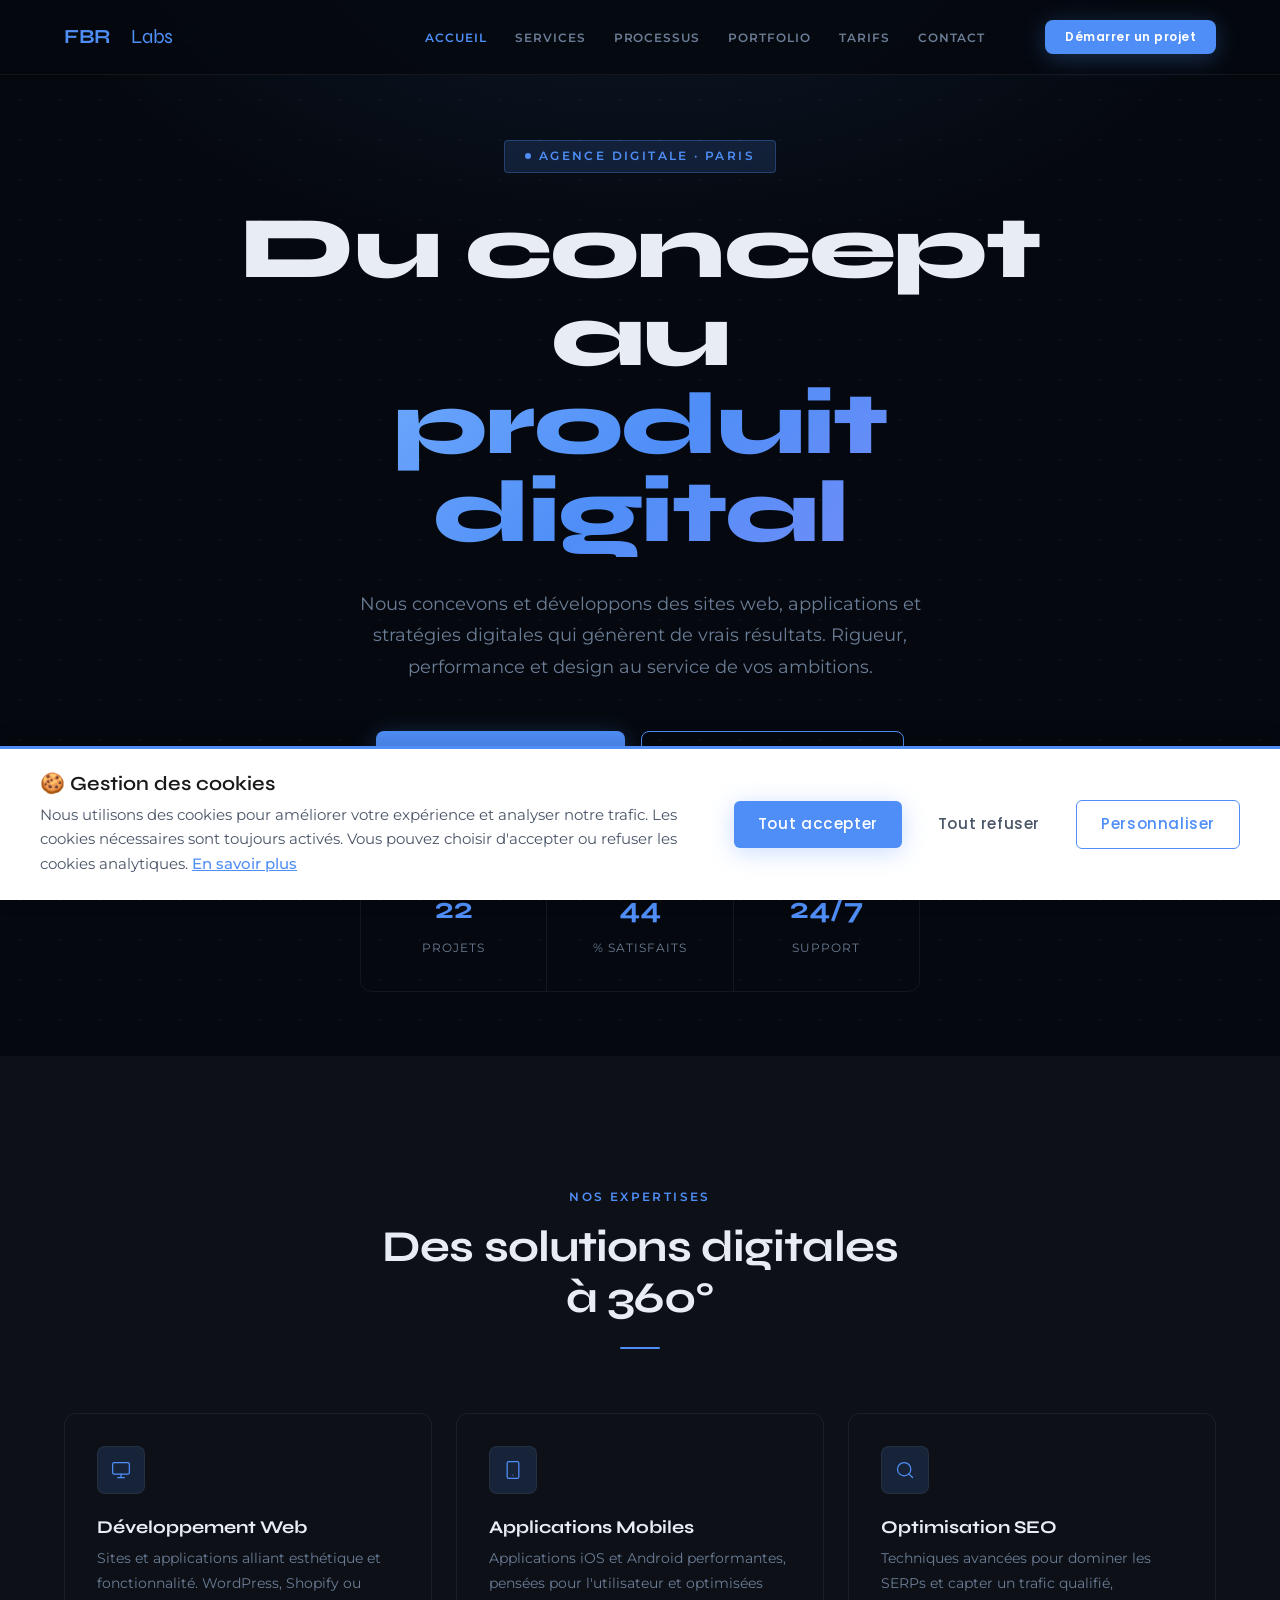
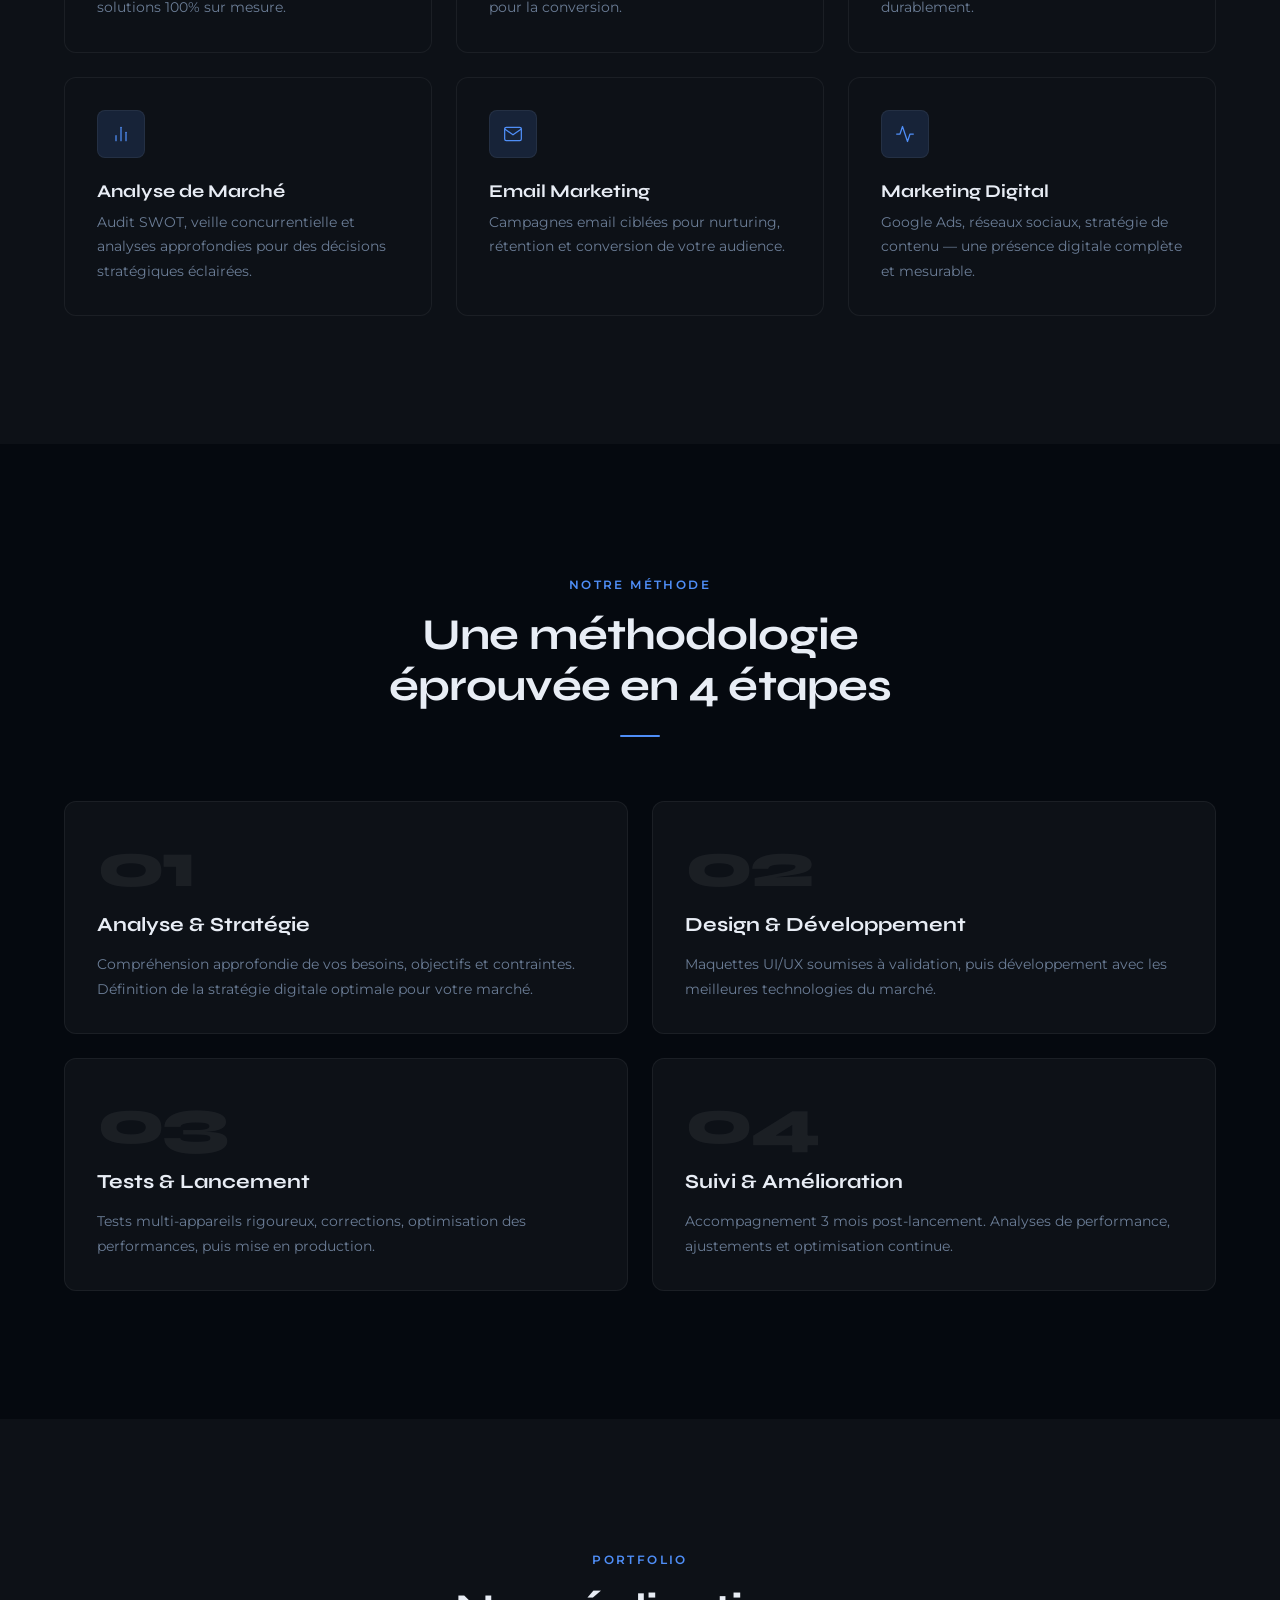
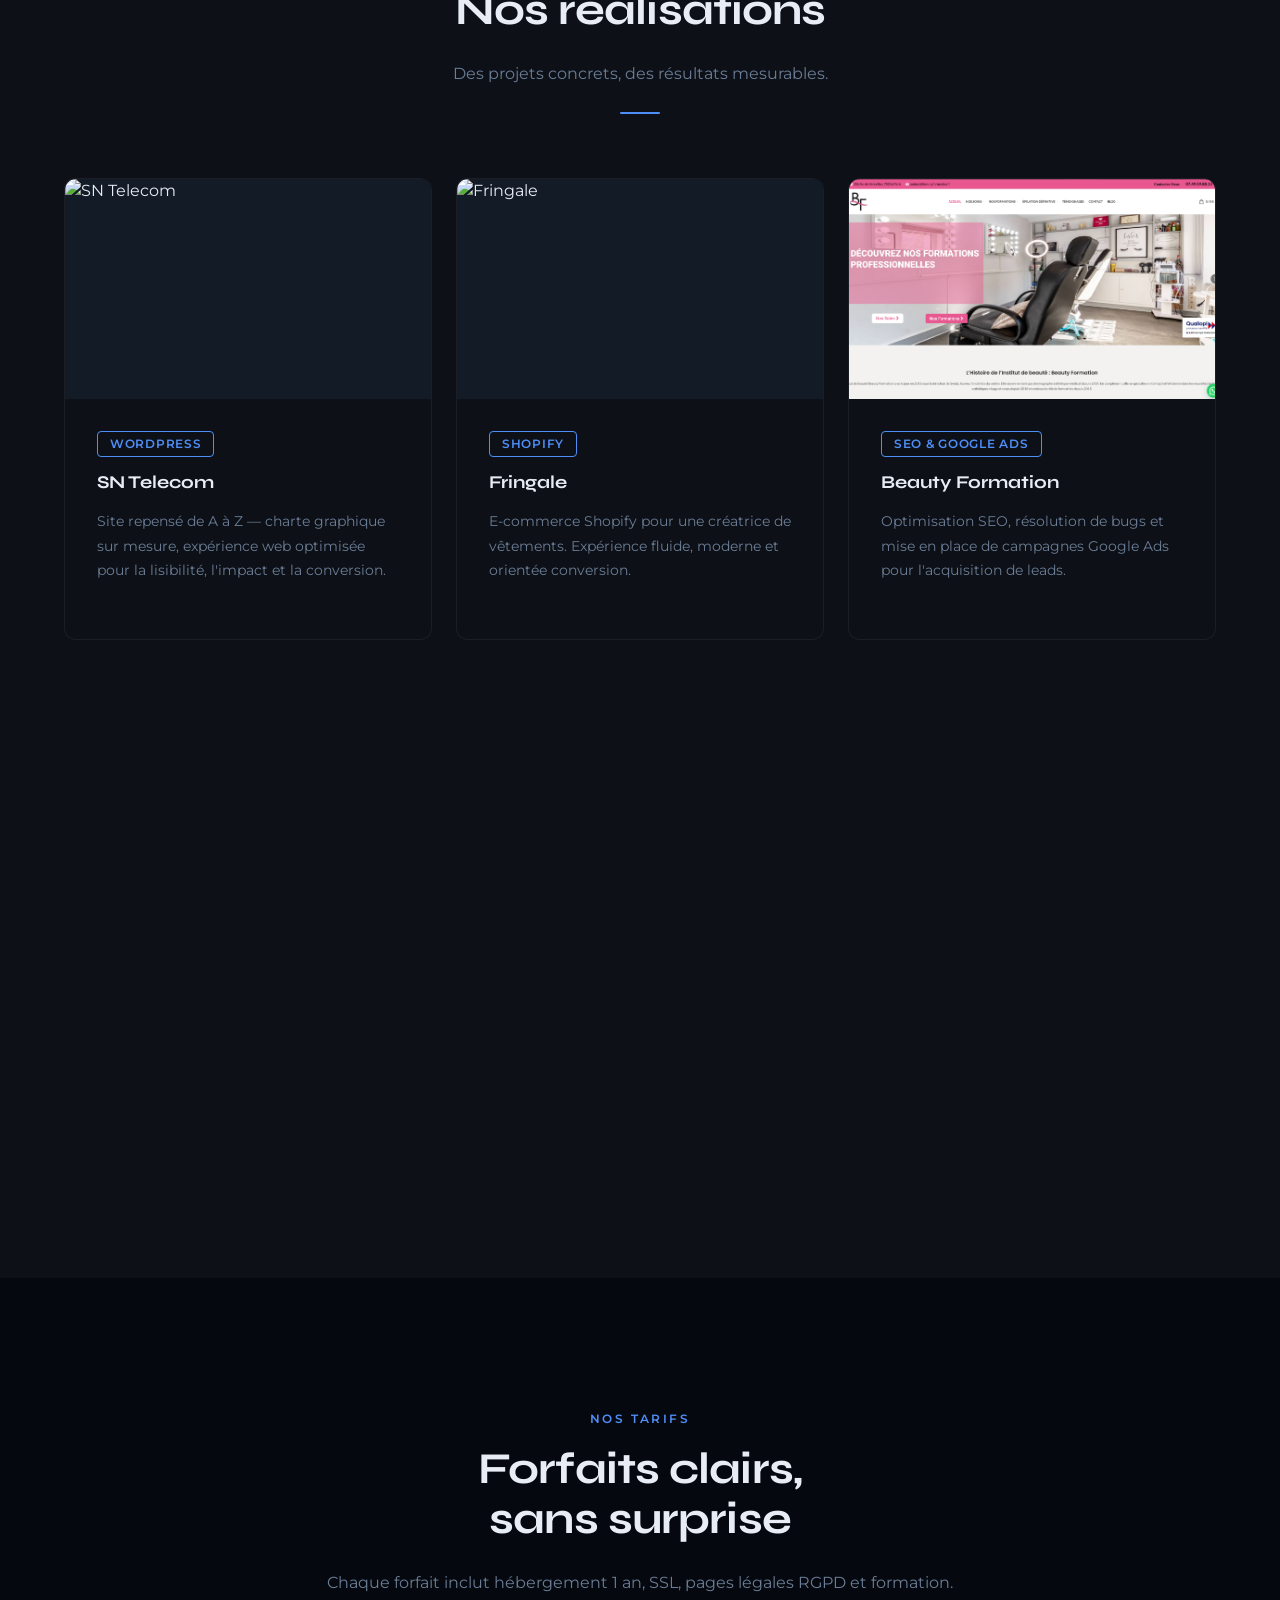
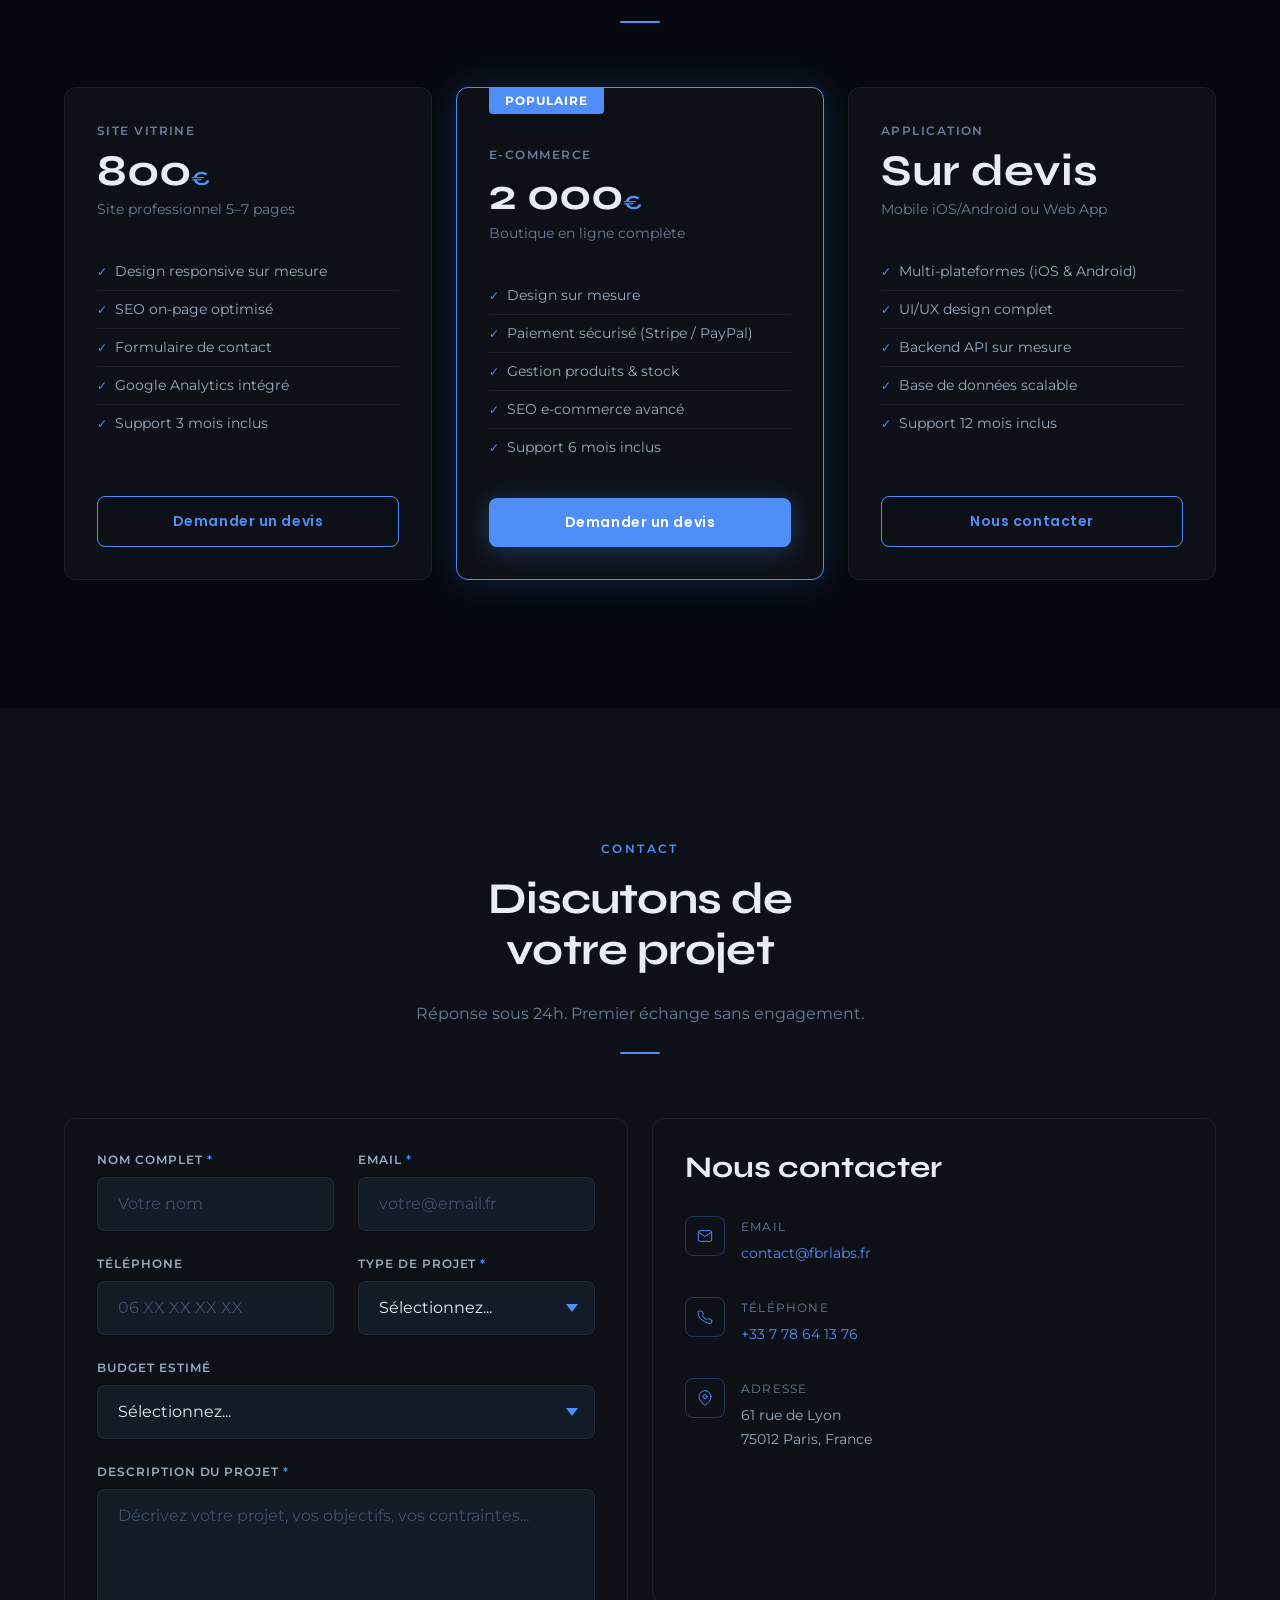
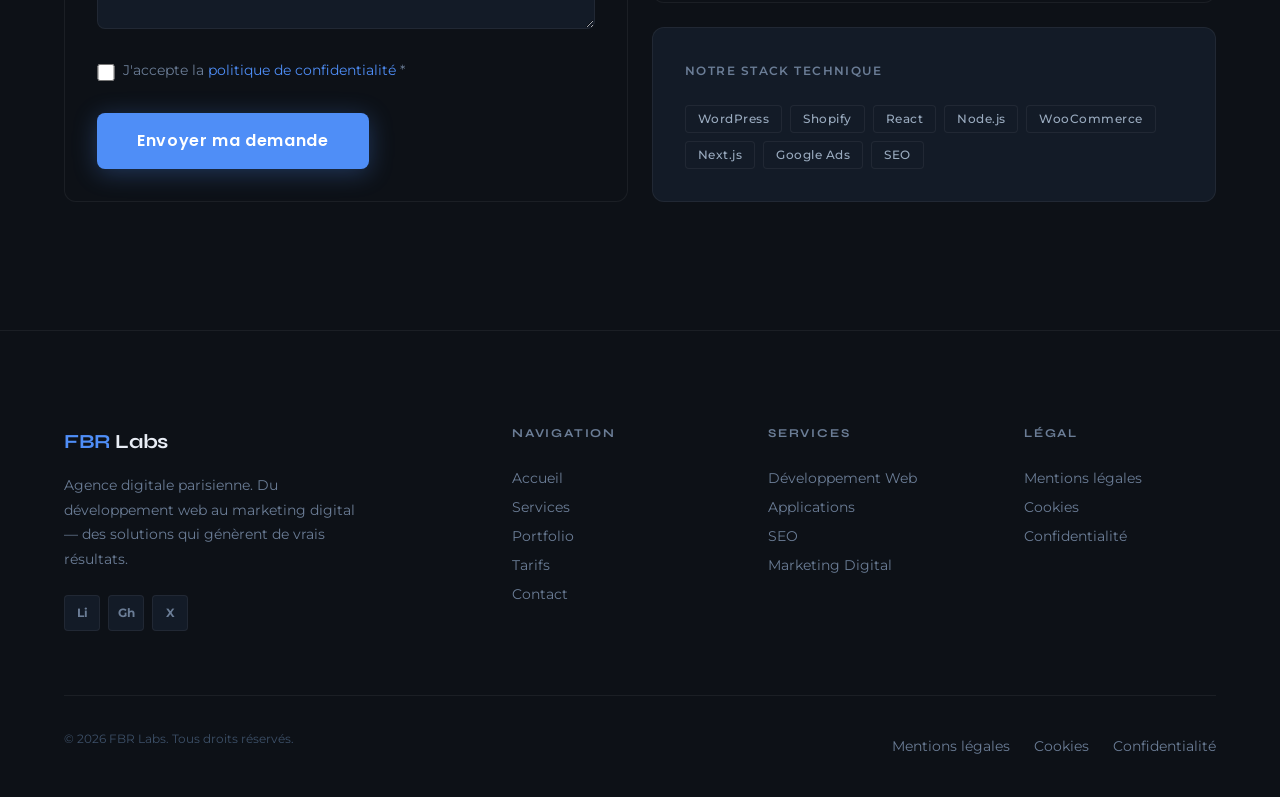
==== commit 5706d802: "maj + formulaire" ====
--- a/FBRLabs/index.html
+++ b/FBRLabs/index.html
@@ -416,12 +416,10 @@
           <div class="scroll-reveal">
             <div class="card">
               <div class="card-body">
-                <form id="contactForm" action="https://formsubmit.co/contact@fbrlabs.fr" method="POST">
+                <form id="contactForm" action="https://formspree.io/f/xvzjqrgr" method="POST">
                   <input type="hidden" name="_subject" value="Nouvelle demande de projet — FBR Labs">
-                  <input type="hidden" name="_captcha" value="false">
-                  <input type="hidden" name="_template" value="box">
                   <input type="hidden" name="_next" value="https://www.fbrlabs.fr/merci.html">
-                  <input type="text" name="_honey" style="display:none">
+                  <input type="text" name="_gotcha" style="display:none">
 
                   <div class="form-row">
                     <div class="form-group">
